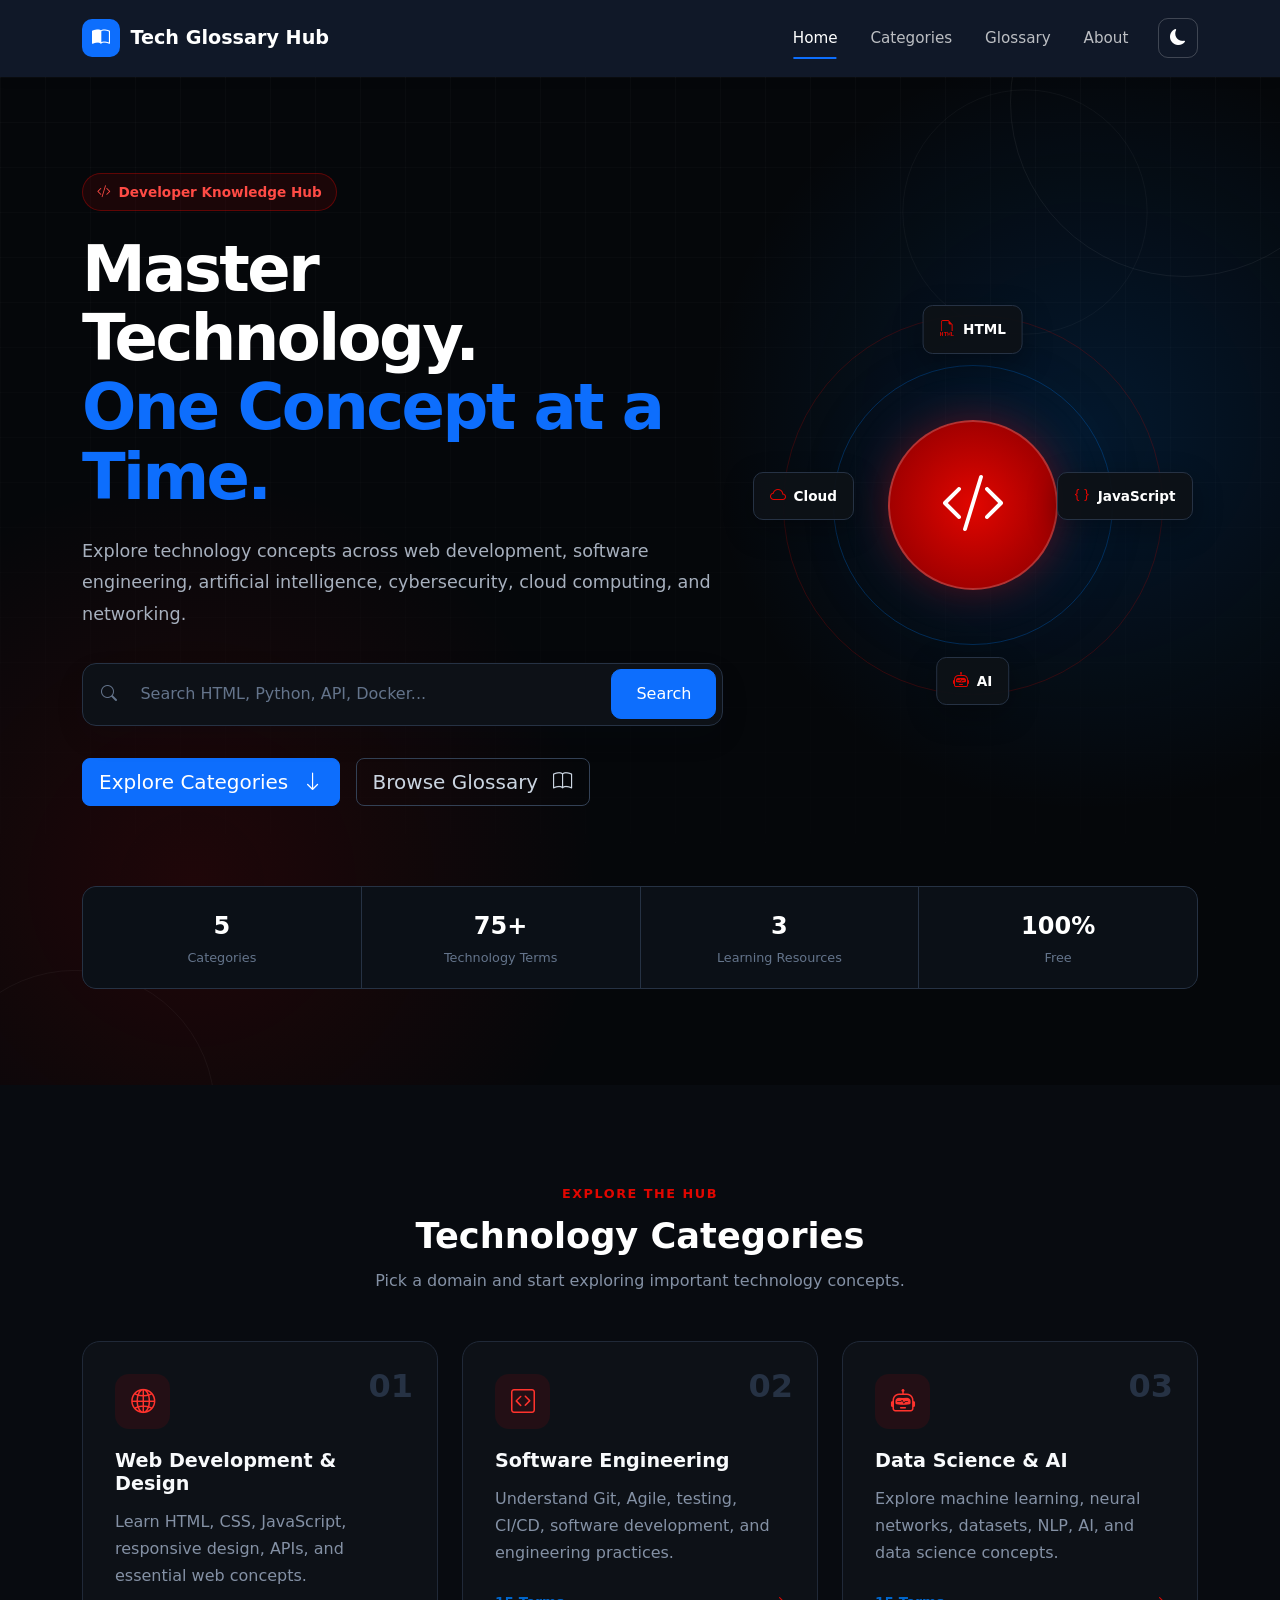
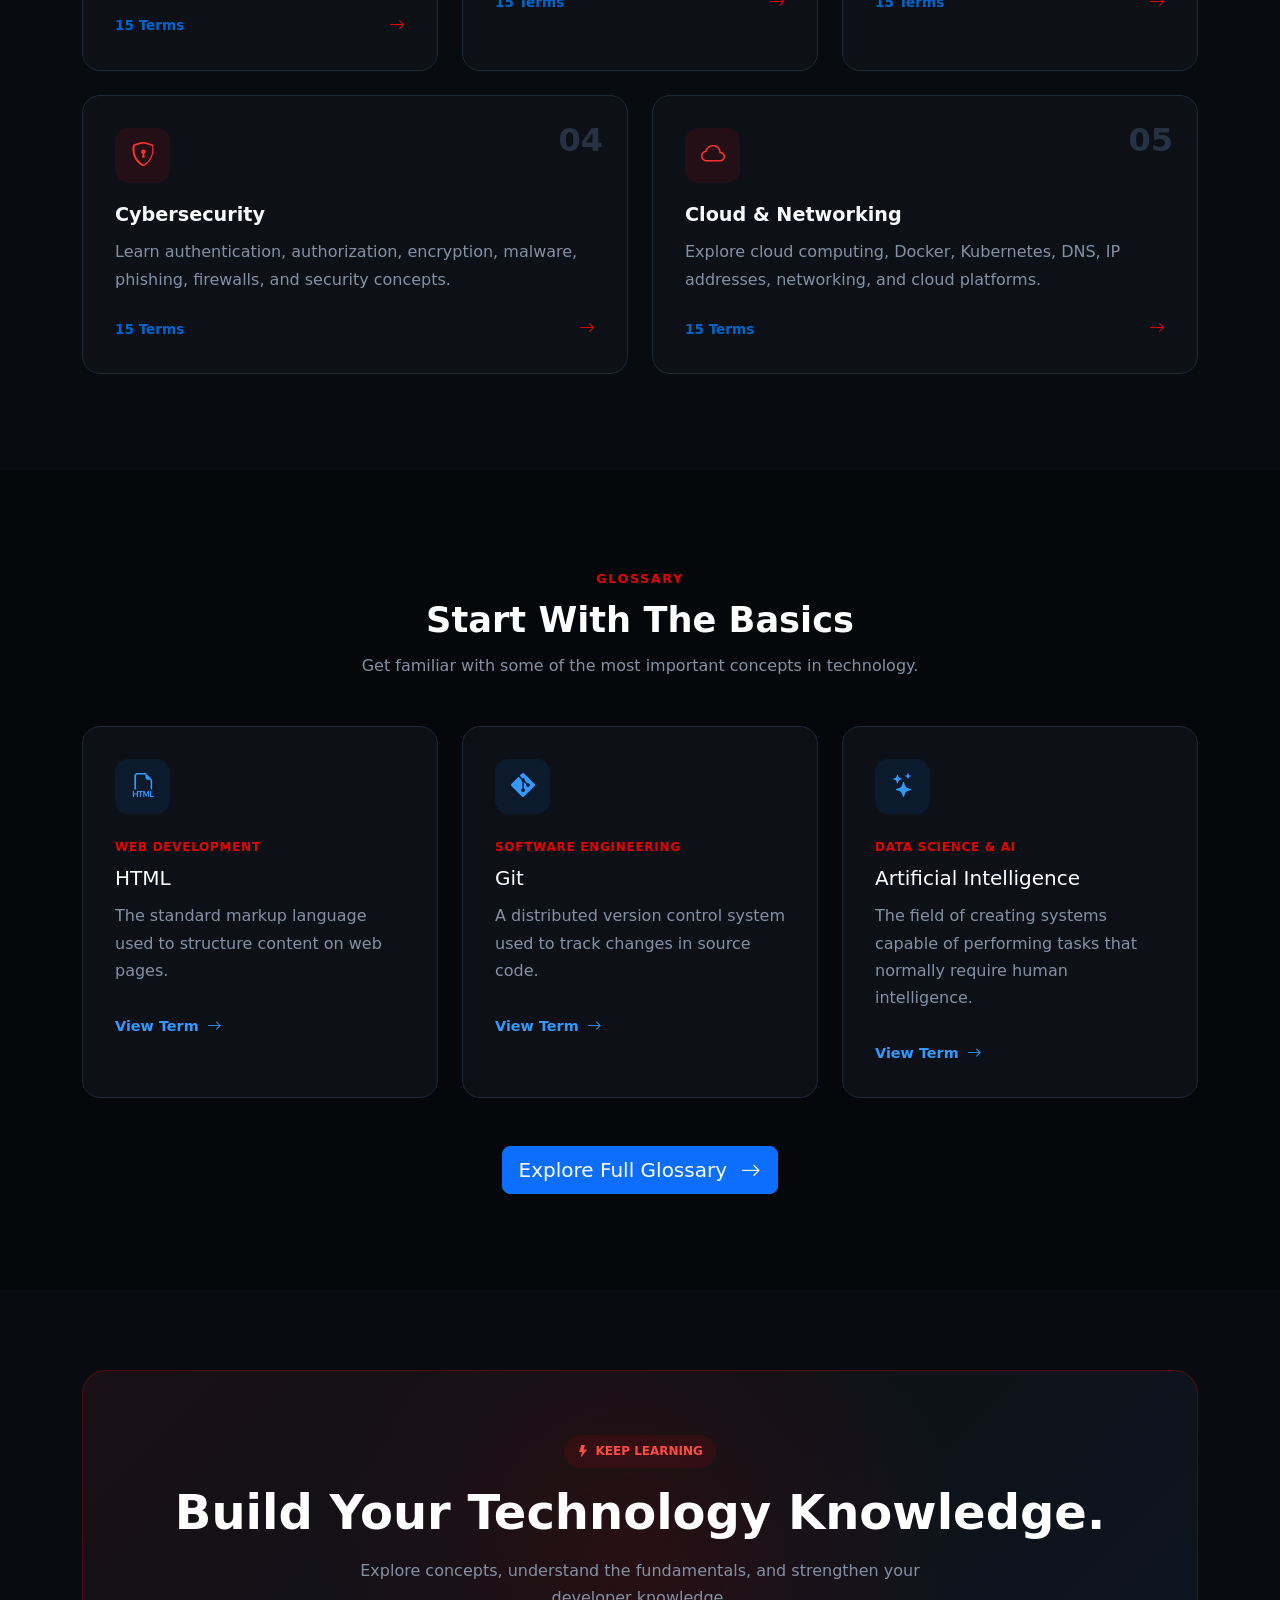
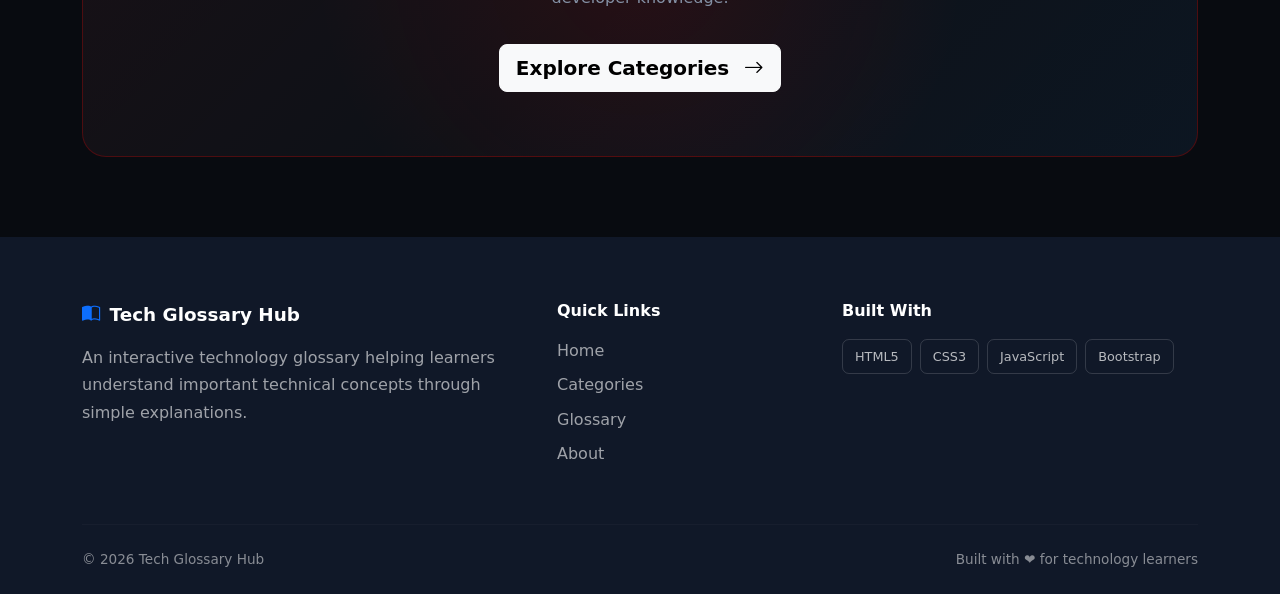
==== index.html @ 9f008b98 "feat: build Spider-Man inspired home page" ====
<!DOCTYPE html>
<html lang="en">

<head>

    <meta charset="UTF-8">

    <meta
        name="viewport"
        content="width=device-width, initial-scale=1.0"
    >

    <meta
        name="description"
        content="Tech Glossary Hub - Explore technology terms, definitions, syntax, and practical examples."
    >

    <meta
        name="author"
        content="Charan Teja Epuri"
    >

    <title>Tech Glossary Hub | Technology Knowledge Hub</title>

    <!-- Bootstrap CSS -->
    <link
        href="https://cdn.jsdelivr.net/npm/bootstrap@5.3.8/dist/css/bootstrap.min.css"
        rel="stylesheet"
    >

    <!-- Bootstrap Icons -->
    <link
        rel="stylesheet"
        href="https://cdn.jsdelivr.net/npm/bootstrap-icons@1.13.1/font/bootstrap-icons.min.css"
    >

    <!-- Custom CSS -->
    <link
        rel="stylesheet"
        href="css/style.css"
    >

</head>


<body>

    <!-- =====================================
         Navbar
    ====================================== -->

    <nav
        class="navbar navbar-expand-lg site-navbar sticky-top"
        id="mainNavbar"
    >

        <div class="container">

            <!-- Brand -->

            <a
                class="navbar-brand brand"
                href="index.html"
            >

                <span class="brand-icon">
                    <i class="bi bi-book-half"></i>
                </span>

                <span class="brand-text">
                    Tech Glossary Hub
                </span>

            </a>


            <!-- Mobile Toggle -->

            <button
                class="navbar-toggler"
                type="button"
                data-bs-toggle="collapse"
                data-bs-target="#mainNavigation"
                aria-controls="mainNavigation"
                aria-expanded="false"
                aria-label="Toggle navigation"
            >

                <span class="navbar-toggler-icon"></span>

            </button>


            <!-- Navigation -->

            <div
                class="collapse navbar-collapse"
                id="mainNavigation"
            >

                <ul class="navbar-nav ms-auto align-items-lg-center">

                    <li class="nav-item">

                        <a
                            class="nav-link active"
                            href="index.html"
                        >
                            Home
                        </a>

                    </li>


                    <li class="nav-item">

                        <a
                            class="nav-link"
                            href="#categories"
                        >
                            Categories
                        </a>

                    </li>


                    <li class="nav-item">

                        <a
                            class="nav-link"
                            href="#glossary"
                        >
                            Glossary
                        </a>

                    </li>


                    <li class="nav-item">

                        <a
                            class="nav-link"
                            href="#about"
                        >
                            About
                        </a>

                    </li>

                </ul>


                <!-- Theme Toggle -->

                <button
                    class="theme-toggle"
                    id="themeToggle"
                    type="button"
                    aria-label="Toggle theme"
                    title="Toggle theme"
                >

                    <i class="bi bi-moon-fill"></i>

                </button>

            </div>

        </div>

    </nav>


<!-- =====================================
     Main Content
====================================== -->

<main>

    <!-- =====================================
         Hero Section
    ====================================== -->

    <section class="hero-section">

        <div class="hero-web web-one"></div>
        <div class="hero-web web-two"></div>
        <div class="hero-web web-three"></div>

        <div class="container position-relative">

            <div class="row align-items-center">

                <!-- Hero Content -->

                <div class="col-lg-7">

                    <span class="hero-badge">

                        <i class="bi bi-code-slash"></i>

                        Developer Knowledge Hub

                    </span>


                    <h1 class="hero-title">

                        Master Technology.
                        <br>

                        <span>One Concept at a Time.</span>

                    </h1>


                    <p class="hero-description">

                        Explore technology concepts across web
                        development, software engineering, artificial
                        intelligence, cybersecurity, cloud computing,
                        and networking.

                    </p>


                    <!-- Search -->

                    <div class="hero-search">

                        <div class="input-group">

                            <span class="input-group-text">

                                <i class="bi bi-search"></i>

                            </span>


                            <input
                                type="search"
                                class="form-control"
                                id="searchInput"
                                placeholder="Search HTML, Python, API, Docker..."
                                aria-label="Search technology terms"
                            >


                            <button
                                class="btn btn-primary"
                                id="searchButton"
                                type="button"
                            >

                                Search

                            </button>

                        </div>

                    </div>


                    <!-- Hero Actions -->

                    <div class="hero-actions">

                        <a
                            href="#categories"
                            class="btn btn-primary btn-lg"
                        >

                            Explore Categories

                            <i class="bi bi-arrow-down ms-2"></i>

                        </a>


                        <a
                            href="#glossary"
                            class="btn btn-outline-secondary btn-lg"
                        >

                            Browse Glossary

                            <i class="bi bi-book ms-2"></i>

                        </a>

                    </div>

                </div>


                <!-- Hero Visual -->

                <div class="col-lg-5">

                    <div class="hero-visual">

                        <div class="spider-emblem">

                            <i class="bi bi-code-slash"></i>

                        </div>


                        <div class="orbit orbit-one"></div>

                        <div class="orbit orbit-two"></div>


                        <div class="floating-card card-top">

                            <i class="bi bi-filetype-html"></i>

                            <span>HTML</span>

                        </div>


                        <div class="floating-card card-right">

                            <i class="bi bi-braces"></i>

                            <span>JavaScript</span>

                        </div>


                        <div class="floating-card card-bottom">

                            <i class="bi bi-robot"></i>

                            <span>AI</span>

                        </div>


                        <div class="floating-card card-left">

                            <i class="bi bi-cloud"></i>

                            <span>Cloud</span>

                        </div>

                    </div>

                </div>

            </div>


            <!-- Statistics -->

            <div class="hero-stats-row">

                <div class="hero-stat">

                    <strong>5</strong>

                    <span>Categories</span>

                </div>


                <div class="hero-stat">

                    <strong>75+</strong>

                    <span>Technology Terms</span>

                </div>


                <div class="hero-stat">

                    <strong>3</strong>

                    <span>Learning Resources</span>

                </div>


                <div class="hero-stat">

                    <strong>100%</strong>

                    <span>Free</span>

                </div>

            </div>

        </div>

    </section>


    <!-- =====================================
         Categories Section
    ====================================== -->

    <section
        id="categories"
        class="section-padding categories-section"
    >

        <div class="container">

            <div class="section-heading text-center">

                <span>
                    EXPLORE THE HUB
                </span>

                <h2>
                    Technology Categories
                </h2>

                <p>
                    Pick a domain and start exploring important
                    technology concepts.
                </p>

            </div>


            <div class="row g-4">

                <!-- Web Development -->

                <div class="col-md-6 col-lg-4">

                    <div class="category-card">

                        <div class="category-number">
                            01
                        </div>

                        <div class="category-icon">
                            <i class="bi bi-globe2"></i>
                        </div>

                        <h3>
                            Web Development & Design
                        </h3>

                        <p>
                            Learn HTML, CSS, JavaScript, responsive
                            design, APIs, and essential web concepts.
                        </p>

                        <div class="category-footer">

                            <span>
                                15 Terms
                            </span>

                            <i class="bi bi-arrow-right"></i>

                        </div>

                    </div>

                </div>


                <!-- Software Engineering -->

                <div class="col-md-6 col-lg-4">

                    <div class="category-card">

                        <div class="category-number">
                            02
                        </div>

                        <div class="category-icon">
                            <i class="bi bi-code-square"></i>
                        </div>

                        <h3>
                            Software Engineering
                        </h3>

                        <p>
                            Understand Git, Agile, testing, CI/CD,
                            software development, and engineering
                            practices.
                        </p>

                        <div class="category-footer">

                            <span>
                                15 Terms
                            </span>

                            <i class="bi bi-arrow-right"></i>

                        </div>

                    </div>

                </div>


                <!-- Data Science -->

                <div class="col-md-6 col-lg-4">

                    <div class="category-card">

                        <div class="category-number">
                            03
                        </div>

                        <div class="category-icon">
                            <i class="bi bi-robot"></i>
                        </div>

                        <h3>
                            Data Science & AI
                        </h3>

                        <p>
                            Explore machine learning, neural networks,
                            datasets, NLP, AI, and data science concepts.
                        </p>

                        <div class="category-footer">

                            <span>
                                15 Terms
                            </span>

                            <i class="bi bi-arrow-right"></i>

                        </div>

                    </div>

                </div>


                <!-- Cybersecurity -->

                <div class="col-md-6 col-lg-6">

                    <div class="category-card">

                        <div class="category-number">
                            04
                        </div>

                        <div class="category-icon">
                            <i class="bi bi-shield-lock"></i>
                        </div>

                        <h3>
                            Cybersecurity
                        </h3>

                        <p>
                            Learn authentication, authorization,
                            encryption, malware, phishing, firewalls,
                            and security concepts.
                        </p>

                        <div class="category-footer">

                            <span>
                                15 Terms
                            </span>

                            <i class="bi bi-arrow-right"></i>

                        </div>

                    </div>

                </div>


                <!-- Cloud -->

                <div class="col-md-6 col-lg-6">

                    <div class="category-card">

                        <div class="category-number">
                            05
                        </div>

                        <div class="category-icon">
                            <i class="bi bi-cloud"></i>
                        </div>

                        <h3>
                            Cloud & Networking
                        </h3>

                        <p>
                            Explore cloud computing, Docker, Kubernetes,
                            DNS, IP addresses, networking, and cloud
                            platforms.
                        </p>

                        <div class="category-footer">

                            <span>
                                15 Terms
                            </span>

                            <i class="bi bi-arrow-right"></i>

                        </div>

                    </div>

                </div>

            </div>

        </div>

    </section>


    <!-- =====================================
         Featured Terms
    ====================================== -->

    <section
        id="glossary"
        class="section-padding featured-section"
    >

        <div class="container">

            <div class="section-heading text-center">

                <span>
                    GLOSSARY
                </span>

                <h2>
                    Start With The Basics
                </h2>

                <p>
                    Get familiar with some of the most important
                    concepts in technology.
                </p>

            </div>


            <div class="row g-4">

                <!-- HTML -->

                <div class="col-md-6 col-lg-4">

                    <div class="term-preview-card">

                        <div class="term-icon">
                            <i class="bi bi-filetype-html"></i>
                        </div>

                        <span class="term-category">
                            Web Development
                        </span>

                        <h3>
                            HTML
                        </h3>

                        <p>
                            The standard markup language used to
                            structure content on web pages.
                        </p>

                        <a href="#">
                            View Term
                            <i class="bi bi-arrow-right"></i>
                        </a>

                    </div>

                </div>


                <!-- Git -->

                <div class="col-md-6 col-lg-4">

                    <div class="term-preview-card">

                        <div class="term-icon">
                            <i class="bi bi-git"></i>
                        </div>

                        <span class="term-category">
                            Software Engineering
                        </span>

                        <h3>
                            Git
                        </h3>

                        <p>
                            A distributed version control system
                            used to track changes in source code.
                        </p>

                        <a href="#">
                            View Term
                            <i class="bi bi-arrow-right"></i>
                        </a>

                    </div>

                </div>


                <!-- AI -->

                <div class="col-md-6 col-lg-4">

                    <div class="term-preview-card">

                        <div class="term-icon">
                            <i class="bi bi-stars"></i>
                        </div>

                        <span class="term-category">
                            Data Science & AI
                        </span>

                        <h3>
                            Artificial Intelligence
                        </h3>

                        <p>
                            The field of creating systems capable of
                            performing tasks that normally require
                            human intelligence.
                        </p>

                        <a href="#">
                            View Term
                            <i class="bi bi-arrow-right"></i>
                        </a>

                    </div>

                </div>

            </div>


            <div class="text-center mt-5">

                <button
                    class="btn btn-primary btn-lg"
                    id="exploreGlossary"
                    type="button"
                >

                    Explore Full Glossary

                    <i class="bi bi-arrow-right ms-2"></i>

                </button>

            </div>

        </div>

    </section>


    <!-- =====================================
         CTA
    ====================================== -->

    <section class="cta-section">

        <div class="container">

            <div class="cta-card">

                <div class="cta-web">

                    <span></span>
                    <span></span>
                    <span></span>

                </div>


                <div class="position-relative">

                    <span class="cta-badge">
                        <i class="bi bi-lightning-fill"></i>
                        KEEP LEARNING
                    </span>


                    <h2>
                        Build Your Technology Knowledge.
                    </h2>


                    <p>
                        Explore concepts, understand the fundamentals,
                        and strengthen your developer knowledge.
                    </p>


                    <a
                        href="#categories"
                        class="btn btn-light btn-lg"
                    >

                        Explore Categories

                        <i class="bi bi-arrow-right ms-2"></i>

                    </a>

                </div>

            </div>

        </div>

    </section>

</main>


    <!-- =====================================
         Footer
    ====================================== -->

    <footer
        class="site-footer"
        id="about"
    >

        <div class="container">

            <div class="row g-4">

                <!-- About -->

                <div class="col-lg-5">

                    <a
                        href="index.html"
                        class="footer-brand"
                    >

                        <i class="bi bi-book-half"></i>

                        Tech Glossary Hub

                    </a>


                    <p class="footer-description">

                        An interactive technology glossary helping
                        learners understand important technical
                        concepts through simple explanations.

                    </p>

                </div>


                <!-- Quick Links -->

                <div class="col-sm-6 col-lg-3">

                    <h5>
                        Quick Links
                    </h5>

                    <ul class="footer-links">

                        <li>
                            <a href="index.html">
                                Home
                            </a>
                        </li>

                        <li>
                            <a href="#categories">
                                Categories
                            </a>
                        </li>

                        <li>
                            <a href="#glossary">
                                Glossary
                            </a>
                        </li>

                        <li>
                            <a href="#about">
                                About
                            </a>
                        </li>

                    </ul>

                </div>


                <!-- Technologies -->

                <div class="col-sm-6 col-lg-4">

                    <h5>
                        Built With
                    </h5>

                    <div class="tech-badges">

                        <span>
                            HTML5
                        </span>

                        <span>
                            CSS3
                        </span>

                        <span>
                            JavaScript
                        </span>

                        <span>
                            Bootstrap
                        </span>

                    </div>

                </div>

            </div>


            <hr class="footer-divider">


            <div class="footer-bottom">

                <p>
                    © 2026 Tech Glossary Hub
                </p>

                <p>
                    Built with ❤️ for technology learners
                </p>

            </div>

        </div>

    </footer>


    <!-- Bootstrap JS -->

    <script
        src="https://cdn.jsdelivr.net/npm/bootstrap@5.3.8/dist/js/bootstrap.bundle.min.js"
    ></script>


    <!-- Custom JavaScript -->

    <script src="js/app.js"></script>

</body>

</html>
---- css/style.css ----
/* =========================================
   Tech Glossary Hub
   Global Styles
========================================= */


/* =========================================
   CSS Variables
========================================= */

:root {

    --primary-color: #0d6efd;
    --primary-hover: #0b5ed7;

    --body-bg: #ffffff;
    --section-bg: #f8fafc;

    --card-bg: #ffffff;

    --text-color: #172033;
    --heading-color: #101828;
    --muted-color: #667085;

    --border-color: #e4e7ec;

    --navbar-bg: #101828;
    --footer-bg: #101828;

    --shadow-sm:
        0 4px 12px rgba(16, 24, 40, 0.05);

    --shadow-md:
        0 12px 30px rgba(16, 24, 40, 0.08);

    --transition:
        all 0.3s ease;

}


/* =========================================
   Global
========================================= */

html {
    scroll-behavior: smooth;
}

body {

    margin: 0;

    font-family:
        Inter,
        system-ui,
        -apple-system,
        BlinkMacSystemFont,
        "Segoe UI",
        sans-serif;

    color: var(--text-color);

    background: var(--body-bg);

    transition:
        background-color 0.3s ease,
        color 0.3s ease;

}

a {
    text-decoration: none;
}

button {
    font-family: inherit;
}


/* =========================================
   Navbar
========================================= */

.site-navbar {

    background: var(--navbar-bg);

    padding: 0.9rem 0;

    box-shadow:
        0 2px 12px rgba(0, 0, 0, 0.08);

}


/* Brand */

.brand {

    display: flex;

    align-items: center;

    gap: 0.65rem;

    color: #ffffff !important;

    font-size: 1.2rem;

    font-weight: 700;

}

.brand-icon {

    width: 38px;
    height: 38px;

    display: flex;

    align-items: center;
    justify-content: center;

    border-radius: 10px;

    background: var(--primary-color);

    font-size: 1.1rem;

}


/* Navigation */

.navbar-nav {
    gap: 0.35rem;
}

.nav-link {

    position: relative;

    padding: 0.55rem 0.85rem !important;

    color: rgba(255, 255, 255, 0.72) !important;

    font-size: 0.95rem;

    font-weight: 500;

    transition: var(--transition);

}

.nav-link:hover,
.nav-link.active {

    color: #ffffff !important;

}

.nav-link::after {

    content: "";

    position: absolute;

    left: 50%;

    bottom: 0;

    width: 0;

    height: 2px;

    background: var(--primary-color);

    transform: translateX(-50%);

    transition: var(--transition);

}

.nav-link:hover::after,
.nav-link.active::after {

    width: 60%;

}


/* Theme Toggle */

.theme-toggle {

    width: 40px;
    height: 40px;

    display: flex;

    align-items: center;
    justify-content: center;

    margin-left: 1rem;

    border: 1px solid rgba(255, 255, 255, 0.2);

    border-radius: 10px;

    background: transparent;

    color: #ffffff;

    cursor: pointer;

    transition: var(--transition);

}

.theme-toggle:hover {

    background: rgba(255, 255, 255, 0.1);

    border-color: rgba(255, 255, 255, 0.4);

}


/* =========================================
   Hero
========================================= */

.hero-section {

    padding: 6rem 0;

    background:
        linear-gradient(
            135deg,
            #f8fafc 0%,
            #ffffff 55%,
            #eef5ff 100%
        );

}


.hero-badge {

    display: inline-flex;

    align-items: center;

    gap: 0.45rem;

    padding: 0.5rem 0.9rem;

    border-radius: 50px;

    background: rgba(13, 110, 253, 0.1);

    color: var(--primary-color);

    font-size: 0.85rem;

    font-weight: 600;

}


.hero-title {

    margin-top: 1.5rem;

    color: var(--heading-color);

    font-size: clamp(2.5rem, 5vw, 4.2rem);

    line-height: 1.08;

    font-weight: 800;

    letter-spacing: -0.04em;

}

.hero-title span {
    color: var(--primary-color);
}


.hero-description {

    max-width: 650px;

    margin-top: 1.5rem;

    color: var(--muted-color);

    font-size: 1.1rem;

    line-height: 1.8;

}


.hero-search {

    max-width: 700px;

    margin-top: 2rem;

}


.hero-search .input-group {

    padding: 0.35rem;

    border-radius: 14px;

    background: #ffffff;

    box-shadow: var(--shadow-md);

}


.hero-search .input-group-text {

    border: none;

    background: transparent;

    color: var(--muted-color);

}


.hero-search .form-control {

    border: none;

    box-shadow: none;

    padding: 0.8rem;

}


.hero-search .btn {

    border-radius: 10px !important;

    padding: 0.75rem 1.5rem;

}


/* =========================================
   Hero Card
========================================= */

.hero-card {

    margin-top: 2rem;

    padding: 2.5rem;

    border: 1px solid var(--border-color);

    border-radius: 24px;

    background: rgba(255, 255, 255, 0.85);

    box-shadow: var(--shadow-md);

}


.hero-card-icon {

    width: 70px;
    height: 70px;

    display: flex;

    align-items: center;
    justify-content: center;

    margin-bottom: 1.5rem;

    border-radius: 18px;

    background: rgba(13, 110, 253, 0.1);

    color: var(--primary-color);

    font-size: 2rem;

}


.hero-card h3 {

    color: var(--heading-color);

    font-size: 1.5rem;

    font-weight: 700;

}


.hero-card p {

    margin-top: 1rem;

    color: var(--muted-color);

    line-height: 1.7;

}


/* =========================================
   Hero Statistics
========================================= */

.hero-stats {

    display: flex;

    gap: 1rem;

    margin-top: 2rem;

    padding-top: 1.5rem;

    border-top: 1px solid var(--border-color);

}


.hero-stats div {

    flex: 1;

    text-align: center;

}


.hero-stats strong {

    display: block;

    color: var(--heading-color);

    font-size: 1.35rem;

}


.hero-stats span {

    display: block;

    margin-top: 0.25rem;

    color: var(--muted-color);

    font-size: 0.8rem;

}


/* =========================================
   Sections
========================================= */

.section-padding {
    padding: 6rem 0;
}

.section-heading {
    margin-bottom: 3rem;
}

.section-heading > span {

    color: var(--primary-color);

    font-size: 0.8rem;

    font-weight: 700;

    letter-spacing: 0.12em;

}


.section-heading h2 {

    margin-top: 0.6rem;

    color: var(--heading-color);

    font-size: 2.2rem;

    font-weight: 750;

}


.section-heading p {

    max-width: 600px;

    margin: 0.75rem auto 0;

    color: var(--muted-color);

}


/* =========================================
   Category Cards
========================================= */

.category-card {

    height: 100%;

    padding: 2rem;

    border: 1px solid var(--border-color);

    border-radius: 18px;

    background: var(--card-bg);

    transition: var(--transition);

}


.category-card:hover {

    transform: translateY(-6px);

    border-color: rgba(13, 110, 253, 0.3);

    box-shadow: var(--shadow-md);

}


.category-icon {

    width: 55px;
    height: 55px;

    display: flex;

    align-items: center;
    justify-content: center;

    margin-bottom: 1.25rem;

    border-radius: 14px;

    background: rgba(13, 110, 253, 0.1);

    color: var(--primary-color);

    font-size: 1.5rem;

}


.category-card h3 {

    color: var(--heading-color);

    font-size: 1.2rem;

    font-weight: 700;

}


.category-card p {

    margin-top: 0.8rem;

    color: var(--muted-color);

    line-height: 1.7;

}


.category-card > span {

    display: inline-block;

    margin-top: 0.5rem;

    color: var(--primary-color);

    font-size: 0.85rem;

    font-weight: 700;

}


/* =========================================
   Glossary Preview
========================================= */

.glossary-preview {

    background: var(--section-bg);

}


/* =========================================
   Footer
========================================= */

.site-footer {

    padding: 4rem 0 1.5rem;

    background: var(--footer-bg);

    color: #ffffff;

}


.footer-brand {

    display: inline-flex;

    align-items: center;

    gap: 0.6rem;

    color: #ffffff;

    font-size: 1.15rem;

    font-weight: 700;

}


.footer-brand i {
    color: var(--primary-color);
}


.footer-description {

    max-width: 450px;

    margin-top: 1rem;

    color: rgba(255, 255, 255, 0.6);

    line-height: 1.7;

}


.site-footer h5 {

    margin-bottom: 1.2rem;

    font-size: 1rem;

    font-weight: 700;

}


.footer-links {

    margin: 0;

    padding: 0;

    list-style: none;

}


.footer-links li {
    margin-bottom: 0.65rem;
}


.footer-links a {

    color: rgba(255, 255, 255, 0.6);

    transition: var(--transition);

}


.footer-links a:hover {

    color: #ffffff;

}


.tech-badges {

    display: flex;

    flex-wrap: wrap;

    gap: 0.5rem;

}


.tech-badges span {

    padding: 0.45rem 0.75rem;

    border: 1px solid rgba(255, 255, 255, 0.15);

    border-radius: 7px;

    color: rgba(255, 255, 255, 0.7);

    font-size: 0.8rem;

}


.footer-divider {

    margin: 3rem 0 1.5rem;

    border-color: rgba(255, 255, 255, 0.1);

}


.footer-bottom {

    display: flex;

    justify-content: space-between;

    gap: 1rem;

}


.footer-bottom p {

    margin: 0;

    color: rgba(255, 255, 255, 0.5);

    font-size: 0.85rem;

}


/* =========================================
   Dark Mode Foundation
========================================= */

body.dark-mode {

    --body-bg: #0b1120;

    --section-bg: #111827;

    --card-bg: #111827;

    --text-color: #e5e7eb;

    --heading-color: #f8fafc;

    --muted-color: #94a3b8;

    --border-color: #1f2937;

}


body.dark-mode .hero-section {

    background:
        linear-gradient(
            135deg,
            #0b1120 0%,
            #111827 55%,
            #0f1d35 100%
        );

}


body.dark-mode .hero-card {

    background: rgba(17, 24, 39, 0.9);

}


body.dark-mode .hero-search .input-group {

    background: #111827;

}


body.dark-mode .hero-search .form-control {

    background: #111827;

    color: #e5e7eb;

}


body.dark-mode .hero-search .form-control::placeholder {

    color: #64748b;

}


/* =========================================
   Responsive
========================================= */

@media (max-width: 991px) {

    .navbar-nav {

        margin-top: 1rem;

    }

    .theme-toggle {

        margin-top: 0.75rem;

        margin-left: 0;

    }

    .hero-section {

        padding: 4.5rem 0;

    }

    .hero-card {

        margin-top: 3rem;

    }

}


@media (max-width: 767px) {

    .section-padding {

        padding: 4.5rem 0;

    }

    .hero-title {

        font-size: 2.7rem;

    }

    .footer-bottom {

        flex-direction: column;

        text-align: center;

    }

}


@media (max-width: 576px) {

    .hero-section {

        padding: 3.5rem 0;

    }

    .hero-title {

        font-size: 2.3rem;

    }

    .hero-description {

        font-size: 1rem;

    }

    .hero-search .input-group {

        flex-direction: column;

        padding: 0.5rem;

    }

    .hero-search .input-group-text {

        display: none;

    }

    .hero-search .form-control {

        min-height: 48px;

    }

    .hero-search .btn {

        width: 100%;

    }

    .hero-stats {

        gap: 0.5rem;

    }

    .hero-stats strong {

        font-size: 1.1rem;

    }

    .hero-stats span {

        font-size: 0.7rem;

    }

}


/* =========================================
   Phase 3
   Spider-Man Inspired Home Page
========================================= */


/* =========================================
   Hero Enhancement
========================================= */

.hero-section {

    position: relative;

    min-height: 720px;

    display: flex;

    align-items: center;

    overflow: hidden;

    background:
        radial-gradient(
            circle at 85% 35%,
            rgba(0, 102, 204, 0.18),
            transparent 30%
        ),
        radial-gradient(
            circle at 15% 80%,
            rgba(225, 6, 0, 0.12),
            transparent 30%
        ),
        #05070a;

}


.hero-section::before {

    content: "";

    position: absolute;

    inset: 0;

    background-image:
        linear-gradient(
            rgba(255, 255, 255, 0.025) 1px,
            transparent 1px
        ),
        linear-gradient(
            90deg,
            rgba(255, 255, 255, 0.025) 1px,
            transparent 1px
        );

    background-size: 45px 45px;

    mask-image:
        linear-gradient(
            to bottom,
            black,
            transparent
        );

}


/* Web Decorative Lines */

.hero-web {

    position: absolute;

    width: 350px;

    height: 350px;

    border: 1px solid rgba(255, 255, 255, 0.06);

    border-radius: 50%;

}


.web-one {

    top: -150px;

    right: -80px;

}


.web-two {

    top: -40px;

    right: 80px;

    transform: scale(0.7);

}


.web-three {

    bottom: -200px;

    left: -100px;

    transform: scale(0.8);

}


/* Hero Content */

.hero-section .hero-title {

    color: #ffffff;

}


.hero-section .hero-description {

    color: #a7b0be;

}


/* Hero Badge */

.hero-badge {

    border: 1px solid rgba(225, 6, 0, 0.35);

    background: rgba(225, 6, 0, 0.1);

    color: #ff4b45;

}


/* Hero Buttons */

.hero-actions {

    display: flex;

    flex-wrap: wrap;

    gap: 1rem;

    margin-top: 2rem;

}


.hero-actions .btn-outline-secondary {

    border-color: #334155;

    color: #cbd5e1;

}


.hero-actions .btn-outline-secondary:hover {

    background: #ffffff;

    color: #05070a;

}


/* =========================================
   Hero Search
========================================= */

.hero-search .input-group {

    border: 1px solid #263244;

    background: #0d1117;

}


.hero-search .input-group-text {

    color: #64748b;

}


.hero-search .form-control {

    color: #ffffff;

    background: transparent;

}


.hero-search .form-control::placeholder {

    color: #64748b;

}


/* =========================================
   Hero Visual
========================================= */

.hero-visual {

    position: relative;

    width: 420px;

    height: 420px;

    max-width: 100%;

    margin: 2rem auto 0;

    display: flex;

    align-items: center;

    justify-content: center;

}


.spider-emblem {

    width: 170px;

    height: 170px;

    display: flex;

    align-items: center;

    justify-content: center;

    border-radius: 50%;

    background:
        radial-gradient(
            circle,
            #e10600 0%,
            #a30000 70%,
            #680000 100%
        );

    border: 2px solid rgba(255, 255, 255, 0.2);

    box-shadow:
        0 0 40px rgba(225, 6, 0, 0.35),
        0 0 100px rgba(0, 102, 204, 0.15);

    color: #ffffff;

    font-size: 4rem;

    z-index: 3;

}


/* Orbit */

.orbit {

    position: absolute;

    border: 1px solid rgba(0, 102, 204, 0.35);

    border-radius: 50%;

}


.orbit-one {

    width: 280px;
    height: 280px;

}


.orbit-two {

    width: 380px;
    height: 380px;

    border-color: rgba(225, 6, 0, 0.2);

}


/* Floating Cards */

.floating-card {

    position: absolute;

    display: flex;

    align-items: center;

    gap: 0.5rem;

    padding: 0.7rem 1rem;

    border: 1px solid #263244;

    border-radius: 10px;

    background: rgba(13, 17, 23, 0.95);

    color: #ffffff;

    box-shadow:
        0 10px 30px rgba(0, 0, 0, 0.3);

    font-size: 0.85rem;

    font-weight: 600;

    z-index: 4;

}


.floating-card i {

    color: #e10600;

    font-size: 1rem;

}


.card-top {

    top: 10px;

    left: 50%;

    transform: translateX(-50%);

}


.card-right {

    top: 42%;

    right: -10px;

}


.card-bottom {

    bottom: 10px;

    left: 50%;

    transform: translateX(-50%);

}


.card-left {

    top: 42%;

    left: -10px;

}


/* =========================================
   Hero Statistics
========================================= */

.hero-stats-row {

    position: relative;

    display: grid;

    grid-template-columns:
        repeat(4, 1fr);

    gap: 1px;

    margin-top: 5rem;

    border: 1px solid #263244;

    border-radius: 14px;

    overflow: hidden;

    background: #263244;

}


.hero-stat {

    padding: 1.3rem;

    text-align: center;

    background: #0b1017;

}


.hero-stat strong {

    display: block;

    color: #ffffff;

    font-size: 1.5rem;

}


.hero-stat span {

    display: block;

    margin-top: 0.3rem;

    color: #64748b;

    font-size: 0.8rem;

}


/* =========================================
   Categories
========================================= */

.categories-section {

    background: #080b10;

}


.categories-section .section-heading span,
.featured-section .section-heading span {

    color: #e10600;

}


.categories-section .section-heading h2,
.featured-section .section-heading h2 {

    color: #ffffff;

}


.categories-section .section-heading p,
.featured-section .section-heading p {

    color: #8491a5;

}


/* Category Card */

.category-card {

    position: relative;

    overflow: hidden;

    border: 1px solid #202938;

    background: #0d1117;

}


.category-card::before {

    content: "";

    position: absolute;

    top: 0;

    left: 0;

    width: 100%;

    height: 3px;

    background:
        linear-gradient(
            90deg,
            #e10600,
            #0066cc
        );

    transform: scaleX(0);

    transform-origin: left;

    transition: transform 0.3s ease;

}


.category-card:hover::before {

    transform: scaleX(1);

}


.category-card:hover {

    border-color: #334155;

    background: #101722;

}


.category-number {

    position: absolute;

    top: 1.25rem;

    right: 1.5rem;

    color: #263244;

    font-size: 2rem;

    font-weight: 800;

}


.category-icon {

    background:
        rgba(225, 6, 0, 0.1);

    color: #ff332d;

}


.category-card h3 {

    color: #f8fafc;

}


.category-card p {

    color: #8491a5;

}


.category-footer {

    display: flex;

    align-items: center;

    justify-content: space-between;

    margin-top: 1.5rem;

}


.category-footer span {

    color: #0066cc;

    font-size: 0.85rem;

    font-weight: 700;

}


.category-footer i {

    color: #e10600;

    transition: transform 0.3s ease;

}


.category-card:hover .category-footer i {

    transform: translateX(5px);

}


/* =========================================
   Featured Terms
========================================= */

.featured-section {

    background: #05070a;

}


.term-preview-card {

    height: 100%;

    padding: 2rem;

    border: 1px solid #202938;

    border-radius: 18px;

    background: #0d1117;

    transition: all 0.3s ease;

}


.term-preview-card:hover {

    transform: translateY(-5px);

    border-color: rgba(225, 6, 0, 0.45);

    box-shadow:
        0 15px 35px rgba(0, 0, 0, 0.3);

}


.term-icon {

    width: 55px;
    height: 55px;

    display: flex;

    align-items: center;
    justify-content: center;

    margin-bottom: 1.25rem;

    border-radius: 14px;

    background: rgba(0, 102, 204, 0.12);

    color: #3399ff;

    font-size: 1.5rem;

}


.term-category {

    color: #e10600;

    font-size: 0.75rem;

    font-weight: 700;

    text-transform: uppercase;

    letter-spacing: 0.06em;

}


.term-preview-card h3 {

    margin-top: 0.5rem;

    color: #ffffff;

    font-size: 1.25rem;

}


.term-preview-card p {

    margin-top: 0.8rem;

    color: #8491a5;

    line-height: 1.7;

}


.term-preview-card a {

    display: inline-flex;

    align-items: center;

    gap: 0.5rem;

    margin-top: 1rem;

    color: #3399ff;

    font-size: 0.9rem;

    font-weight: 600;

}


.term-preview-card a:hover {

    color: #ffffff;

}


/* =========================================
   CTA
========================================= */

.cta-section {

    padding: 5rem 0;

    background: #080b10;

}


.cta-card {

    position: relative;

    overflow: hidden;

    padding: 4rem 2rem;

    text-align: center;

    border: 1px solid rgba(225, 6, 0, 0.3);

    border-radius: 24px;

    background:
        radial-gradient(
            circle at center,
            rgba(225, 6, 0, 0.12),
            transparent 55%
        ),
        #0d1117;

}


.cta-card::before {

    content: "";

    position: absolute;

    inset: 0;

    background:
        linear-gradient(
            135deg,
            rgba(225, 6, 0, 0.06),
            transparent 50%,
            rgba(0, 102, 204, 0.06)
        );

}


.cta-badge {

    display: inline-flex;

    align-items: center;

    gap: 0.4rem;

    padding: 0.45rem 0.8rem;

    border-radius: 50px;

    background: rgba(225, 6, 0, 0.1);

    color: #ff4b45;

    font-size: 0.75rem;

    font-weight: 700;

}


.cta-card h2 {

    margin-top: 1rem;

    color: #ffffff;

    font-size: clamp(2rem, 4vw, 3rem);

    font-weight: 800;

}


.cta-card p {

    max-width: 600px;

    margin: 1rem auto 2rem;

    color: #8491a5;

    line-height: 1.7;

}


.cta-card .btn-light {

    font-weight: 600;

}


/* =========================================
   Responsive Hero
========================================= */

@media (max-width: 991px) {

    .hero-section {

        min-height: auto;

        padding: 5rem 0;

    }

    .hero-visual {

        margin-top: 4rem;

    }

}


@media (max-width: 767px) {

    .hero-actions {

        flex-direction: column;

    }

    .hero-actions .btn {

        width: 100%;

    }

    .hero-stats-row {

        grid-template-columns:
            repeat(2, 1fr);

        margin-top: 3rem;

    }

}


@media (max-width: 500px) {

    .hero-visual {

        width: 300px;

        height: 300px;

    }

    .spider-emblem {

        width: 120px;
        height: 120px;

        font-size: 3rem;

    }

    .orbit-one {

        width: 200px;
        height: 200px;

    }

    .orbit-two {

        width: 280px;
        height: 280px;

    }

    .floating-card {

        padding: 0.55rem 0.7rem;

        font-size: 0.7rem;

    }

    .card-right {

        right: -20px;

    }

    .card-left {

        left: -20px;

    }

}
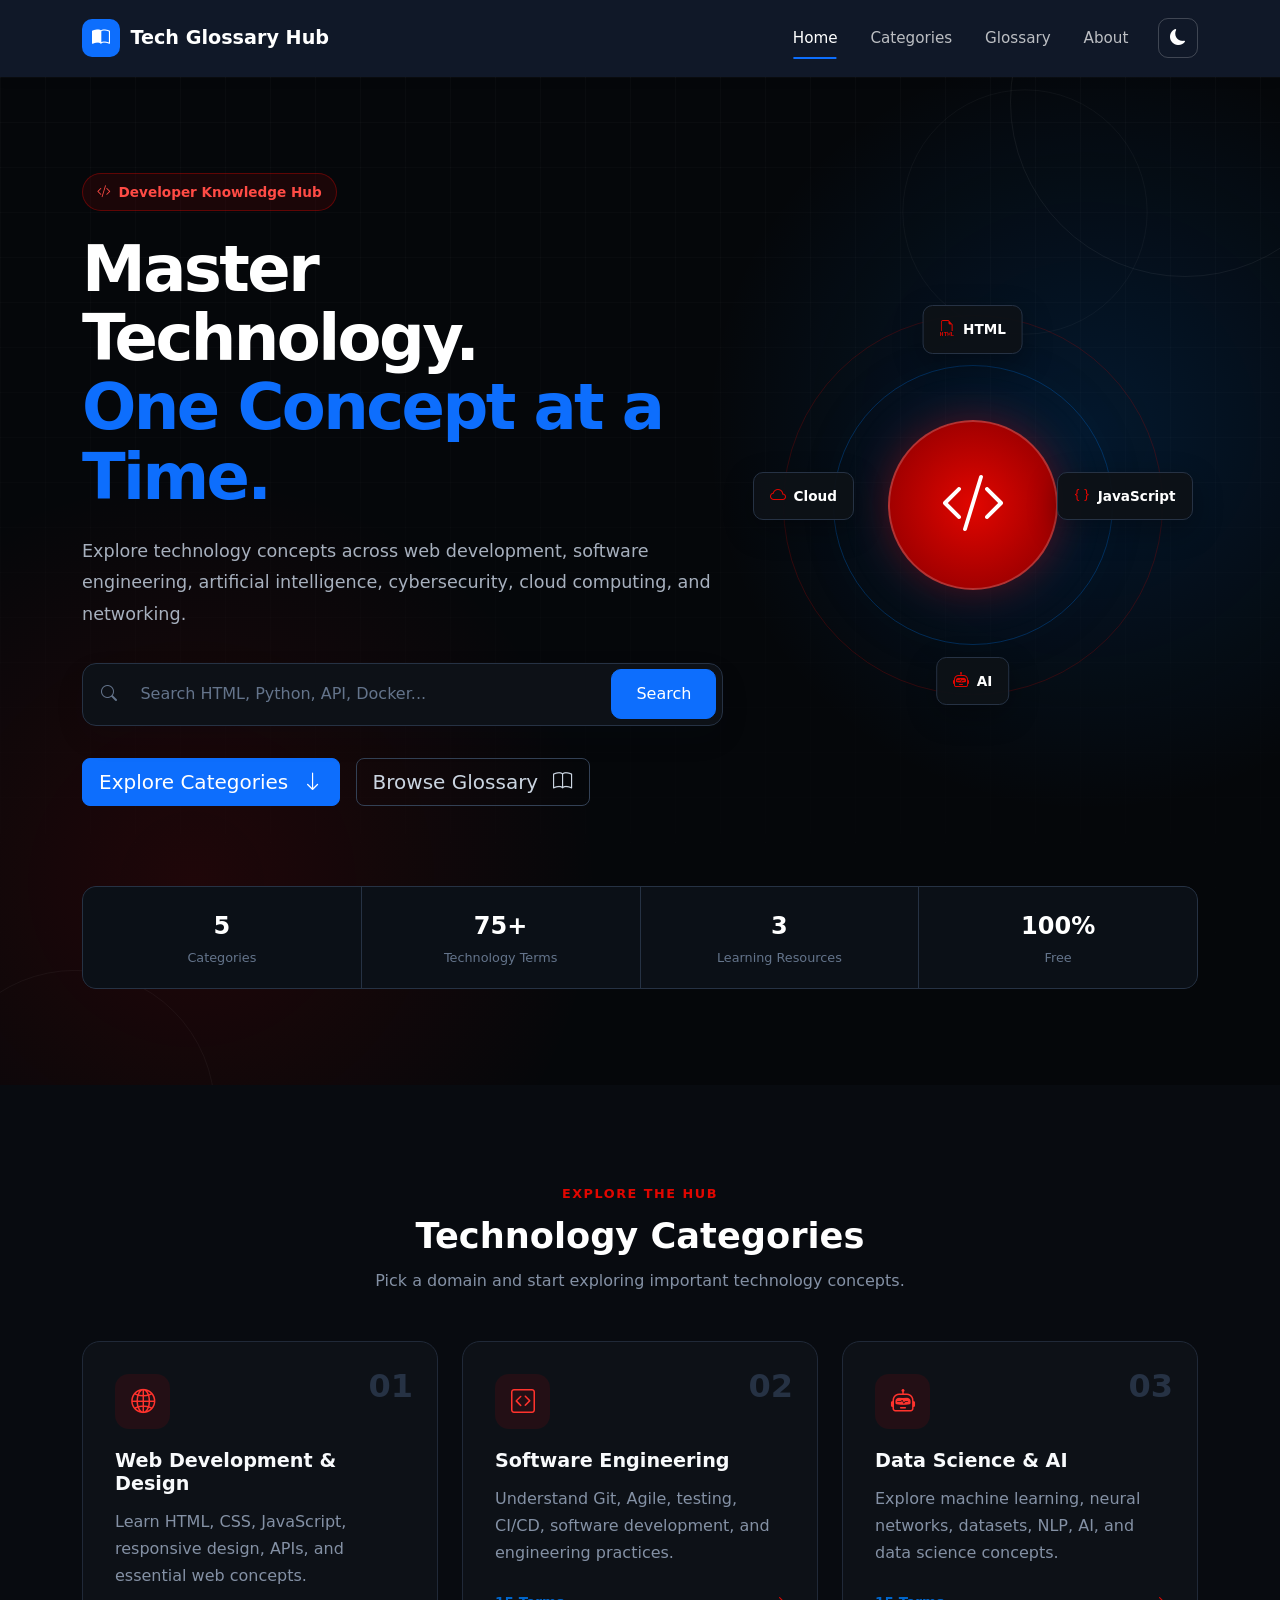
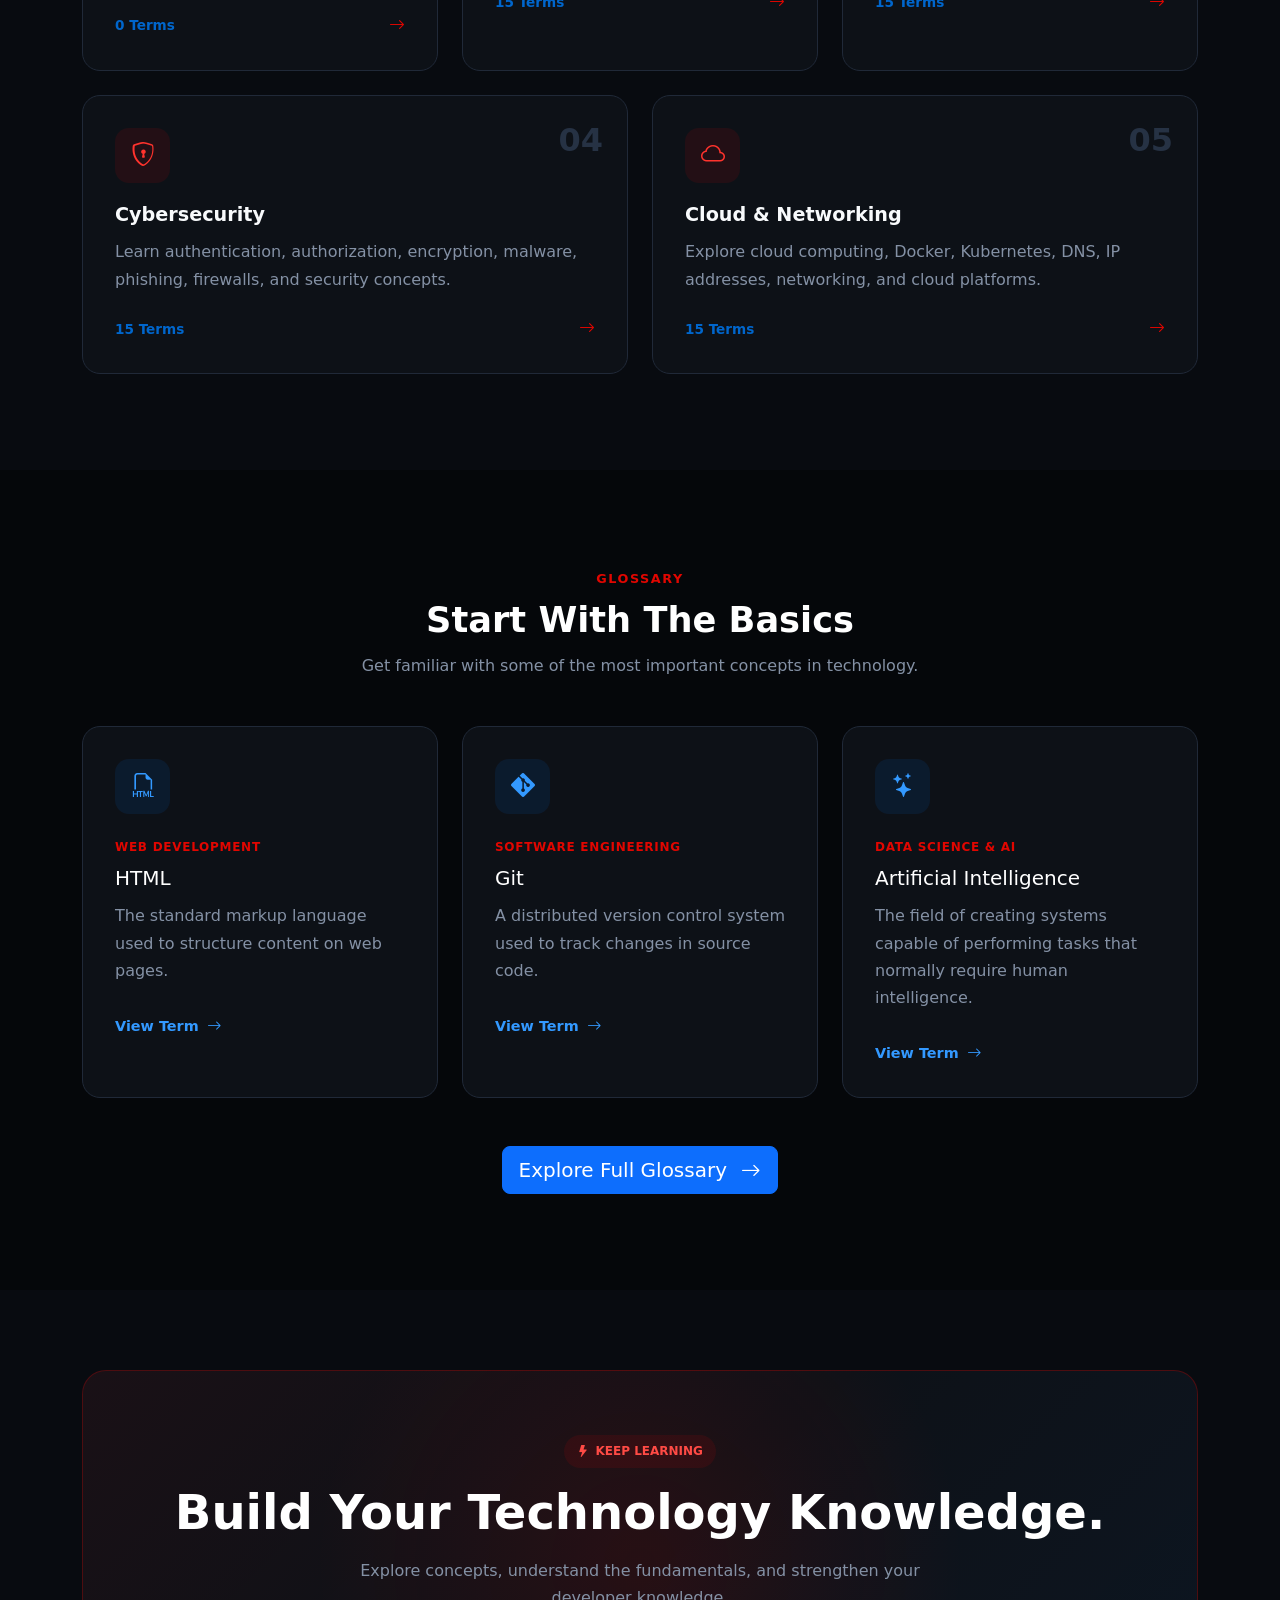
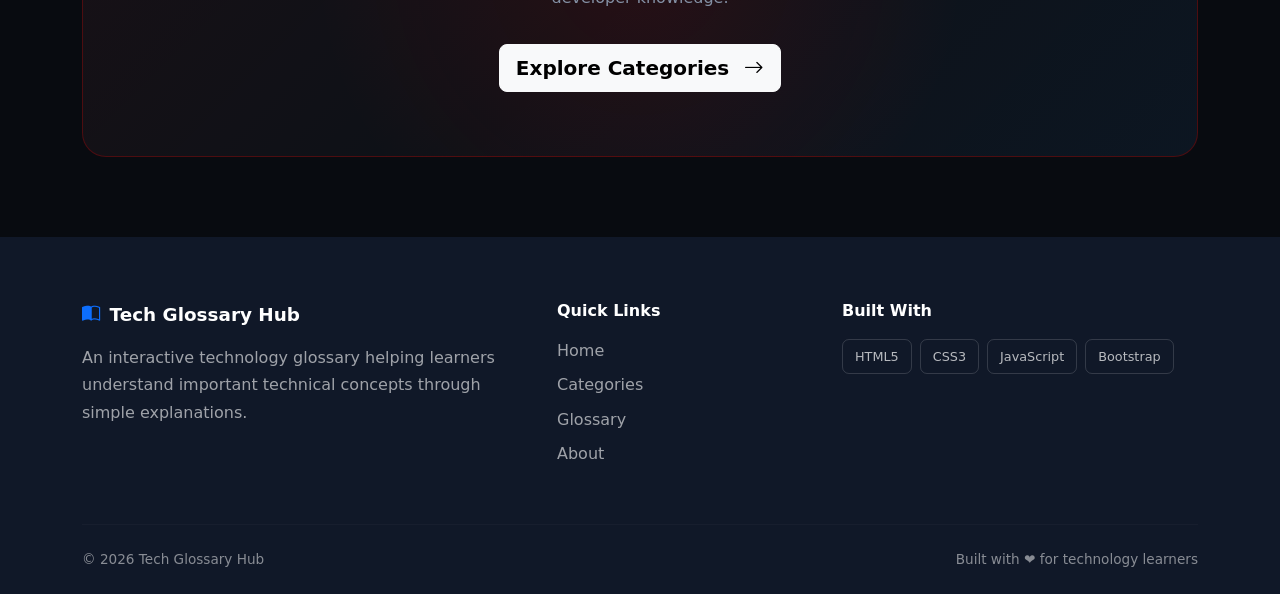
==== commit cbb51c42: "feat: add dynamic glossary dataset" ====
--- a/index.html
+++ b/index.html
@@ -368,9 +368,13 @@
 
                 <div class="hero-stat">
 
-                    <strong>75+</strong>
-
-                    <span>Technology Terms</span>
+                    <strong id="totalTerms">
+                        0
+                    </strong>
+
+                    <span>
+                        Technology Terms
+                    </span>
 
                 </div>
 
@@ -455,9 +459,7 @@
 
                         <div class="category-footer">
 
-                            <span>
-                                15 Terms
-                            </span>
+                            <span class="category-count">0 Terms</span>
 
                             <i class="bi bi-arrow-right"></i>
 
@@ -494,7 +496,7 @@
 
                         <div class="category-footer">
 
-                            <span>
+                            <span class="category-count">
                                 15 Terms
                             </span>
 
@@ -984,8 +986,8 @@
 
     <!-- Custom JavaScript -->
 
+    <script src="data/glossary-data.js"></script>
     <script src="js/app.js"></script>
 
 </body>
-
 </html>
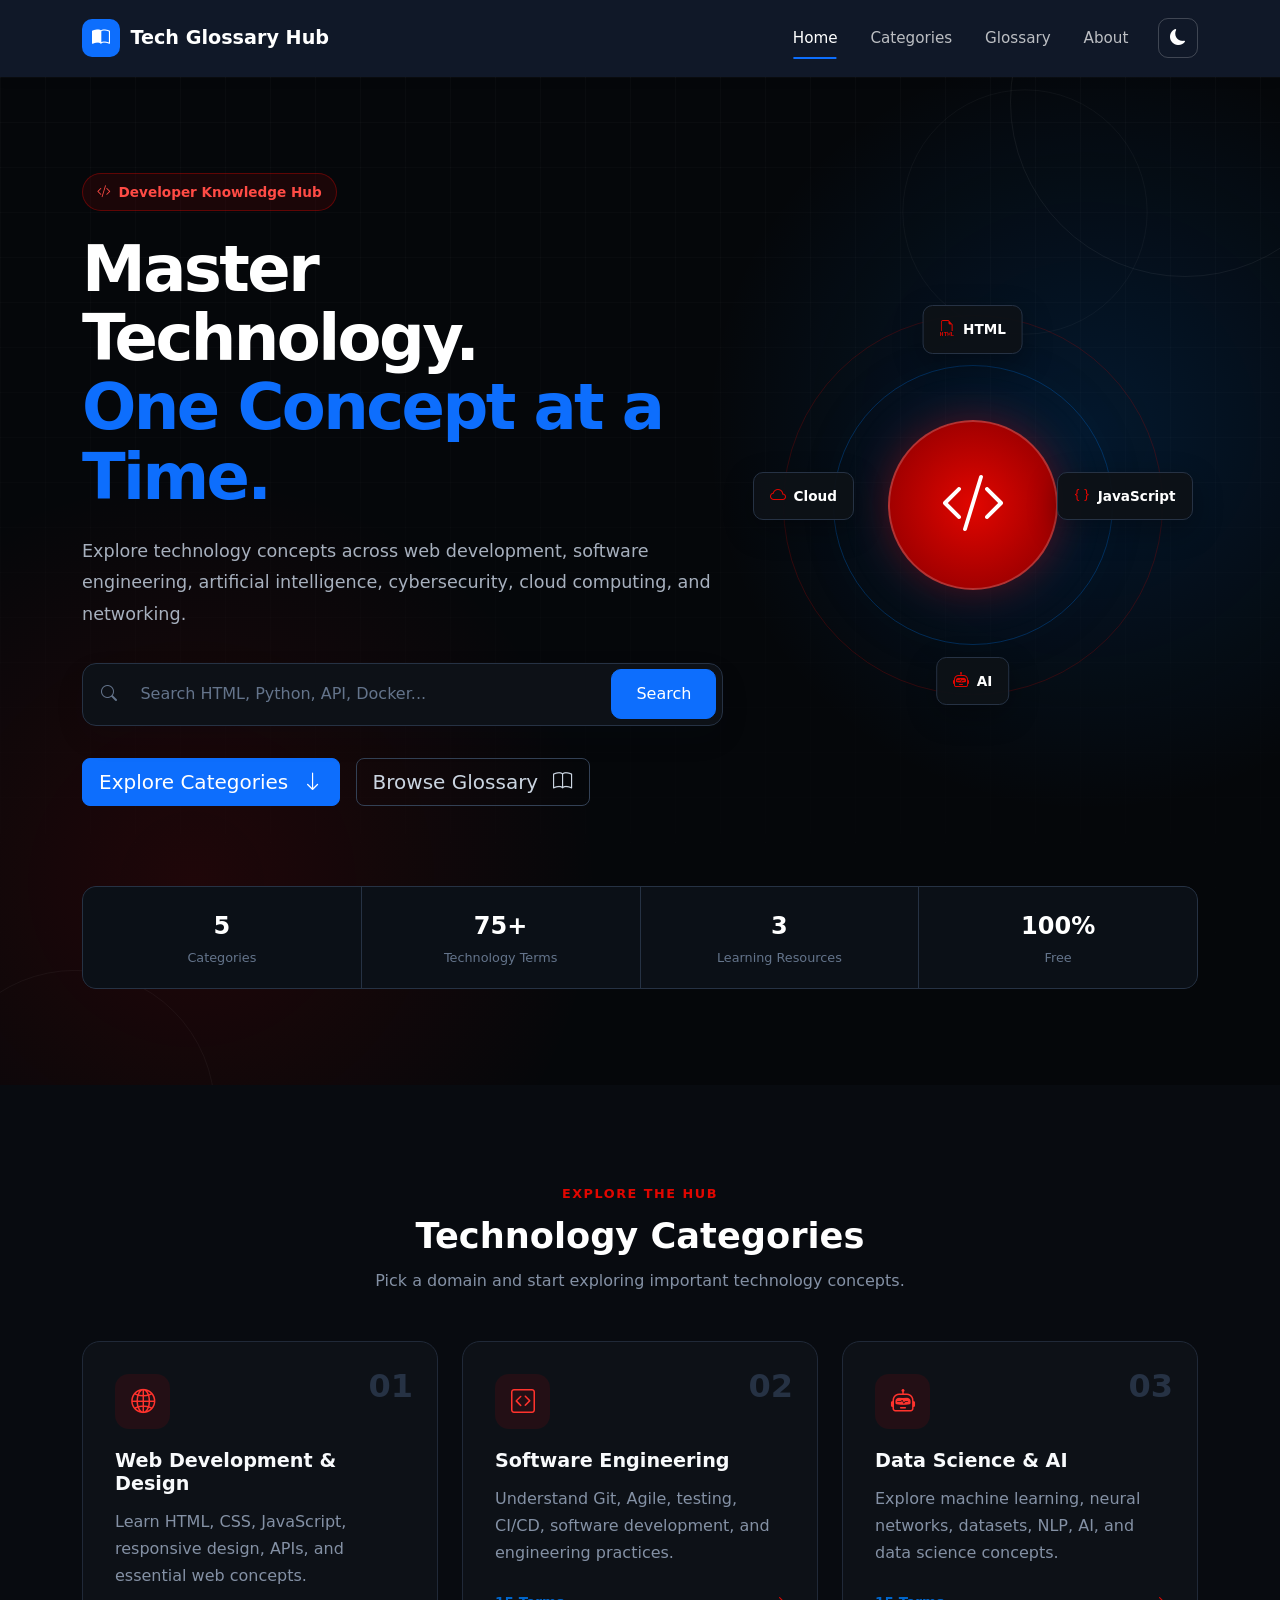
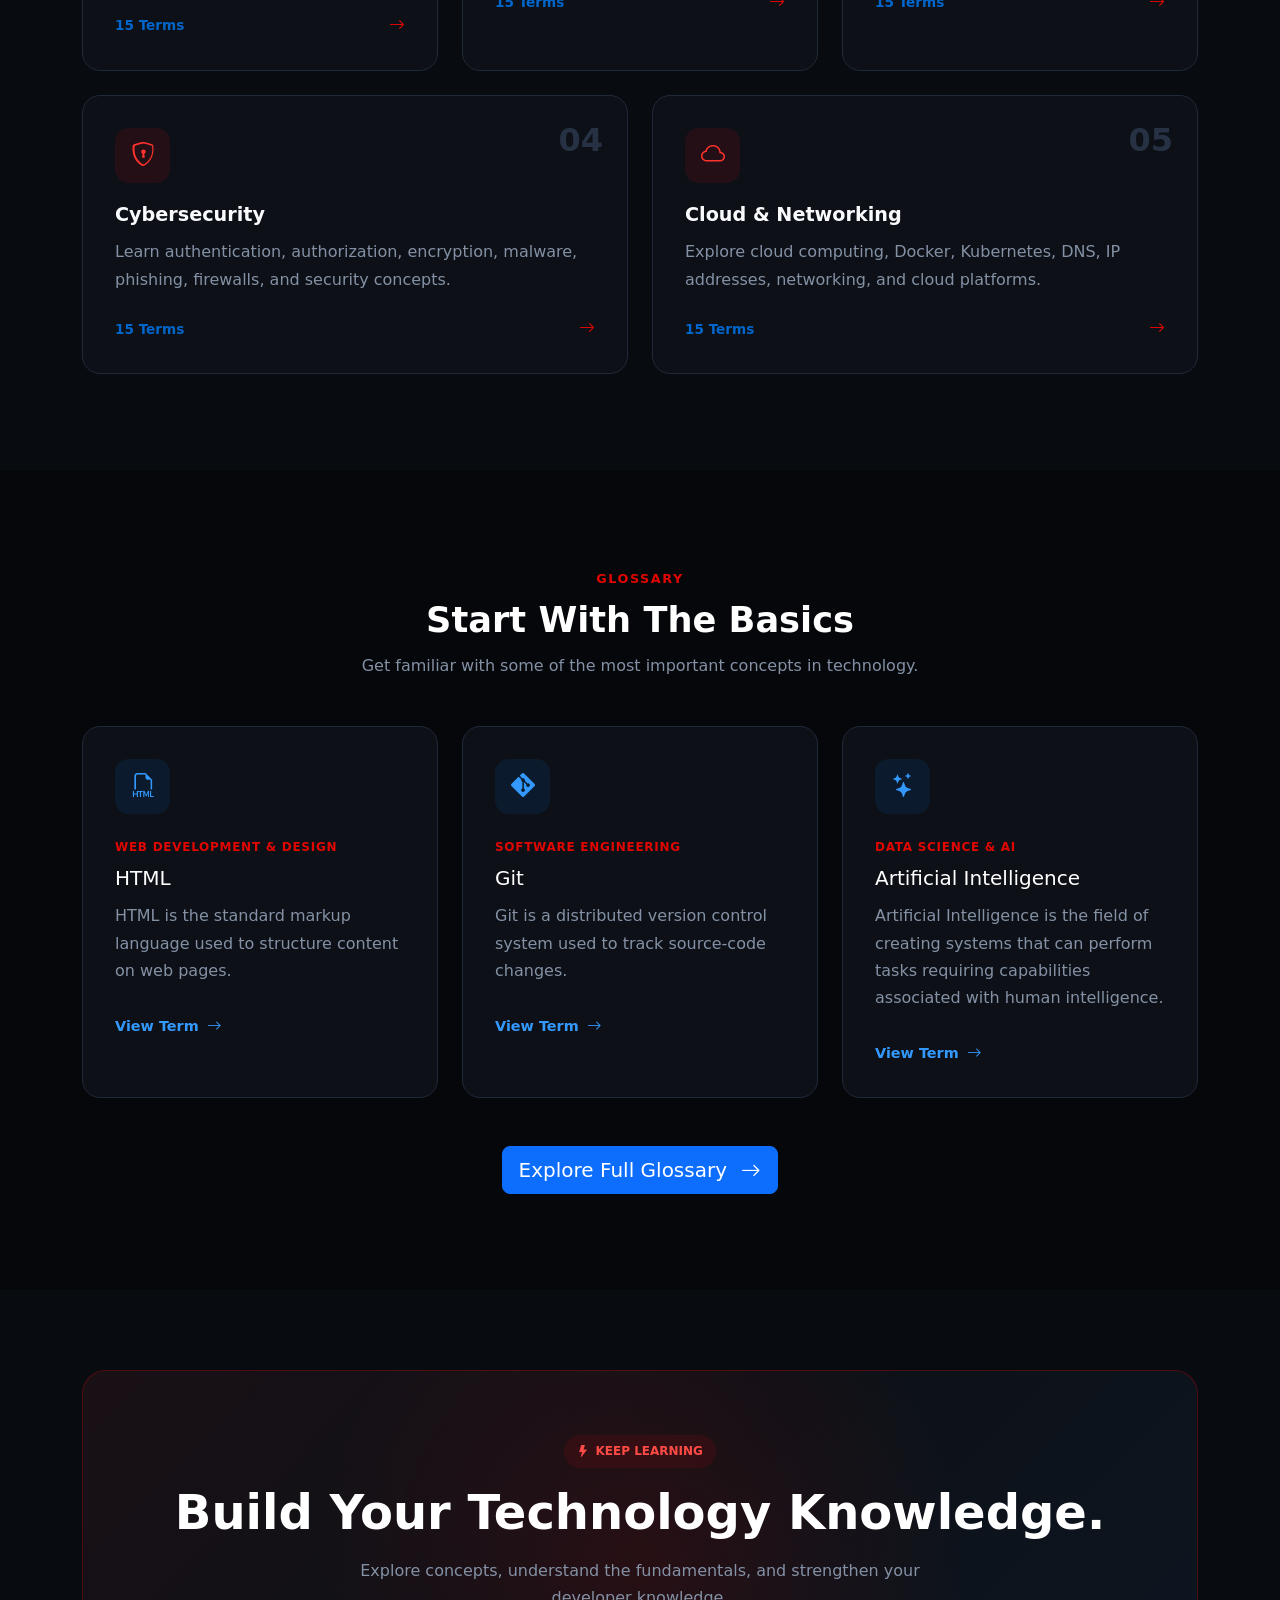
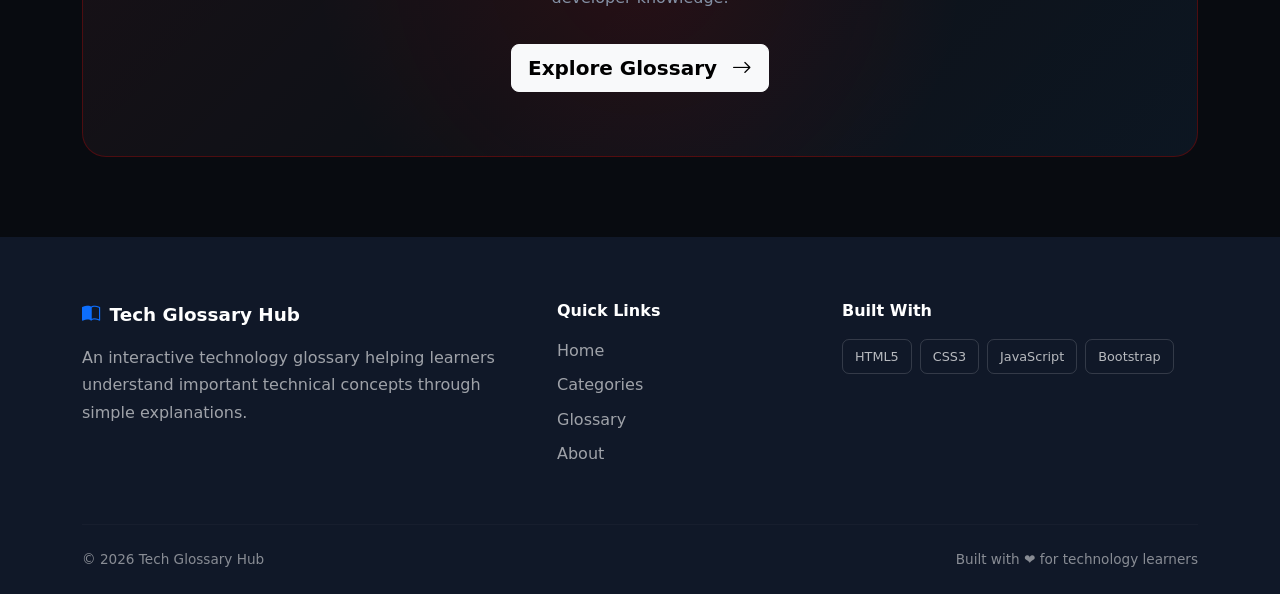
==== commit 8644d0a1: "feat: build dynamic glossary page" ====
--- a/index.html
+++ b/index.html
@@ -22,19 +22,25 @@
 
     <title>Tech Glossary Hub | Technology Knowledge Hub</title>
 
+
     <!-- Bootstrap CSS -->
+
     <link
         href="https://cdn.jsdelivr.net/npm/bootstrap@5.3.8/dist/css/bootstrap.min.css"
         rel="stylesheet"
     >
 
+
     <!-- Bootstrap Icons -->
+
     <link
         rel="stylesheet"
         href="https://cdn.jsdelivr.net/npm/bootstrap-icons@1.13.1/font/bootstrap-icons.min.css"
     >
 
+
     <!-- Custom CSS -->
+
     <link
         rel="stylesheet"
         href="css/style.css"
@@ -45,6 +51,7 @@
 
 <body>
 
+
     <!-- =====================================
          Navbar
     ====================================== -->
@@ -56,6 +63,7 @@
 
         <div class="container">
 
+
             <!-- Brand -->
 
             <a
@@ -64,11 +72,16 @@
             >
 
                 <span class="brand-icon">
+
                     <i class="bi bi-book-half"></i>
+
                 </span>
 
+
                 <span class="brand-text">
+
                     Tech Glossary Hub
+
                 </span>
 
             </a>
@@ -100,6 +113,7 @@
 
                 <ul class="navbar-nav ms-auto align-items-lg-center">
 
+
                     <li class="nav-item">
 
                         <a
@@ -128,7 +142,7 @@
 
                         <a
                             class="nav-link"
-                            href="#glossary"
+                            href="pages/glossary.html"
                         >
                             Glossary
                         </a>
@@ -171,678 +185,474 @@
     </nav>
 
 
-<!-- =====================================
-     Main Content
-====================================== -->
-
-<main>
-
     <!-- =====================================
-         Hero Section
+         Main Content
     ====================================== -->
 
-    <section class="hero-section">
-
-        <div class="hero-web web-one"></div>
-        <div class="hero-web web-two"></div>
-        <div class="hero-web web-three"></div>
-
-        <div class="container position-relative">
-
-            <div class="row align-items-center">
-
-                <!-- Hero Content -->
-
-                <div class="col-lg-7">
-
-                    <span class="hero-badge">
-
-                        <i class="bi bi-code-slash"></i>
-
-                        Developer Knowledge Hub
-
+    <main>
+
+
+        <!-- =====================================
+             Hero Section
+        ====================================== -->
+
+        <section class="hero-section">
+
+
+            <div class="hero-web web-one"></div>
+
+            <div class="hero-web web-two"></div>
+
+            <div class="hero-web web-three"></div>
+
+
+            <div class="container position-relative">
+
+
+                <div class="row align-items-center">
+
+
+                    <!-- Hero Content -->
+
+                    <div class="col-lg-7">
+
+
+                        <span class="hero-badge">
+
+                            <i class="bi bi-code-slash"></i>
+
+                            Developer Knowledge Hub
+
+                        </span>
+
+
+                        <h1 class="hero-title">
+
+                            Master Technology.
+
+                            <br>
+
+                            <span>
+                                One Concept at a Time.
+                            </span>
+
+                        </h1>
+
+
+                        <p class="hero-description">
+
+                            Explore technology concepts across web
+                            development, software engineering, artificial
+                            intelligence, cybersecurity, cloud computing,
+                            and networking.
+
+                        </p>
+
+
+                        <!-- Search -->
+
+                        <div class="hero-search">
+
+                            <div class="input-group">
+
+
+                                <span class="input-group-text">
+
+                                    <i class="bi bi-search"></i>
+
+                                </span>
+
+
+                                <input
+                                    type="search"
+                                    class="form-control"
+                                    id="searchInput"
+                                    placeholder="Search HTML, Python, API, Docker..."
+                                    aria-label="Search technology terms"
+                                >
+
+
+                                <button
+                                    class="btn btn-primary"
+                                    id="searchButton"
+                                    type="button"
+                                >
+
+                                    Search
+
+                                </button>
+
+
+                            </div>
+
+                        </div>
+
+
+                        <!-- Hero Actions -->
+
+                        <div class="hero-actions">
+
+
+                            <a
+                                href="#categories"
+                                class="btn btn-primary btn-lg"
+                            >
+
+                                Explore Categories
+
+                                <i class="bi bi-arrow-down ms-2"></i>
+
+                            </a>
+
+
+                            <a
+                                href="pages/glossary.html"
+                                class="btn btn-outline-secondary btn-lg"
+                            >
+
+                                Browse Glossary
+
+                                <i class="bi bi-book ms-2"></i>
+
+                            </a>
+
+
+                        </div>
+
+                    </div>
+
+
+                    <!-- Hero Visual -->
+
+                    <div class="col-lg-5">
+
+
+                        <div class="hero-visual">
+
+
+                            <div class="spider-emblem">
+
+                                <i class="bi bi-code-slash"></i>
+
+                            </div>
+
+
+                            <div class="orbit orbit-one"></div>
+
+                            <div class="orbit orbit-two"></div>
+
+
+                            <div class="floating-card card-top">
+
+                                <i class="bi bi-filetype-html"></i>
+
+                                <span>
+                                    HTML
+                                </span>
+
+                            </div>
+
+
+                            <div class="floating-card card-right">
+
+                                <i class="bi bi-braces"></i>
+
+                                <span>
+                                    JavaScript
+                                </span>
+
+                            </div>
+
+
+                            <div class="floating-card card-bottom">
+
+                                <i class="bi bi-robot"></i>
+
+                                <span>
+                                    AI
+                                </span>
+
+                            </div>
+
+
+                            <div class="floating-card card-left">
+
+                                <i class="bi bi-cloud"></i>
+
+                                <span>
+                                    Cloud
+                                </span>
+
+                            </div>
+
+
+                        </div>
+
+                    </div>
+
+
+                </div>
+
+
+                <!-- Statistics -->
+
+                <div class="hero-stats-row">
+
+
+                    <div class="hero-stat">
+
+                        <strong id="totalCategories">
+                            0
+                        </strong>
+
+                        <span>
+                            Categories
+                        </span>
+
+                    </div>
+
+
+                    <div class="hero-stat">
+
+                        <strong id="totalTerms">
+                            0
+                        </strong>
+
+                        <span>
+                            Technology Terms
+                        </span>
+
+                    </div>
+
+
+                    <div class="hero-stat">
+
+                        <strong>
+                            3
+                        </strong>
+
+                        <span>
+                            Learning Resources
+                        </span>
+
+                    </div>
+
+
+                    <div class="hero-stat">
+
+                        <strong>
+                            100%
+                        </strong>
+
+                        <span>
+                            Free
+                        </span>
+
+                    </div>
+
+
+                </div>
+
+            </div>
+
+        </section>
+
+
+        <!-- =====================================
+             Categories Section
+        ====================================== -->
+
+        <section
+            id="categories"
+            class="section-padding categories-section"
+        >
+
+            <div class="container">
+
+
+                <div class="section-heading text-center">
+
+
+                    <span>
+                        EXPLORE THE HUB
                     </span>
 
 
-                    <h1 class="hero-title">
-
-                        Master Technology.
-                        <br>
-
-                        <span>One Concept at a Time.</span>
-
-                    </h1>
-
-
-                    <p class="hero-description">
-
-                        Explore technology concepts across web
-                        development, software engineering, artificial
-                        intelligence, cybersecurity, cloud computing,
-                        and networking.
-
+                    <h2>
+                        Technology Categories
+                    </h2>
+
+
+                    <p>
+                        Pick a domain and start exploring important
+                        technology concepts.
                     </p>
 
 
-                    <!-- Search -->
-
-                    <div class="hero-search">
-
-                        <div class="input-group">
-
-                            <span class="input-group-text">
-
-                                <i class="bi bi-search"></i>
-
-                            </span>
-
-
-                            <input
-                                type="search"
-                                class="form-control"
-                                id="searchInput"
-                                placeholder="Search HTML, Python, API, Docker..."
-                                aria-label="Search technology terms"
-                            >
-
-
-                            <button
-                                class="btn btn-primary"
-                                id="searchButton"
-                                type="button"
-                            >
-
-                                Search
-
-                            </button>
-
-                        </div>
+                </div>
+
+
+                <div
+                    class="row g-4"
+                    id="categoryContainer"
+                >
+
+
+                    <!--
+                        Categories are generated
+                        dynamically using JavaScript.
+                    -->
+
+
+                </div>
+
+            </div>
+
+        </section>
+
+
+        <!-- =====================================
+             Featured Terms
+        ====================================== -->
+
+        <section
+            id="glossary"
+            class="section-padding featured-section"
+        >
+
+            <div class="container">
+
+
+                <div class="section-heading text-center">
+
+
+                    <span>
+                        GLOSSARY
+                    </span>
+
+
+                    <h2>
+                        Start With The Basics
+                    </h2>
+
+
+                    <p>
+                        Get familiar with some of the most important
+                        concepts in technology.
+                    </p>
+
+
+                </div>
+
+
+                <div
+                    class="row g-4"
+                    id="featuredTerms"
+                >
+
+                    <!--
+                        Featured terms are generated
+                        dynamically using JavaScript.
+                    -->
+
+                </div>
+
+
+                <div class="text-center mt-5">
+
+
+                    <a
+                        href="pages/glossary.html"
+                        class="btn btn-primary btn-lg"
+                    >
+
+                        Explore Full Glossary
+
+                        <i class="bi bi-arrow-right ms-2"></i>
+
+                    </a>
+
+
+                </div>
+
+            </div>
+
+        </section>
+
+
+        <!-- =====================================
+             CTA
+        ====================================== -->
+
+        <section class="cta-section">
+
+
+            <div class="container">
+
+
+                <div class="cta-card">
+
+
+                    <div class="cta-web">
+
+                        <span></span>
+
+                        <span></span>
+
+                        <span></span>
 
                     </div>
 
 
-                    <!-- Hero Actions -->
-
-                    <div class="hero-actions">
+                    <div class="position-relative">
+
+
+                        <span class="cta-badge">
+
+                            <i class="bi bi-lightning-fill"></i>
+
+                            KEEP LEARNING
+
+                        </span>
+
+
+                        <h2>
+
+                            Build Your Technology Knowledge.
+
+                        </h2>
+
+
+                        <p>
+
+                            Explore concepts, understand the fundamentals,
+                            and strengthen your developer knowledge.
+
+                        </p>
+
 
                         <a
-                            href="#categories"
-                            class="btn btn-primary btn-lg"
+                            href="pages/glossary.html"
+                            class="btn btn-light btn-lg"
                         >
 
-                            Explore Categories
-
-                            <i class="bi bi-arrow-down ms-2"></i>
+                            Explore Glossary
+
+                            <i class="bi bi-arrow-right ms-2"></i>
 
                         </a>
 
 
-                        <a
-                            href="#glossary"
-                            class="btn btn-outline-secondary btn-lg"
-                        >
-
-                            Browse Glossary
-
-                            <i class="bi bi-book ms-2"></i>
-
-                        </a>
-
                     </div>
 
                 </div>
 
-
-                <!-- Hero Visual -->
-
-                <div class="col-lg-5">
-
-                    <div class="hero-visual">
-
-                        <div class="spider-emblem">
-
-                            <i class="bi bi-code-slash"></i>
-
-                        </div>
-
-
-                        <div class="orbit orbit-one"></div>
-
-                        <div class="orbit orbit-two"></div>
-
-
-                        <div class="floating-card card-top">
-
-                            <i class="bi bi-filetype-html"></i>
-
-                            <span>HTML</span>
-
-                        </div>
-
-
-                        <div class="floating-card card-right">
-
-                            <i class="bi bi-braces"></i>
-
-                            <span>JavaScript</span>
-
-                        </div>
-
-
-                        <div class="floating-card card-bottom">
-
-                            <i class="bi bi-robot"></i>
-
-                            <span>AI</span>
-
-                        </div>
-
-
-                        <div class="floating-card card-left">
-
-                            <i class="bi bi-cloud"></i>
-
-                            <span>Cloud</span>
-
-                        </div>
-
-                    </div>
-
-                </div>
-
             </div>
 
-
-            <!-- Statistics -->
-
-            <div class="hero-stats-row">
-
-                <div class="hero-stat">
-
-                    <strong>5</strong>
-
-                    <span>Categories</span>
-
-                </div>
-
-
-                <div class="hero-stat">
-
-                    <strong id="totalTerms">
-                        0
-                    </strong>
-
-                    <span>
-                        Technology Terms
-                    </span>
-
-                </div>
-
-
-                <div class="hero-stat">
-
-                    <strong>3</strong>
-
-                    <span>Learning Resources</span>
-
-                </div>
-
-
-                <div class="hero-stat">
-
-                    <strong>100%</strong>
-
-                    <span>Free</span>
-
-                </div>
-
-            </div>
-
-        </div>
-
-    </section>
-
-
-    <!-- =====================================
-         Categories Section
-    ====================================== -->
-
-    <section
-        id="categories"
-        class="section-padding categories-section"
-    >
-
-        <div class="container">
-
-            <div class="section-heading text-center">
-
-                <span>
-                    EXPLORE THE HUB
-                </span>
-
-                <h2>
-                    Technology Categories
-                </h2>
-
-                <p>
-                    Pick a domain and start exploring important
-                    technology concepts.
-                </p>
-
-            </div>
-
-
-            <div class="row g-4">
-
-                <!-- Web Development -->
-
-                <div class="col-md-6 col-lg-4">
-
-                    <div class="category-card">
-
-                        <div class="category-number">
-                            01
-                        </div>
-
-                        <div class="category-icon">
-                            <i class="bi bi-globe2"></i>
-                        </div>
-
-                        <h3>
-                            Web Development & Design
-                        </h3>
-
-                        <p>
-                            Learn HTML, CSS, JavaScript, responsive
-                            design, APIs, and essential web concepts.
-                        </p>
-
-                        <div class="category-footer">
-
-                            <span class="category-count">0 Terms</span>
-
-                            <i class="bi bi-arrow-right"></i>
-
-                        </div>
-
-                    </div>
-
-                </div>
-
-
-                <!-- Software Engineering -->
-
-                <div class="col-md-6 col-lg-4">
-
-                    <div class="category-card">
-
-                        <div class="category-number">
-                            02
-                        </div>
-
-                        <div class="category-icon">
-                            <i class="bi bi-code-square"></i>
-                        </div>
-
-                        <h3>
-                            Software Engineering
-                        </h3>
-
-                        <p>
-                            Understand Git, Agile, testing, CI/CD,
-                            software development, and engineering
-                            practices.
-                        </p>
-
-                        <div class="category-footer">
-
-                            <span class="category-count">
-                                15 Terms
-                            </span>
-
-                            <i class="bi bi-arrow-right"></i>
-
-                        </div>
-
-                    </div>
-
-                </div>
-
-
-                <!-- Data Science -->
-
-                <div class="col-md-6 col-lg-4">
-
-                    <div class="category-card">
-
-                        <div class="category-number">
-                            03
-                        </div>
-
-                        <div class="category-icon">
-                            <i class="bi bi-robot"></i>
-                        </div>
-
-                        <h3>
-                            Data Science & AI
-                        </h3>
-
-                        <p>
-                            Explore machine learning, neural networks,
-                            datasets, NLP, AI, and data science concepts.
-                        </p>
-
-                        <div class="category-footer">
-
-                            <span>
-                                15 Terms
-                            </span>
-
-                            <i class="bi bi-arrow-right"></i>
-
-                        </div>
-
-                    </div>
-
-                </div>
-
-
-                <!-- Cybersecurity -->
-
-                <div class="col-md-6 col-lg-6">
-
-                    <div class="category-card">
-
-                        <div class="category-number">
-                            04
-                        </div>
-
-                        <div class="category-icon">
-                            <i class="bi bi-shield-lock"></i>
-                        </div>
-
-                        <h3>
-                            Cybersecurity
-                        </h3>
-
-                        <p>
-                            Learn authentication, authorization,
-                            encryption, malware, phishing, firewalls,
-                            and security concepts.
-                        </p>
-
-                        <div class="category-footer">
-
-                            <span>
-                                15 Terms
-                            </span>
-
-                            <i class="bi bi-arrow-right"></i>
-
-                        </div>
-
-                    </div>
-
-                </div>
-
-
-                <!-- Cloud -->
-
-                <div class="col-md-6 col-lg-6">
-
-                    <div class="category-card">
-
-                        <div class="category-number">
-                            05
-                        </div>
-
-                        <div class="category-icon">
-                            <i class="bi bi-cloud"></i>
-                        </div>
-
-                        <h3>
-                            Cloud & Networking
-                        </h3>
-
-                        <p>
-                            Explore cloud computing, Docker, Kubernetes,
-                            DNS, IP addresses, networking, and cloud
-                            platforms.
-                        </p>
-
-                        <div class="category-footer">
-
-                            <span>
-                                15 Terms
-                            </span>
-
-                            <i class="bi bi-arrow-right"></i>
-
-                        </div>
-
-                    </div>
-
-                </div>
-
-            </div>
-
-        </div>
-
-    </section>
-
-
-    <!-- =====================================
-         Featured Terms
-    ====================================== -->
-
-    <section
-        id="glossary"
-        class="section-padding featured-section"
-    >
-
-        <div class="container">
-
-            <div class="section-heading text-center">
-
-                <span>
-                    GLOSSARY
-                </span>
-
-                <h2>
-                    Start With The Basics
-                </h2>
-
-                <p>
-                    Get familiar with some of the most important
-                    concepts in technology.
-                </p>
-
-            </div>
-
-
-            <div class="row g-4">
-
-                <!-- HTML -->
-
-                <div class="col-md-6 col-lg-4">
-
-                    <div class="term-preview-card">
-
-                        <div class="term-icon">
-                            <i class="bi bi-filetype-html"></i>
-                        </div>
-
-                        <span class="term-category">
-                            Web Development
-                        </span>
-
-                        <h3>
-                            HTML
-                        </h3>
-
-                        <p>
-                            The standard markup language used to
-                            structure content on web pages.
-                        </p>
-
-                        <a href="#">
-                            View Term
-                            <i class="bi bi-arrow-right"></i>
-                        </a>
-
-                    </div>
-
-                </div>
-
-
-                <!-- Git -->
-
-                <div class="col-md-6 col-lg-4">
-
-                    <div class="term-preview-card">
-
-                        <div class="term-icon">
-                            <i class="bi bi-git"></i>
-                        </div>
-
-                        <span class="term-category">
-                            Software Engineering
-                        </span>
-
-                        <h3>
-                            Git
-                        </h3>
-
-                        <p>
-                            A distributed version control system
-                            used to track changes in source code.
-                        </p>
-
-                        <a href="#">
-                            View Term
-                            <i class="bi bi-arrow-right"></i>
-                        </a>
-
-                    </div>
-
-                </div>
-
-
-                <!-- AI -->
-
-                <div class="col-md-6 col-lg-4">
-
-                    <div class="term-preview-card">
-
-                        <div class="term-icon">
-                            <i class="bi bi-stars"></i>
-                        </div>
-
-                        <span class="term-category">
-                            Data Science & AI
-                        </span>
-
-                        <h3>
-                            Artificial Intelligence
-                        </h3>
-
-                        <p>
-                            The field of creating systems capable of
-                            performing tasks that normally require
-                            human intelligence.
-                        </p>
-
-                        <a href="#">
-                            View Term
-                            <i class="bi bi-arrow-right"></i>
-                        </a>
-
-                    </div>
-
-                </div>
-
-            </div>
-
-
-            <div class="text-center mt-5">
-
-                <button
-                    class="btn btn-primary btn-lg"
-                    id="exploreGlossary"
-                    type="button"
-                >
-
-                    Explore Full Glossary
-
-                    <i class="bi bi-arrow-right ms-2"></i>
-
-                </button>
-
-            </div>
-
-        </div>
-
-    </section>
-
-
-    <!-- =====================================
-         CTA
-    ====================================== -->
-
-    <section class="cta-section">
-
-        <div class="container">
-
-            <div class="cta-card">
-
-                <div class="cta-web">
-
-                    <span></span>
-                    <span></span>
-                    <span></span>
-
-                </div>
-
-
-                <div class="position-relative">
-
-                    <span class="cta-badge">
-                        <i class="bi bi-lightning-fill"></i>
-                        KEEP LEARNING
-                    </span>
-
-
-                    <h2>
-                        Build Your Technology Knowledge.
-                    </h2>
-
-
-                    <p>
-                        Explore concepts, understand the fundamentals,
-                        and strengthen your developer knowledge.
-                    </p>
-
-
-                    <a
-                        href="#categories"
-                        class="btn btn-light btn-lg"
-                    >
-
-                        Explore Categories
-
-                        <i class="bi bi-arrow-right ms-2"></i>
-
-                    </a>
-
-                </div>
-
-            </div>
-
-        </div>
-
-    </section>
-
-</main>
+        </section>
+
+
+    </main>
 
 
     <!-- =====================================
@@ -856,11 +666,14 @@
 
         <div class="container">
 
+
             <div class="row g-4">
 
+
                 <!-- About -->
 
                 <div class="col-lg-5">
+
 
                     <a
                         href="index.html"
@@ -882,43 +695,59 @@
 
                     </p>
 
+
                 </div>
 
 
                 <!-- Quick Links -->
 
                 <div class="col-sm-6 col-lg-3">
+
 
                     <h5>
                         Quick Links
                     </h5>
 
+
                     <ul class="footer-links">
 
+
                         <li>
+
                             <a href="index.html">
                                 Home
                             </a>
+
                         </li>
 
+
                         <li>
+
                             <a href="#categories">
                                 Categories
                             </a>
+
                         </li>
 
+
                         <li>
-                            <a href="#glossary">
+
+                            <a href="pages/glossary.html">
                                 Glossary
                             </a>
+
                         </li>
 
+
                         <li>
+
                             <a href="#about">
                                 About
                             </a>
+
                         </li>
 
+
                     </ul>
 
                 </div>
@@ -927,33 +756,41 @@
                 <!-- Technologies -->
 
                 <div class="col-sm-6 col-lg-4">
+
 
                     <h5>
                         Built With
                     </h5>
 
+
                     <div class="tech-badges">
+
 
                         <span>
                             HTML5
                         </span>
 
+
                         <span>
                             CSS3
                         </span>
 
+
                         <span>
                             JavaScript
                         </span>
 
+
                         <span>
                             Bootstrap
                         </span>
 
+
                     </div>
 
                 </div>
 
+
             </div>
 
 
@@ -961,33 +798,49 @@
 
 
             <div class="footer-bottom">
+
 
                 <p>
                     © 2026 Tech Glossary Hub
                 </p>
 
+
                 <p>
                     Built with ❤️ for technology learners
                 </p>
 
+
             </div>
 
+
         </div>
 
     </footer>
 
 
-    <!-- Bootstrap JS -->
+    <!-- =====================================
+         Bootstrap JavaScript
+    ====================================== -->
 
     <script
         src="https://cdn.jsdelivr.net/npm/bootstrap@5.3.8/dist/js/bootstrap.bundle.min.js"
     ></script>
 
 
-    <!-- Custom JavaScript -->
+    <!-- =====================================
+         Project Data
+    ====================================== -->
 
     <script src="data/glossary-data.js"></script>
+
+
+    <!-- =====================================
+         Application JavaScript
+    ====================================== -->
+
     <script src="js/app.js"></script>
 
+
 </body>
+
 </html>
--- a/css/style.css
+++ b/css/style.css
@@ -1943,4 +1943,629 @@
 
     }
 
+}
+
+/* =========================================
+   Glossary Page
+========================================= */
+
+.glossary-header {
+
+    position: relative;
+
+    padding: 5rem 0;
+
+    overflow: hidden;
+
+    background:
+        radial-gradient(
+            circle at 50% 0%,
+            rgba(225, 6, 0, 0.15),
+            transparent 45%
+        ),
+        #05070a;
+
+    border-bottom: 1px solid #202938;
+
+}
+
+
+.glossary-header::before {
+
+    content: "";
+
+    position: absolute;
+
+    inset: 0;
+
+    background-image:
+        linear-gradient(
+            rgba(255,255,255,0.02) 1px,
+            transparent 1px
+        ),
+        linear-gradient(
+            90deg,
+            rgba(255,255,255,0.02) 1px,
+            transparent 1px
+        );
+
+    background-size: 40px 40px;
+
+}
+
+
+.glossary-badge {
+
+    display: inline-flex;
+
+    align-items: center;
+
+    gap: 0.5rem;
+
+    padding: 0.45rem 0.9rem;
+
+    border-radius: 50px;
+
+    background: rgba(225, 6, 0, 0.1);
+
+    border: 1px solid rgba(225, 6, 0, 0.25);
+
+    color: #ff4b45;
+
+    font-size: 0.8rem;
+
+    font-weight: 700;
+
+    letter-spacing: 0.08em;
+
+}
+
+
+.glossary-header h1 {
+
+    position: relative;
+
+    margin-top: 1.25rem;
+
+    color: #ffffff;
+
+    font-size: clamp(2.4rem, 5vw, 3.8rem);
+
+    font-weight: 800;
+
+}
+
+
+.glossary-header p {
+
+    position: relative;
+
+    max-width: 650px;
+
+    margin: 1rem auto 0;
+
+    color: #8491a5;
+
+    line-height: 1.7;
+
+}
+
+
+.glossary-page {
+
+    min-height: 70vh;
+
+    padding: 4rem 0;
+
+    background: #080b10;
+
+}
+
+
+/* =========================================
+   Toolbar
+========================================= */
+
+.glossary-toolbar {
+
+    display: flex;
+
+    align-items: center;
+
+    justify-content: space-between;
+
+    gap: 2rem;
+
+    margin-bottom: 1.5rem;
+
+}
+
+
+.glossary-search {
+
+    flex: 1;
+
+    max-width: 650px;
+
+}
+
+
+.glossary-search .input-group {
+
+    padding: 0.3rem;
+
+    border: 1px solid #263244;
+
+    border-radius: 12px;
+
+    background: #0d1117;
+
+}
+
+
+.glossary-search .input-group-text {
+
+    border: none;
+
+    background: transparent;
+
+    color: #64748b;
+
+}
+
+
+.glossary-search .form-control {
+
+    border: none;
+
+    box-shadow: none;
+
+    background: transparent;
+
+    color: #ffffff;
+
+}
+
+
+.glossary-search .form-control::placeholder {
+
+    color: #64748b;
+
+}
+
+
+.glossary-count {
+
+    min-width: 100px;
+
+    text-align: right;
+
+}
+
+
+.glossary-count strong {
+
+    color: #ffffff;
+
+    font-size: 1.5rem;
+
+}
+
+
+.glossary-count span {
+
+    display: block;
+
+    color: #64748b;
+
+    font-size: 0.8rem;
+
+}
+
+
+/* =========================================
+   Filter Buttons
+========================================= */
+
+.glossary-filter {
+
+    display: flex;
+
+    flex-wrap: wrap;
+
+    gap: 0.6rem;
+
+    margin-bottom: 2.5rem;
+
+}
+
+
+.filter-btn {
+
+    padding: 0.55rem 1rem;
+
+    border: 1px solid #263244;
+
+    border-radius: 50px;
+
+    background: #0d1117;
+
+    color: #8491a5;
+
+    font-size: 0.82rem;
+
+    font-weight: 600;
+
+    cursor: pointer;
+
+    transition: all 0.3s ease;
+
+}
+
+
+.filter-btn:hover {
+
+    border-color: #e10600;
+
+    color: #ffffff;
+
+}
+
+
+.filter-btn.active {
+
+    border-color: #e10600;
+
+    background: #e10600;
+
+    color: #ffffff;
+
+}
+
+
+/* =========================================
+   Glossary Cards
+========================================= */
+
+.glossary-card {
+
+    position: relative;
+
+    height: 100%;
+
+    padding: 1.75rem;
+
+    border: 1px solid #202938;
+
+    border-radius: 18px;
+
+    background: #0d1117;
+
+    overflow: hidden;
+
+    transition:
+        transform 0.3s ease,
+        border-color 0.3s ease,
+        box-shadow 0.3s ease;
+
+}
+
+
+.glossary-card::before {
+
+    content: "";
+
+    position: absolute;
+
+    top: 0;
+
+    left: 0;
+
+    width: 100%;
+
+    height: 3px;
+
+    background:
+        linear-gradient(
+            90deg,
+            #e10600,
+            #0066cc
+        );
+
+}
+
+
+.glossary-card:hover {
+
+    transform: translateY(-5px);
+
+    border-color: #344154;
+
+    box-shadow:
+        0 15px 35px rgba(0, 0, 0, 0.3);
+
+}
+
+
+.glossary-card-top {
+
+    display: flex;
+
+    align-items: center;
+
+    justify-content: space-between;
+
+    gap: 1rem;
+
+}
+
+
+.glossary-card .term-category {
+
+    color: #3399ff;
+
+    font-size: 0.7rem;
+
+    font-weight: 700;
+
+    text-transform: uppercase;
+
+    letter-spacing: 0.05em;
+
+}
+
+
+.term-number {
+
+    color: #334155;
+
+    font-size: 0.75rem;
+
+    font-weight: 700;
+
+}
+
+
+.glossary-card h2 {
+
+    margin-top: 1rem;
+
+    color: #ffffff;
+
+    font-size: 1.4rem;
+
+    font-weight: 750;
+
+}
+
+
+.glossary-card > p {
+
+    margin-top: 0.75rem;
+
+    color: #8491a5;
+
+    line-height: 1.7;
+
+}
+
+
+/* =========================================
+   Syntax
+========================================= */
+
+.term-syntax {
+
+    margin-top: 1.25rem;
+
+    padding: 0.9rem;
+
+    border: 1px solid #202938;
+
+    border-radius: 10px;
+
+    background: #080b10;
+
+}
+
+
+.term-syntax span {
+
+    display: block;
+
+    margin-bottom: 0.4rem;
+
+    color: #e10600;
+
+    font-size: 0.7rem;
+
+    font-weight: 700;
+
+    text-transform: uppercase;
+
+}
+
+
+.term-syntax code {
+
+    display: block;
+
+    overflow-x: auto;
+
+    color: #cbd5e1;
+
+    font-size: 0.78rem;
+
+    white-space: nowrap;
+
+}
+
+
+/* =========================================
+   Card Footer
+========================================= */
+
+.glossary-card-footer {
+
+    margin-top: 1.5rem;
+
+    padding-top: 1rem;
+
+    border-top: 1px solid #202938;
+
+}
+
+
+.view-term {
+
+    display: inline-flex;
+
+    align-items: center;
+
+    gap: 0.5rem;
+
+    color: #3399ff;
+
+    font-size: 0.85rem;
+
+    font-weight: 700;
+
+}
+
+
+.view-term i {
+
+    transition: transform 0.3s ease;
+
+}
+
+
+.view-term:hover {
+
+    color: #ffffff;
+
+}
+
+
+.view-term:hover i {
+
+    transform: translateX(5px);
+
+}
+
+
+/* =========================================
+   Empty State
+========================================= */
+
+.glossary-empty {
+
+    padding: 6rem 1rem;
+
+    text-align: center;
+
+}
+
+
+.empty-icon {
+
+    width: 70px;
+    height: 70px;
+
+    display: flex;
+
+    align-items: center;
+    justify-content: center;
+
+    margin: 0 auto 1.25rem;
+
+    border-radius: 50%;
+
+    background: rgba(225, 6, 0, 0.1);
+
+    color: #e10600;
+
+    font-size: 1.7rem;
+
+}
+
+
+.glossary-empty h3 {
+
+    color: #ffffff;
+
+}
+
+
+.glossary-empty p {
+
+    color: #64748b;
+
+}
+
+
+/* =========================================
+   Responsive
+========================================= */
+
+@media (max-width: 767px) {
+
+    .glossary-header {
+
+        padding: 4rem 0;
+
+    }
+
+
+    .glossary-toolbar {
+
+        align-items: stretch;
+
+        flex-direction: column;
+
+        gap: 1rem;
+
+    }
+
+
+    .glossary-search {
+
+        max-width: none;
+
+    }
+
+
+    .glossary-count {
+
+        text-align: left;
+
+    }
+
+}
+
+
+@media (max-width: 576px) {
+
+    .glossary-filter {
+
+        gap: 0.45rem;
+
+    }
+
+
+    .filter-btn {
+
+        font-size: 0.75rem;
+
+        padding: 0.45rem 0.75rem;
+
+    }
+
+
+    .glossary-card {
+
+        padding: 1.5rem;
+
+    }
+
 }
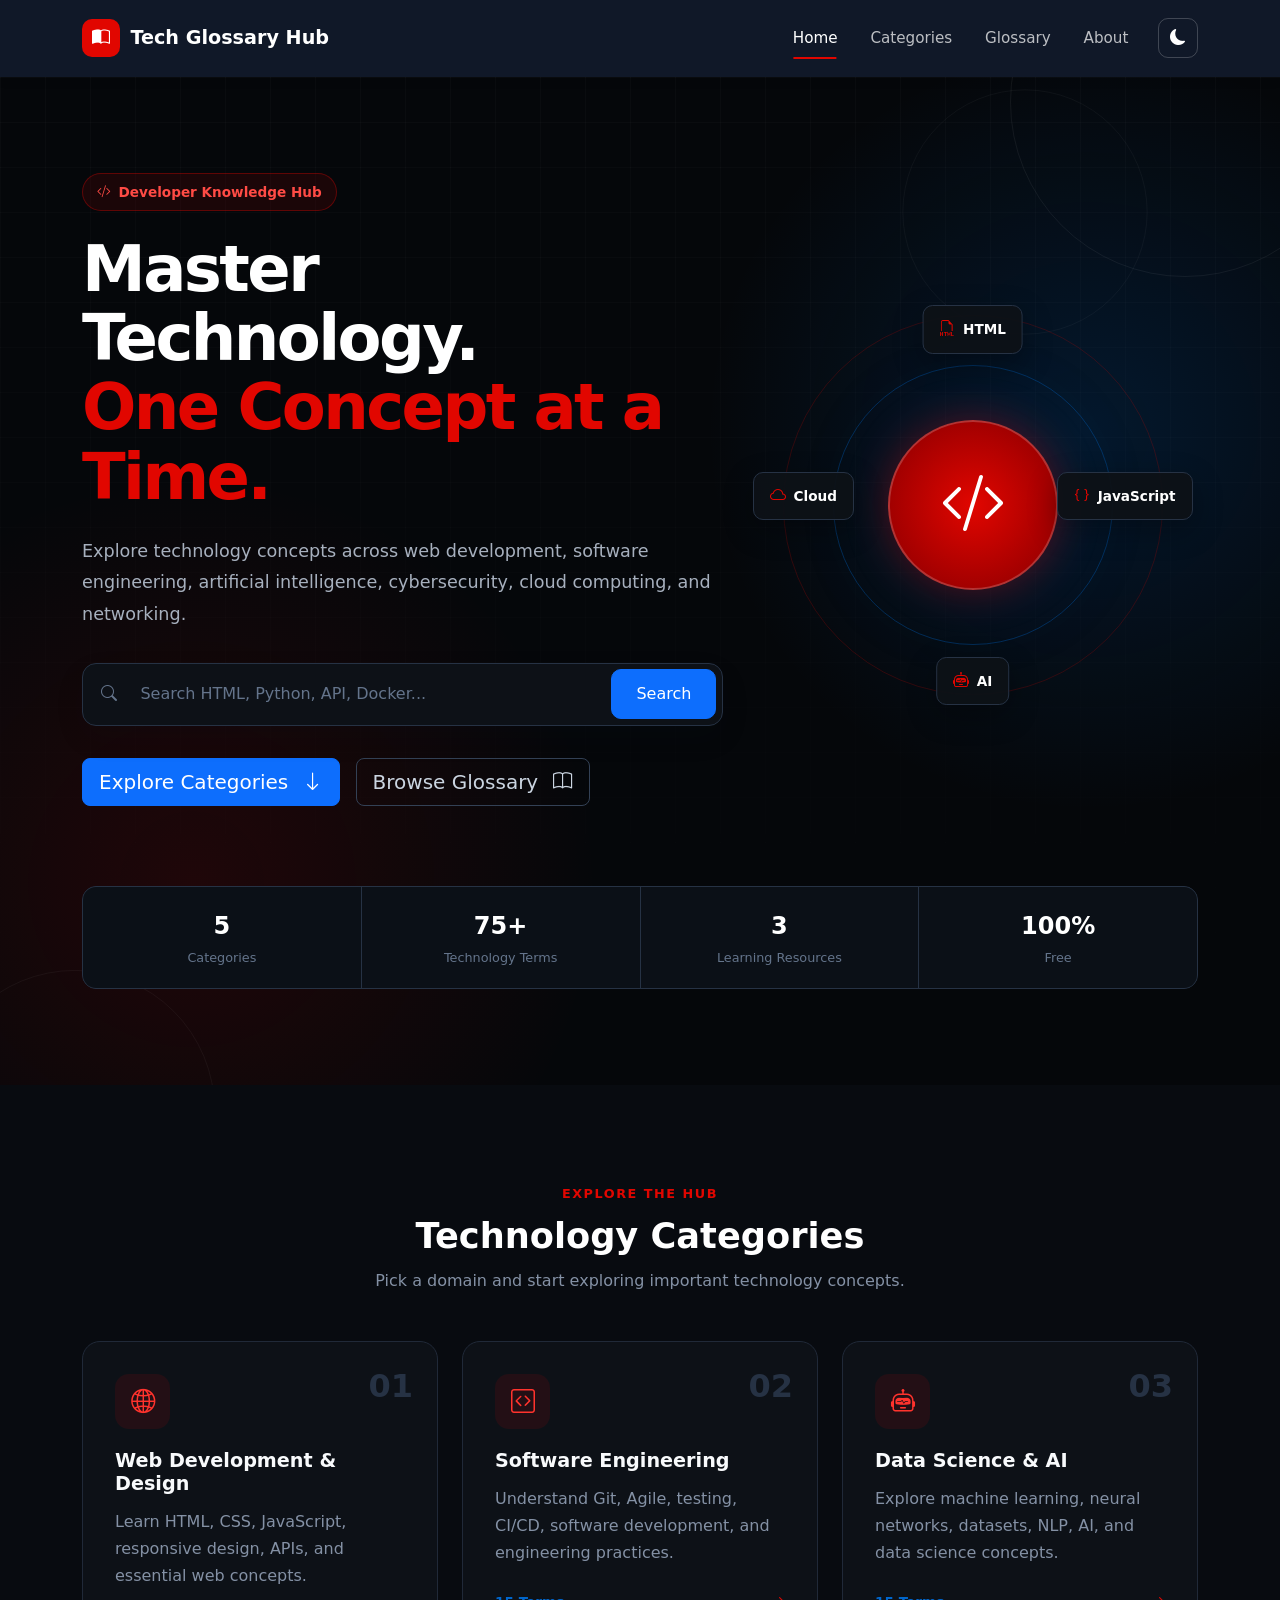
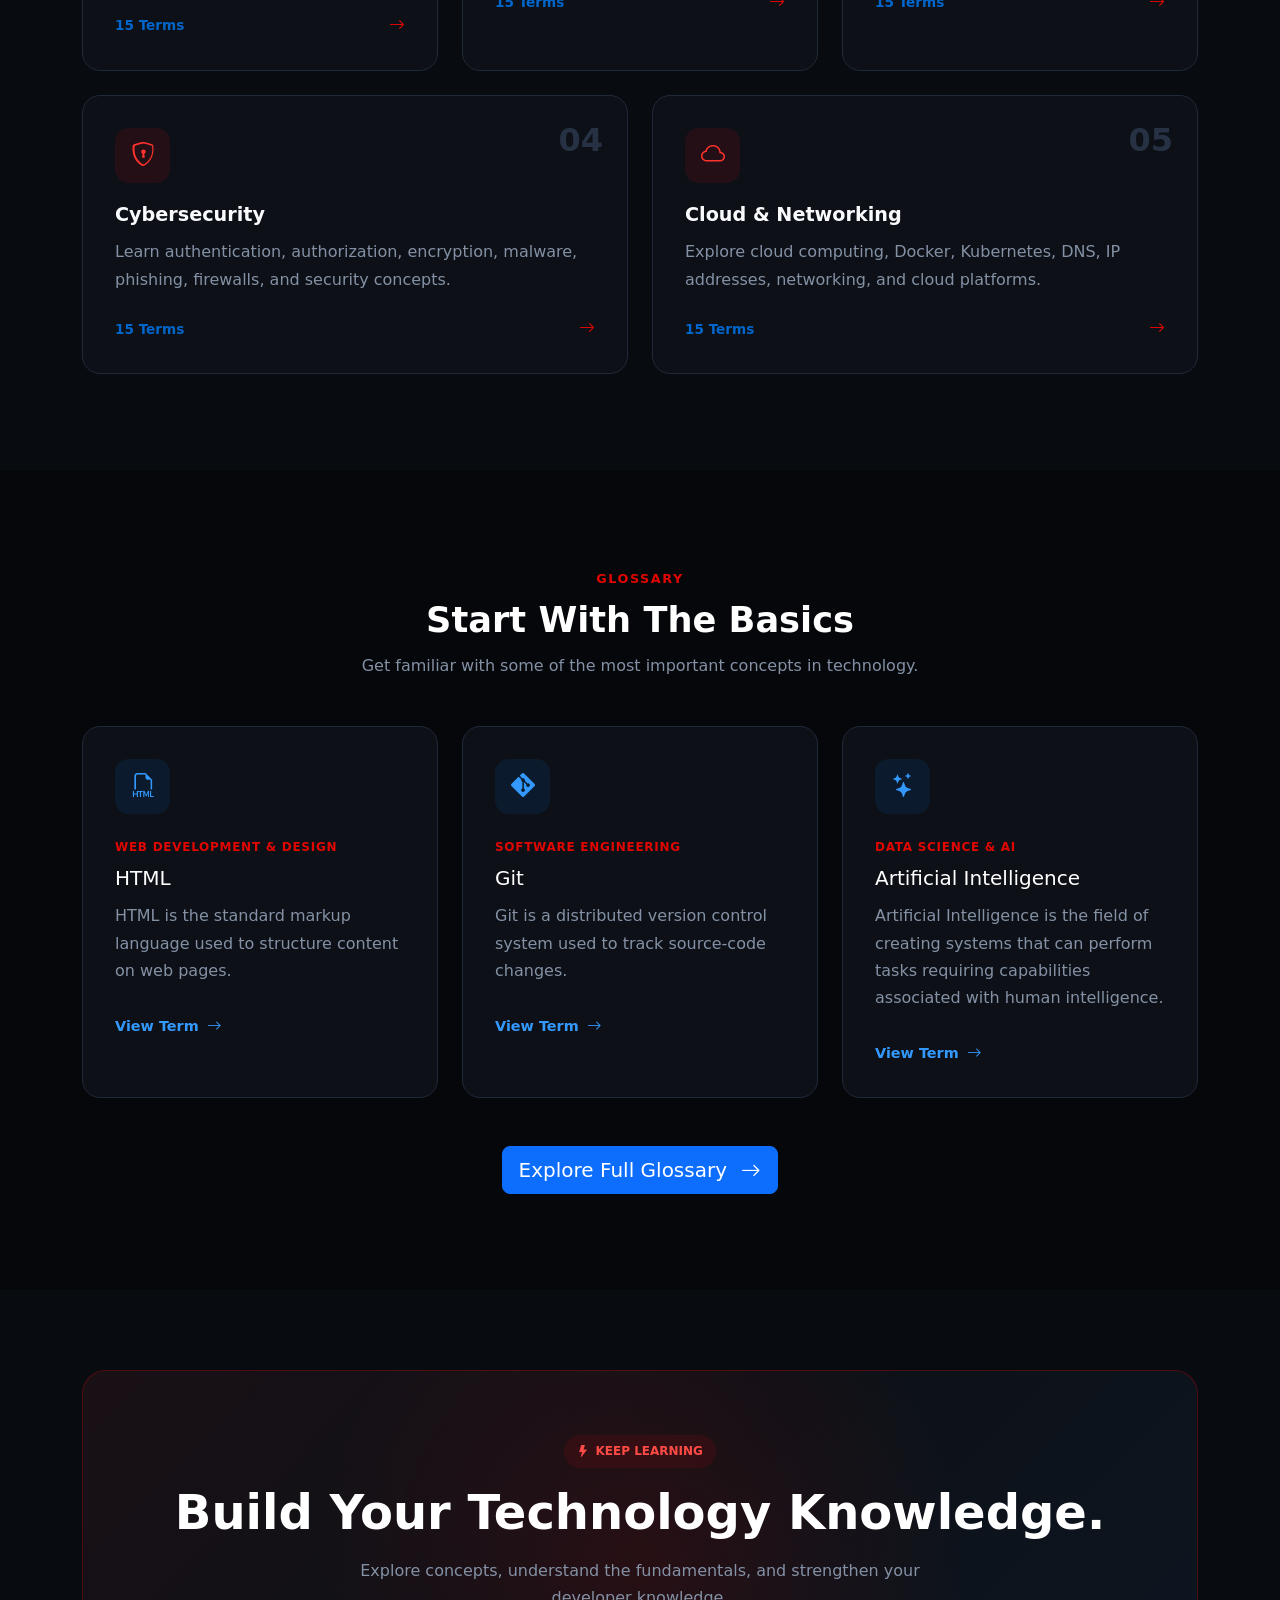
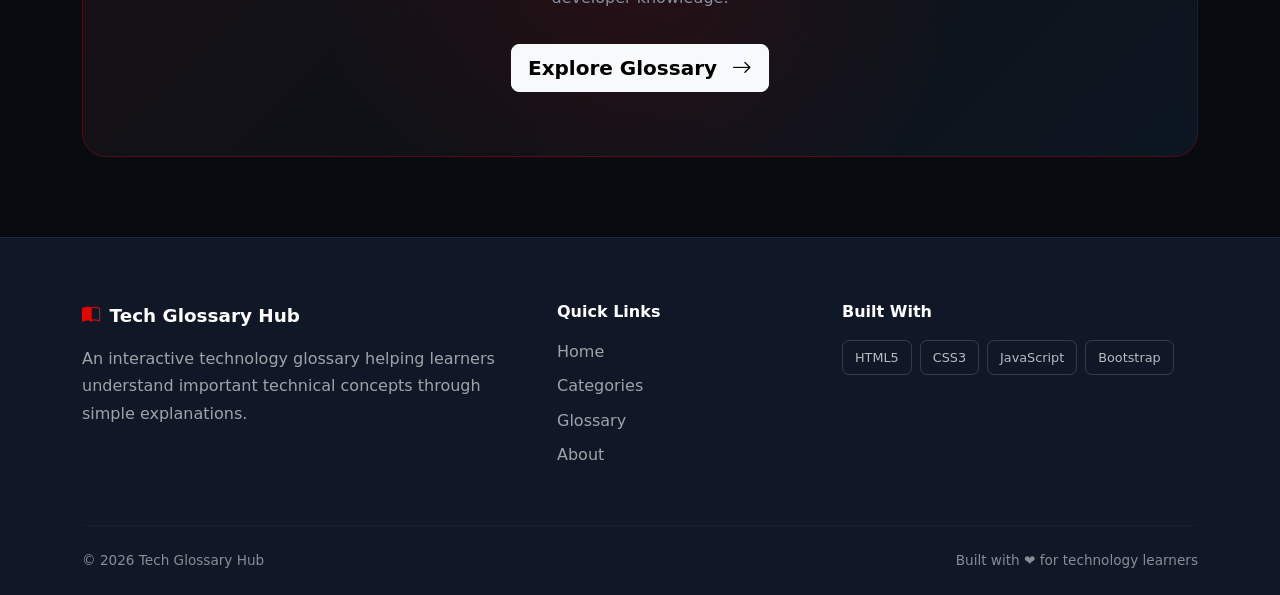
==== commit 9fc0f1e6: "feat: add dynamic categories page" ====
--- a/index.html
+++ b/index.html
@@ -130,7 +130,7 @@
 
                         <a
                             class="nav-link"
-                            href="#categories"
+                            href="pages/categories.html"
                         >
                             Categories
                         </a>
--- a/css/style.css
+++ b/css/style.css
@@ -38,6 +38,89 @@
 
 }
 
+/* =========================================
+   Theme Variables
+========================================= */
+
+:root {
+
+    /* Spider-Man Dark Theme */
+
+    --bg-primary: #080b10;
+
+    --bg-secondary: #0d1117;
+
+    --bg-tertiary: #111722;
+
+    --bg-code: #05070a;
+
+    --border-color: #202938;
+
+    --border-hover: #334155;
+
+    --text-primary: #ffffff;
+
+    --text-secondary: #a4afbf;
+
+    --text-muted: #8491a5;
+
+    --primary-color: #e10600;
+
+    --primary-hover: #ff1711;
+
+    --accent-color: #3399ff;
+
+    --accent-dark: #0066cc;
+
+    --shadow-color:
+        rgba(0, 0, 0, 0.25);
+
+    --primary-shadow:
+        rgba(225, 6, 0, 0.2);
+
+    --transition-speed: 0.3s;
+
+}
+
+/* =========================================
+   Light Theme
+========================================= */
+
+body[data-theme="light"] {
+
+    --bg-primary: #f4f7fb;
+
+    --bg-secondary: #ffffff;
+
+    --bg-tertiary: #eef2f7;
+
+    --bg-code: #f1f5f9;
+
+    --border-color: #dbe2ea;
+
+    --border-hover: #b8c4d1;
+
+    --text-primary: #111827;
+
+    --text-secondary: #475569;
+
+    --text-muted: #64748b;
+
+    --primary-color: #d90400;
+
+    --primary-hover: #b80300;
+
+    --accent-color: #0066cc;
+
+    --accent-dark: #0052a3;
+
+    --shadow-color:
+        rgba(15, 23, 42, 0.1);
+
+    --primary-shadow:
+        rgba(217, 4, 0, 0.15);
+
+}
 
 /* =========================================
    Global
@@ -51,85 +134,649 @@
 
     margin: 0;
 
+    background:
+        var(--bg-primary);
+
+    color:
+        var(--text-primary);
+
     font-family:
-        Inter,
+        "Inter",
         system-ui,
         -apple-system,
         BlinkMacSystemFont,
         "Segoe UI",
         sans-serif;
 
-    color: var(--text-color);
-
-    background: var(--body-bg);
+    transition:
+        background-color
+            var(--transition-speed)
+            ease,
+
+        color
+            var(--transition-speed)
+            ease;
+
+}
+
+a {
+    text-decoration: none;
+}
+
+button {
+    font-family: inherit;
+}
+
+
+/* =========================================
+   Navbar
+========================================= */
+
+.site-navbar {
+
+    background: var(--navbar-bg);
+
+    padding: 0.9rem 0;
+
+    box-shadow:
+        0 2px 12px rgba(0, 0, 0, 0.08);
+
+}
+
+
+/* Brand */
+
+.brand {
+
+    display: flex;
+
+    align-items: center;
+
+    gap: 0.65rem;
+
+    /* color: #ffffff !important; */
+
+    color: var(--text-primary) !important;
+
+    font-size: 1.2rem;
+
+    font-weight: 800;
+
+}
+
+.brand-icon {
+
+    width: 38px;
+    height: 38px;
+
+    display: flex;
+
+    align-items: center;
+    justify-content: center;
+
+    border-radius: 10px;
+
+    background: var(--primary-color);
+
+    font-size: 1.1rem;
+
+}
+
+.brand:hover {
+
+    color:
+        var(--text-primary) !important;
+
+}
+
+
+.brand-text {
+
+    color:
+        var(--text-primary);
+
+}
+
+
+.nav-link {
+
+    color:
+        var(--text-muted) !important;
+
+    transition:
+        color
+        var(--transition-speed)
+        ease;
+
+}
+
+
+.nav-link:hover {
+
+    color:
+        var(--text-primary) !important;
+
+}
+
+
+.nav-link.active {
+
+    color:
+        var(--primary-color) !important;
+
+}
+
+/* =========================================
+   Theme Toggle
+========================================= */
+
+.theme-toggle {
+
+    width: 40px;
+
+    height: 40px;
+
+    display: flex;
+
+    align-items: center;
+
+    justify-content: center;
+
+    margin-left: 1rem;
+
+    border:
+        1px solid
+        var(--border-color);
+
+    border-radius: 50%;
+
+    background:
+        var(--bg-tertiary);
+
+    color:
+        var(--text-primary);
+
+    cursor: pointer;
+
+    transition:
+        background-color
+            var(--transition-speed)
+            ease,
+
+        border-color
+            var(--transition-speed)
+            ease,
+
+        color
+            var(--transition-speed)
+            ease,
+
+        transform
+            var(--transition-speed)
+            ease;
+
+}
+
+
+.theme-toggle:hover {
+
+    border-color:
+        var(--primary-color);
+
+    color:
+        var(--primary-color);
+
+    transform:
+        rotate(15deg);
+
+}
+
+.category-card {
+
+    background:
+        var(--bg-secondary);
+
+    border:
+        1px solid
+        var(--border-color);
+
+    color:
+        var(--text-primary);
+
+    transition:
+        background-color
+            var(--transition-speed)
+            ease,
+
+        border-color
+            var(--transition-speed)
+            ease,
+
+        transform
+            var(--transition-speed)
+            ease,
+
+        box-shadow
+            var(--transition-speed)
+            ease;
+
+}
+
+.category-card h3 {
+
+    color:
+        var(--text-primary);
+
+}
+
+
+.category-card p {
+
+    color:
+        var(--text-secondary);
+
+}
+
+
+.category-footer {
+
+    color:
+        var(--text-muted);
+
+}
+
+.term-preview-card {
+
+    background:
+        var(--bg-secondary);
+
+    border:
+        1px solid
+        var(--border-color);
+
+    transition:
+        background-color
+            var(--transition-speed)
+            ease,
+
+        border-color
+            var(--transition-speed)
+            ease,
+
+        transform
+            var(--transition-speed)
+            ease;
+
+}
+
+
+.term-preview-card h3 {
+
+    color:
+        var(--text-primary);
+
+}
+
+
+.term-preview-card p {
+
+    color:
+        var(--text-secondary);
+
+}
+
+.glossary-page {
+
+    background:
+        var(--bg-primary);
+
+    transition:
+        background-color
+            var(--transition-speed)
+            ease;
+
+}
+
+.glossary-card {
+
+    background:
+        var(--bg-secondary);
+
+    border:
+        1px solid
+        var(--border-color);
+
+    color:
+        var(--text-primary);
+
+    transition:
+        background-color
+            var(--transition-speed)
+            ease,
+
+        border-color
+            var(--transition-speed)
+            ease,
+
+        transform
+            var(--transition-speed)
+            ease;
+
+}
+
+
+.glossary-card h2 {
+
+    color:
+        var(--text-primary);
+
+}
+
+
+.glossary-card p {
+
+    color:
+        var(--text-secondary);
+
+}
+
+.term-syntax {
+
+    background:
+        var(--bg-code);
+
+    border:
+        1px solid
+        var(--border-color);
+
+}
+
+
+.term-syntax code {
+
+    color:
+        var(--text-secondary);
+
+}
+
+.glossary-search .input-group {
+
+    background:
+        var(--bg-secondary);
+
+    border:
+        1px solid
+        var(--border-color);
+
+}
+
+
+.glossary-search .input-group-text {
+
+    background:
+        var(--bg-secondary);
+
+    border: 0;
+
+    color:
+        var(--text-muted);
+
+}
+
+
+.glossary-search .form-control {
+
+    background:
+        var(--bg-secondary);
+
+    border: 0;
+
+    color:
+        var(--text-primary);
+
+}
+
+
+.glossary-search .form-control::placeholder {
+
+    color:
+        var(--text-muted);
+
+}
+
+
+.glossary-search .form-control:focus {
+
+    background:
+        var(--bg-secondary);
+
+    color:
+        var(--text-primary);
+
+}
+
+.filter-btn {
+
+    border:
+        1px solid
+        var(--border-color);
+
+    background:
+        var(--bg-secondary);
+
+    color:
+        var(--text-muted);
+
+}
+
+
+.filter-btn:hover {
+
+    border-color:
+        var(--primary-color);
+
+    color:
+        var(--text-primary);
+
+}
+
+
+.filter-btn.active {
+
+    border-color:
+        var(--primary-color);
+
+    background:
+        var(--primary-color);
+
+    color:
+        #ffffff;
+
+}
+
+.term-details-card {
+
+    background:
+        var(--bg-secondary);
+
+    border:
+        1px solid
+        var(--border-color);
+
+}
+
+
+.term-details-heading h1 {
+
+    color:
+        var(--text-primary);
+
+}
+
+
+.term-details-category {
+
+    color:
+        var(--accent-color);
+
+}
+
+
+.term-definition {
+
+    color:
+        var(--text-secondary);
+
+}
+
+.term-code-block {
+
+    background:
+        var(--bg-code);
+
+    border:
+        1px solid
+        var(--border-color);
+
+}
+
+
+.code-header {
+
+    background:
+        var(--bg-tertiary);
+
+    border-bottom:
+        1px solid
+        var(--border-color);
+
+}
+
+
+.code-header span {
+
+    color:
+        var(--text-muted);
+
+}
+
+
+.term-code-block code {
+
+    color:
+        var(--text-secondary);
+
+}
+
+.term-nav-button {
+
+    background:
+        var(--bg-tertiary);
+
+    border:
+        1px solid
+        var(--border-color);
+
+    color:
+        var(--text-secondary);
+
+}
+
+
+.term-nav-button:hover {
+
+    border-color:
+        var(--primary-color);
+
+    background:
+        var(--bg-secondary);
+
+    color:
+        var(--text-primary);
+
+}
+
+.site-footer {
+
+    background:
+        var(--bg-secondary);
+
+    border-top:
+        1px solid
+        var(--border-color);
+
+    transition:
+        background-color
+            var(--transition-speed)
+            ease;
+
+}
+
+
+.footer-description {
+
+    color:
+        var(--text-muted);
+
+}
+
+
+.site-footer h5 {
+
+    color:
+        var(--text-primary);
+
+}
+
+
+.footer-links a {
+
+    color:
+        var(--text-muted);
+
+}
+
+
+.footer-links a:hover {
+
+    color:
+        var(--primary-color);
+
+}
+
+
+.footer-bottom {
+
+    color:
+        var(--text-muted);
+
+}
+
+/* =========================================
+   Theme Transition
+========================================= */
+
+body,
+.site-navbar,
+.category-card,
+.term-preview-card,
+.glossary-card,
+.term-details-card,
+.term-code-block,
+.term-not-found,
+.term-nav-button,
+.glossary-search .input-group,
+.glossary-search .form-control,
+.filter-btn,
+.site-footer {
 
     transition:
         background-color 0.3s ease,
-        color 0.3s ease;
-
-}
-
-a {
-    text-decoration: none;
-}
-
-button {
-    font-family: inherit;
-}
-
-
-/* =========================================
-   Navbar
-========================================= */
-
-.site-navbar {
-
-    background: var(--navbar-bg);
-
-    padding: 0.9rem 0;
-
-    box-shadow:
-        0 2px 12px rgba(0, 0, 0, 0.08);
-
-}
-
-
-/* Brand */
-
-.brand {
-
-    display: flex;
-
-    align-items: center;
-
-    gap: 0.65rem;
-
-    color: #ffffff !important;
-
-    font-size: 1.2rem;
-
-    font-weight: 700;
-
-}
-
-.brand-icon {
-
-    width: 38px;
-    height: 38px;
-
-    display: flex;
-
-    align-items: center;
-    justify-content: center;
-
-    border-radius: 10px;
-
-    background: var(--primary-color);
-
-    font-size: 1.1rem;
-
-}
-
+        border-color 0.3s ease,
+        color 0.3s ease,
+        box-shadow 0.3s ease;
+
+}
 
 /* Navigation */
 
@@ -2568,4 +3215,1547 @@
 
     }
 
+}
+
+/* =========================================
+   Search Focus
+========================================= */
+
+.glossary-search .input-group {
+
+    transition:
+        border-color 0.3s ease,
+        box-shadow 0.3s ease;
+
+}
+
+
+.glossary-search .input-group:focus-within {
+
+    border-color: #e10600;
+
+    box-shadow:
+        0 0 0 3px rgba(
+            225,
+            6,
+            0,
+            0.1
+        );
+
+}
+
+
+.glossary-search .form-control:focus {
+
+    outline: none;
+
+    box-shadow: none;
+
+}
+
+/* =========================================
+   Category Filter Buttons
+========================================= */
+
+.glossary-filter {
+
+    display: flex;
+
+    flex-wrap: wrap;
+
+    justify-content: center;
+
+    gap: 0.65rem;
+
+    margin-bottom: 2.5rem;
+
+}
+
+
+.filter-btn {
+
+    position: relative;
+
+    padding: 0.6rem 1rem;
+
+    border: 1px solid #263244;
+
+    border-radius: 50px;
+
+    background: #0d1117;
+
+    color: #8491a5;
+
+    font-size: 0.8rem;
+
+    font-weight: 650;
+
+    cursor: pointer;
+
+    transition:
+        color 0.3s ease,
+        background 0.3s ease,
+        border-color 0.3s ease,
+        transform 0.3s ease;
+
+}
+
+
+.filter-btn:hover {
+
+    border-color: #e10600;
+
+    color: #ffffff;
+
+    transform: translateY(-2px);
+
+}
+
+
+.filter-btn.active {
+
+    border-color: #e10600;
+
+    background: #e10600;
+
+    color: #ffffff;
+
+    box-shadow:
+        0 5px 20px rgba(
+            225,
+            6,
+            0,
+            0.2
+        );
+
+}
+
+
+.filter-btn.active::after {
+
+    content: "";
+
+    position: absolute;
+
+    left: 50%;
+
+    bottom: -5px;
+
+    width: 5px;
+
+    height: 5px;
+
+    border-radius: 50%;
+
+    background: #3399ff;
+
+    transform: translateX(-50%);
+
+}
+
+
+/* =========================================
+   Glossary Card Animation
+========================================= */
+
+.glossary-card {
+
+    animation:
+        glossaryCardEnter 0.35s ease both;
+
+}
+
+
+@keyframes glossaryCardEnter {
+
+    from {
+
+        opacity: 0;
+
+        transform:
+            translateY(12px);
+
+    }
+
+    to {
+
+        opacity: 1;
+
+        transform:
+            translateY(0);
+
+    }
+
+}
+
+/* =========================================
+   Term Details Page
+========================================= */
+
+.term-details-page {
+
+    min-height: 75vh;
+
+    padding: 3rem 0 5rem;
+
+    background: #080b10;
+
+}
+
+
+/* =========================================
+   Breadcrumb
+========================================= */
+
+.term-breadcrumb {
+
+    display: flex;
+
+    align-items: center;
+
+    flex-wrap: wrap;
+
+    gap: 0.6rem;
+
+    margin-bottom: 2rem;
+
+    color: #64748b;
+
+    font-size: 0.8rem;
+
+}
+
+
+.term-breadcrumb a {
+
+    color: #8491a5;
+
+    text-decoration: none;
+
+    transition: color 0.3s ease;
+
+}
+
+
+.term-breadcrumb a:hover {
+
+    color: #3399ff;
+
+}
+
+
+.term-breadcrumb i {
+
+    color: #334155;
+
+    font-size: 0.65rem;
+
+}
+
+
+.term-breadcrumb span {
+
+    color: #ffffff;
+
+}
+
+
+/* =========================================
+   Main Card
+========================================= */
+
+.term-details-card {
+
+    position: relative;
+
+    max-width: 950px;
+
+    margin: 0 auto;
+
+    padding: 2.5rem;
+
+    border: 1px solid #202938;
+
+    border-radius: 22px;
+
+    background: #0d1117;
+
+    overflow: hidden;
+
+}
+
+
+.term-details-card::before {
+
+    content: "";
+
+    position: absolute;
+
+    top: 0;
+
+    left: 0;
+
+    right: 0;
+
+    height: 4px;
+
+    background:
+        linear-gradient(
+            90deg,
+            #e10600,
+            #0066cc,
+            #e10600
+        );
+
+}
+
+
+/* =========================================
+   Header
+========================================= */
+
+.term-details-header {
+
+    display: flex;
+
+    align-items: center;
+
+    gap: 1.5rem;
+
+    padding-bottom: 2rem;
+
+    border-bottom: 1px solid #202938;
+
+}
+
+
+.term-details-icon {
+
+    width: 80px;
+
+    height: 80px;
+
+    flex-shrink: 0;
+
+    display: flex;
+
+    align-items: center;
+
+    justify-content: center;
+
+    border: 1px solid rgba(
+        225,
+        6,
+        0,
+        0.3
+    );
+
+    border-radius: 18px;
+
+    background:
+        rgba(
+            225,
+            6,
+            0,
+            0.1
+        );
+
+    color: #e10600;
+
+    font-size: 2rem;
+
+}
+
+
+.term-details-category {
+
+    display: inline-block;
+
+    margin-bottom: 0.5rem;
+
+    color: #3399ff;
+
+    font-size: 0.75rem;
+
+    font-weight: 700;
+
+    text-transform: uppercase;
+
+    letter-spacing: 0.06em;
+
+}
+
+
+.term-details-heading h1 {
+
+    margin: 0;
+
+    color: #ffffff;
+
+    font-size: clamp(
+        2rem,
+        5vw,
+        3.2rem
+    );
+
+    font-weight: 800;
+
+}
+
+
+/* =========================================
+   Content Sections
+========================================= */
+
+.term-content-section {
+
+    padding: 2rem 0;
+
+    border-bottom: 1px solid #202938;
+
+}
+
+
+.content-section-title {
+
+    display: flex;
+
+    align-items: center;
+
+    gap: 0.8rem;
+
+    margin-bottom: 1rem;
+
+}
+
+
+.content-icon {
+
+    width: 38px;
+
+    height: 38px;
+
+    display: flex;
+
+    align-items: center;
+
+    justify-content: center;
+
+    border-radius: 10px;
+
+    background:
+        rgba(
+            225,
+            6,
+            0,
+            0.1
+        );
+
+    color: #e10600;
+
+}
+
+
+.content-section-title h2 {
+
+    margin: 0;
+
+    color: #ffffff;
+
+    font-size: 1.15rem;
+
+    font-weight: 700;
+
+}
+
+
+.term-definition {
+
+    margin: 0;
+
+    color: #a4afbf;
+
+    font-size: 1rem;
+
+    line-height: 1.9;
+
+}
+
+
+/* =========================================
+   Code Blocks
+========================================= */
+
+.term-code-block {
+
+    border: 1px solid #202938;
+
+    border-radius: 12px;
+
+    background: #05070a;
+
+    overflow: hidden;
+
+}
+
+
+.code-header {
+
+    display: flex;
+
+    align-items: center;
+
+    justify-content: space-between;
+
+    padding: 0.7rem 1rem;
+
+    border-bottom: 1px solid #202938;
+
+    background: #0a0e14;
+
+}
+
+
+.code-header span {
+
+    color: #64748b;
+
+    font-size: 0.7rem;
+
+    font-weight: 700;
+
+    text-transform: uppercase;
+
+    letter-spacing: 0.06em;
+
+}
+
+
+.copy-button {
+
+    display: inline-flex;
+
+    align-items: center;
+
+    gap: 0.4rem;
+
+    border: 0;
+
+    background: transparent;
+
+    color: #8491a5;
+
+    font-size: 0.75rem;
+
+    font-weight: 600;
+
+    cursor: pointer;
+
+    transition: color 0.3s ease;
+
+}
+
+
+.copy-button:hover {
+
+    color: #ffffff;
+
+}
+
+
+.term-code-block pre {
+
+    margin: 0;
+
+    padding: 1.25rem;
+
+    overflow-x: auto;
+
+}
+
+
+.term-code-block code {
+
+    color: #cbd5e1;
+
+    font-family:
+        "Courier New",
+        monospace;
+
+    font-size: 0.9rem;
+
+    line-height: 1.7;
+
+    white-space: pre-wrap;
+
+    word-break: break-word;
+
+}
+
+
+/* =========================================
+   Example
+========================================= */
+
+.example-block {
+
+    border-color:
+        rgba(
+            0,
+            102,
+            204,
+            0.25
+        );
+
+}
+
+
+.example-block .code-header {
+
+    background:
+        rgba(
+            0,
+            102,
+            204,
+            0.06
+        );
+
+}
+
+
+/* =========================================
+   Navigation
+========================================= */
+
+.term-navigation {
+
+    display: flex;
+
+    align-items: center;
+
+    justify-content: space-between;
+
+    gap: 1rem;
+
+    padding-top: 2rem;
+
+}
+
+
+.term-prev-next {
+
+    display: flex;
+
+    gap: 0.7rem;
+
+}
+
+
+.term-nav-button {
+
+    display: inline-flex;
+
+    align-items: center;
+
+    justify-content: center;
+
+    gap: 0.5rem;
+
+    padding: 0.65rem 1rem;
+
+    border: 1px solid #263244;
+
+    border-radius: 10px;
+
+    background: #111722;
+
+    color: #cbd5e1;
+
+    font-size: 0.8rem;
+
+    font-weight: 650;
+
+    text-decoration: none;
+
+    cursor: pointer;
+
+    transition:
+        color 0.3s ease,
+        border-color 0.3s ease,
+        background 0.3s ease;
+
+}
+
+
+.term-nav-button:hover {
+
+    border-color: #e10600;
+
+    background: #161d28;
+
+    color: #ffffff;
+
+}
+
+
+.term-nav-button:disabled {
+
+    opacity: 0.35;
+
+    cursor: not-allowed;
+
+}
+
+
+.term-nav-button:disabled:hover {
+
+    border-color: #263244;
+
+    background: #111722;
+
+    color: #cbd5e1;
+
+}
+
+
+/* =========================================
+   Not Found
+========================================= */
+
+.term-not-found {
+
+    max-width: 650px;
+
+    margin: 4rem auto;
+
+    padding: 4rem 2rem;
+
+    border: 1px solid #202938;
+
+    border-radius: 20px;
+
+    background: #0d1117;
+
+    text-align: center;
+
+}
+
+
+.not-found-icon {
+
+    width: 75px;
+
+    height: 75px;
+
+    display: flex;
+
+    align-items: center;
+
+    justify-content: center;
+
+    margin: 0 auto 1.5rem;
+
+    border-radius: 50%;
+
+    background:
+        rgba(
+            225,
+            6,
+            0,
+            0.1
+        );
+
+    color: #e10600;
+
+    font-size: 2rem;
+
+}
+
+
+.term-not-found h1 {
+
+    color: #ffffff;
+
+    font-size: 1.8rem;
+
+}
+
+
+.term-not-found p {
+
+    margin: 0.8rem 0 1.5rem;
+
+    color: #8491a5;
+
+    line-height: 1.7;
+
+}
+
+
+/* =========================================
+   Responsive
+========================================= */
+
+@media (max-width: 767px) {
+
+    .term-details-page {
+
+        padding-top: 2rem;
+
+    }
+
+
+    .term-details-card {
+
+        padding: 1.5rem;
+
+        border-radius: 16px;
+
+    }
+
+
+    .term-details-header {
+
+        align-items: flex-start;
+
+        flex-direction: column;
+
+    }
+
+
+    .term-details-icon {
+
+        width: 65px;
+
+        height: 65px;
+
+        font-size: 1.6rem;
+
+    }
+
+
+    .term-navigation {
+
+        align-items: stretch;
+
+        flex-direction: column;
+
+    }
+
+
+    .term-prev-next {
+
+        width: 100%;
+
+    }
+
+
+    .term-prev-next
+    .term-nav-button {
+
+        flex: 1;
+
+    }
+
+}
+
+
+@media (max-width: 480px) {
+
+    .term-code-block code {
+
+        font-size: 0.78rem;
+
+    }
+
+
+    .term-breadcrumb {
+
+        font-size: 0.72rem;
+
+    }
+
+}
+
+/* =========================================
+   Categories Page
+========================================= */
+
+.categories-page-header {
+
+    padding: 5rem 0 4rem;
+
+    background:
+        var(--bg-primary);
+
+    border-bottom:
+        1px solid
+        var(--border-color);
+
+}
+
+
+.categories-badge {
+
+    display: inline-flex;
+
+    align-items: center;
+
+    gap: 0.5rem;
+
+    margin-bottom: 1rem;
+
+    padding: 0.45rem 0.9rem;
+
+    border:
+        1px solid
+        var(--primary-color);
+
+    border-radius: 50px;
+
+    background:
+        rgba(
+            225,
+            6,
+            0,
+            0.08
+        );
+
+    color:
+        var(--primary-color);
+
+    font-size: 0.7rem;
+
+    font-weight: 750;
+
+    letter-spacing: 0.08em;
+
+}
+
+
+.categories-page-header h1 {
+
+    margin: 0 0 1rem;
+
+    color:
+        var(--text-primary);
+
+    font-size:
+        clamp(
+            2rem,
+            5vw,
+            3.5rem
+        );
+
+    font-weight: 850;
+
+}
+
+
+.categories-page-header p {
+
+    max-width: 650px;
+
+    margin: 0 auto;
+
+    color:
+        var(--text-secondary);
+
+    line-height: 1.8;
+
+}
+
+
+/* =========================================
+   Categories Main
+========================================= */
+
+.categories-page {
+
+    min-height: 70vh;
+
+    padding: 4rem 0 6rem;
+
+    background:
+        var(--bg-primary);
+
+}
+
+
+/* =========================================
+   Category Statistics
+========================================= */
+
+.category-page-stats {
+
+    display: grid;
+
+    grid-template-columns:
+        repeat(3, 1fr);
+
+    gap: 1rem;
+
+    max-width: 850px;
+
+    margin:
+        0 auto 3rem;
+
+}
+
+
+.category-stat {
+
+    display: flex;
+
+    align-items: center;
+
+    justify-content: center;
+
+    gap: 0.8rem;
+
+    padding: 1.2rem;
+
+    border:
+        1px solid
+        var(--border-color);
+
+    border-radius: 14px;
+
+    background:
+        var(--bg-secondary);
+
+}
+
+
+.category-stat-icon {
+
+    width: 42px;
+
+    height: 42px;
+
+    display: flex;
+
+    align-items: center;
+
+    justify-content: center;
+
+    border-radius: 10px;
+
+    background:
+        rgba(
+            225,
+            6,
+            0,
+            0.08
+        );
+
+    color:
+        var(--primary-color);
+
+}
+
+
+.category-stat div {
+
+    display: flex;
+
+    flex-direction: column;
+
+}
+
+
+.category-stat strong {
+
+    color:
+        var(--text-primary);
+
+    font-size: 1.2rem;
+
+    line-height: 1.2;
+
+}
+
+
+.category-stat span {
+
+    color:
+        var(--text-muted);
+
+    font-size: 0.7rem;
+
+}
+
+
+/* =========================================
+   Category Page Card
+========================================= */
+
+.category-page-card {
+
+    position: relative;
+
+    display: flex;
+
+    gap: 1.5rem;
+
+    min-height: 390px;
+
+    padding: 2rem;
+
+    border:
+        1px solid
+        var(--border-color);
+
+    border-radius: 20px;
+
+    background:
+        var(--bg-secondary);
+
+    overflow: hidden;
+
+    transition:
+        transform 0.3s ease,
+        border-color 0.3s ease,
+        box-shadow 0.3s ease;
+
+}
+
+
+.category-page-card:hover {
+
+    transform:
+        translateY(-6px);
+
+    border-color:
+        var(--primary-color);
+
+    box-shadow:
+        0 18px 45px
+        var(--shadow-color);
+
+}
+
+
+/* Spider-Man Web Accent */
+
+.category-page-card::before {
+
+    content: "";
+
+    position: absolute;
+
+    width: 180px;
+
+    height: 180px;
+
+    top: -90px;
+
+    right: -90px;
+
+    border:
+        1px solid
+        rgba(
+            225,
+            6,
+            0,
+            0.15
+        );
+
+    border-radius: 50%;
+
+}
+
+
+.category-page-card::after {
+
+    content: "";
+
+    position: absolute;
+
+    width: 120px;
+
+    height: 120px;
+
+    bottom: -60px;
+
+    left: -60px;
+
+    border:
+        1px solid
+        rgba(
+            51,
+            153,
+            255,
+            0.12
+        );
+
+    border-radius: 50%;
+
+}
+
+
+/* =========================================
+   Category Number
+========================================= */
+
+.category-page-number {
+
+    position: absolute;
+
+    top: 1rem;
+
+    right: 1.5rem;
+
+    color:
+        var(--border-hover);
+
+    font-size: 3.5rem;
+
+    font-weight: 900;
+
+    line-height: 1;
+
+}
+
+
+/* =========================================
+   Category Icon
+========================================= */
+
+.category-page-icon {
+
+    position: relative;
+
+    z-index: 1;
+
+    width: 64px;
+
+    height: 64px;
+
+    flex-shrink: 0;
+
+    display: flex;
+
+    align-items: center;
+
+    justify-content: center;
+
+    margin-top: 0.2rem;
+
+    border:
+        1px solid
+        rgba(
+            225,
+            6,
+            0,
+            0.25
+        );
+
+    border-radius: 16px;
+
+    background:
+        rgba(
+            225,
+            6,
+            0,
+            0.08
+        );
+
+    color:
+        var(--primary-color);
+
+    font-size: 1.7rem;
+
+}
+
+
+/* =========================================
+   Category Content
+========================================= */
+
+.category-page-content {
+
+    position: relative;
+
+    z-index: 2;
+
+    flex: 1;
+
+    padding-top: 0.2rem;
+
+}
+
+
+.category-page-label {
+
+    color:
+        var(--accent-color);
+
+    font-size: 0.65rem;
+
+    font-weight: 750;
+
+    letter-spacing: 0.1em;
+
+}
+
+
+.category-page-content h2 {
+
+    margin:
+        0.4rem 0 0.8rem;
+
+    padding-right: 4rem;
+
+    color:
+        var(--text-primary);
+
+    font-size: 1.5rem;
+
+    font-weight: 800;
+
+}
+
+
+.category-page-content > p {
+
+    margin-bottom: 1.5rem;
+
+    color:
+        var(--text-secondary);
+
+    font-size: 0.88rem;
+
+    line-height: 1.7;
+
+}
+
+
+/* =========================================
+   Term Preview
+========================================= */
+
+.category-term-preview {
+
+    margin-bottom: 1.5rem;
+
+}
+
+
+.category-term-preview > span {
+
+    display: block;
+
+    margin-bottom: 0.6rem;
+
+    color:
+        var(--text-muted);
+
+    font-size: 0.65rem;
+
+    font-weight: 700;
+
+    text-transform: uppercase;
+
+    letter-spacing: 0.06em;
+
+}
+
+
+.category-term-list {
+
+    display: flex;
+
+    flex-wrap: wrap;
+
+    gap: 0.45rem;
+
+}
+
+
+.category-term-list span {
+
+    padding: 0.35rem 0.6rem;
+
+    border:
+        1px solid
+        var(--border-color);
+
+    border-radius: 6px;
+
+    background:
+        var(--bg-tertiary);
+
+    color:
+        var(--text-secondary);
+
+    font-size: 0.68rem;
+
+}
+
+
+/* =========================================
+   Category Footer
+========================================= */
+
+.category-page-footer {
+
+    display: flex;
+
+    align-items: center;
+
+    justify-content: space-between;
+
+    gap: 1rem;
+
+    margin-top: auto;
+
+    padding-top: 1rem;
+
+    border-top:
+        1px solid
+        var(--border-color);
+
+}
+
+
+.category-term-count {
+
+    display: inline-flex;
+
+    align-items: center;
+
+    gap: 0.4rem;
+
+    color:
+        var(--text-muted);
+
+    font-size: 0.75rem;
+
+    font-weight: 650;
+
+}
+
+
+.category-term-count i {
+
+    color:
+        var(--primary-color);
+
+}
+
+
+.category-explore-btn {
+
+    display: inline-flex;
+
+    align-items: center;
+
+    gap: 0.45rem;
+
+    color:
+        var(--primary-color);
+
+    font-size: 0.75rem;
+
+    font-weight: 750;
+
+    text-decoration: none;
+
+    transition:
+        gap 0.3s ease,
+        color 0.3s ease;
+
+}
+
+
+.category-explore-btn:hover {
+
+    gap: 0.7rem;
+
+    color:
+        var(--primary-hover);
+
+}
+
+
+/* =========================================
+   Responsive
+========================================= */
+
+@media (max-width: 991px) {
+
+    .category-page-stats {
+
+        grid-template-columns:
+            repeat(3, 1fr);
+
+    }
+
+}
+
+
+@media (max-width: 767px) {
+
+    .categories-page-header {
+
+        padding:
+            3.5rem 0 3rem;
+
+    }
+
+
+    .categories-page {
+
+        padding:
+            3rem 0 4rem;
+
+    }
+
+
+    .category-page-stats {
+
+        grid-template-columns:
+            1fr;
+
+    }
+
+
+    .category-page-card {
+
+        min-height: auto;
+
+        flex-direction: column;
+
+        padding: 1.5rem;
+
+    }
+
+
+    .category-page-icon {
+
+        width: 58px;
+
+        height: 58px;
+
+    }
+
+
+    .category-page-content h2 {
+
+        padding-right: 3rem;
+
+        font-size: 1.3rem;
+
+    }
+
+
+    .category-page-footer {
+
+        align-items: flex-start;
+
+        flex-direction: column;
+
+    }
+
 }
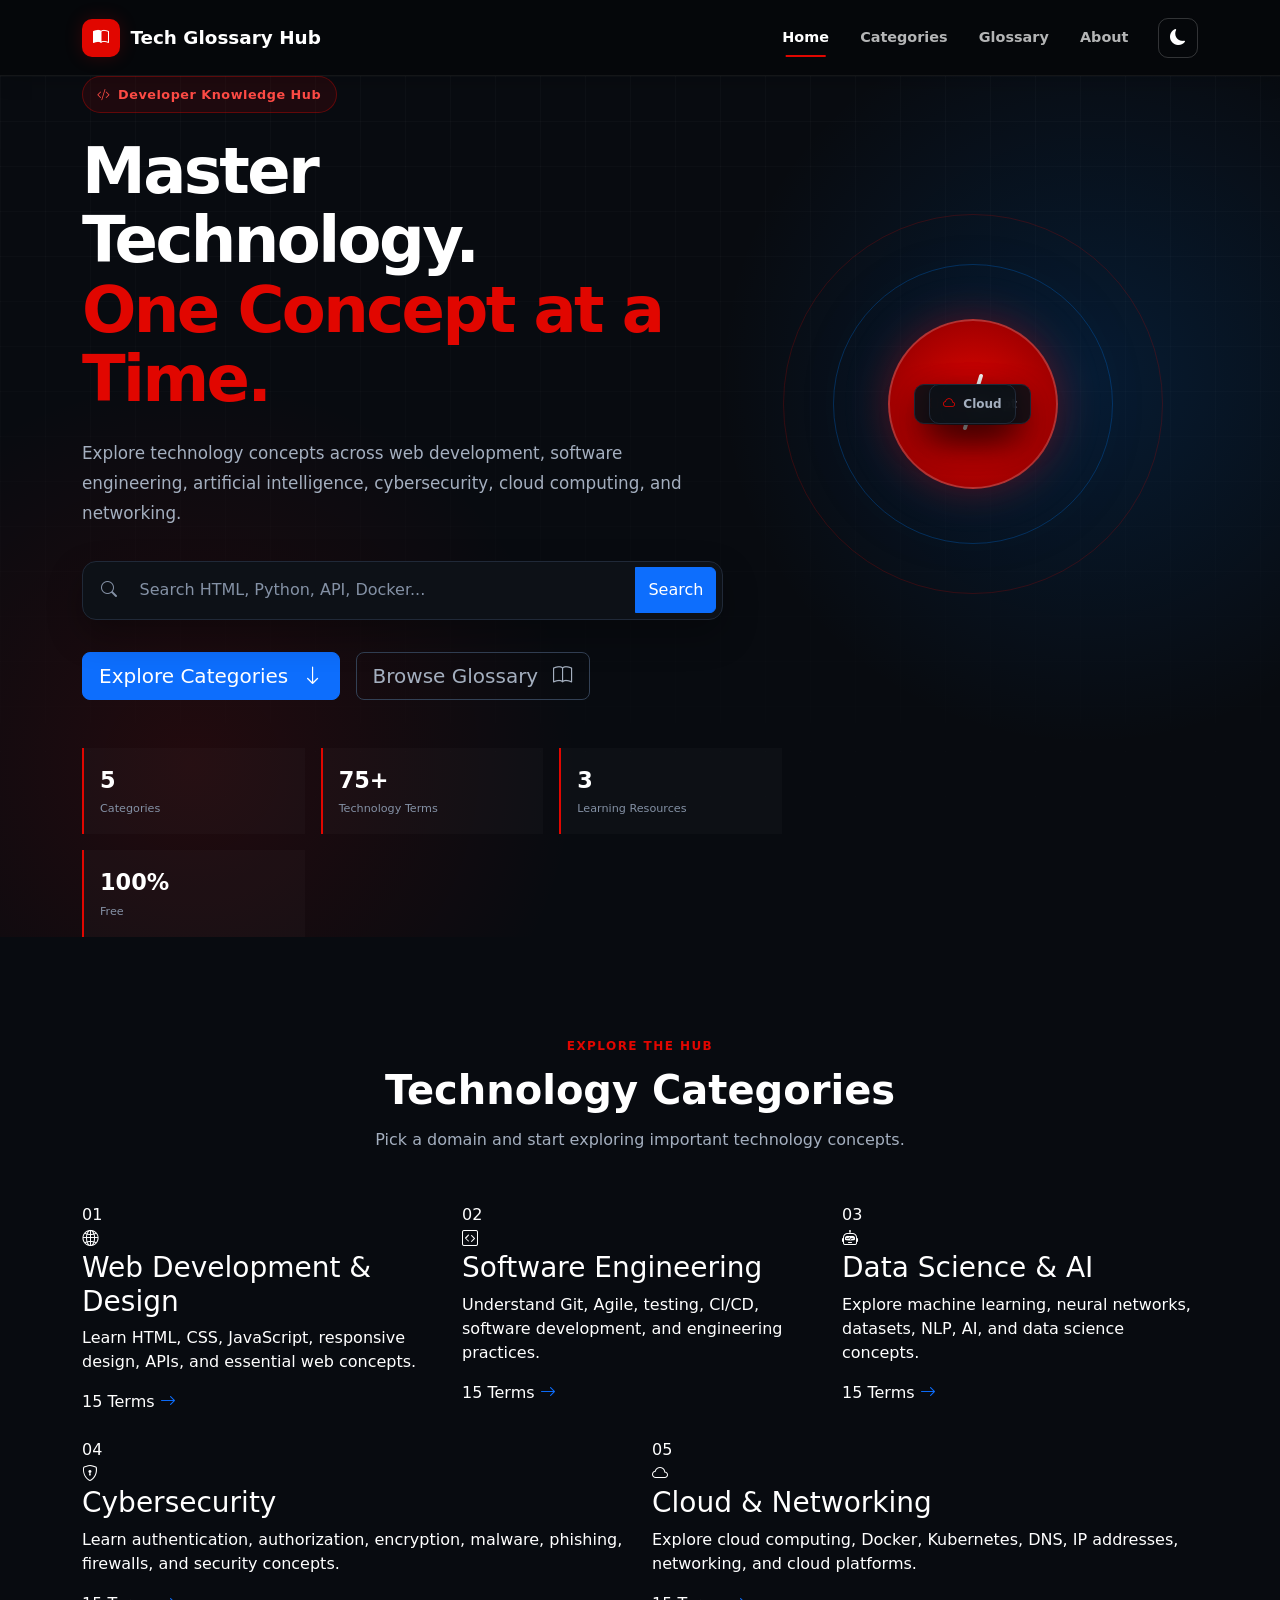
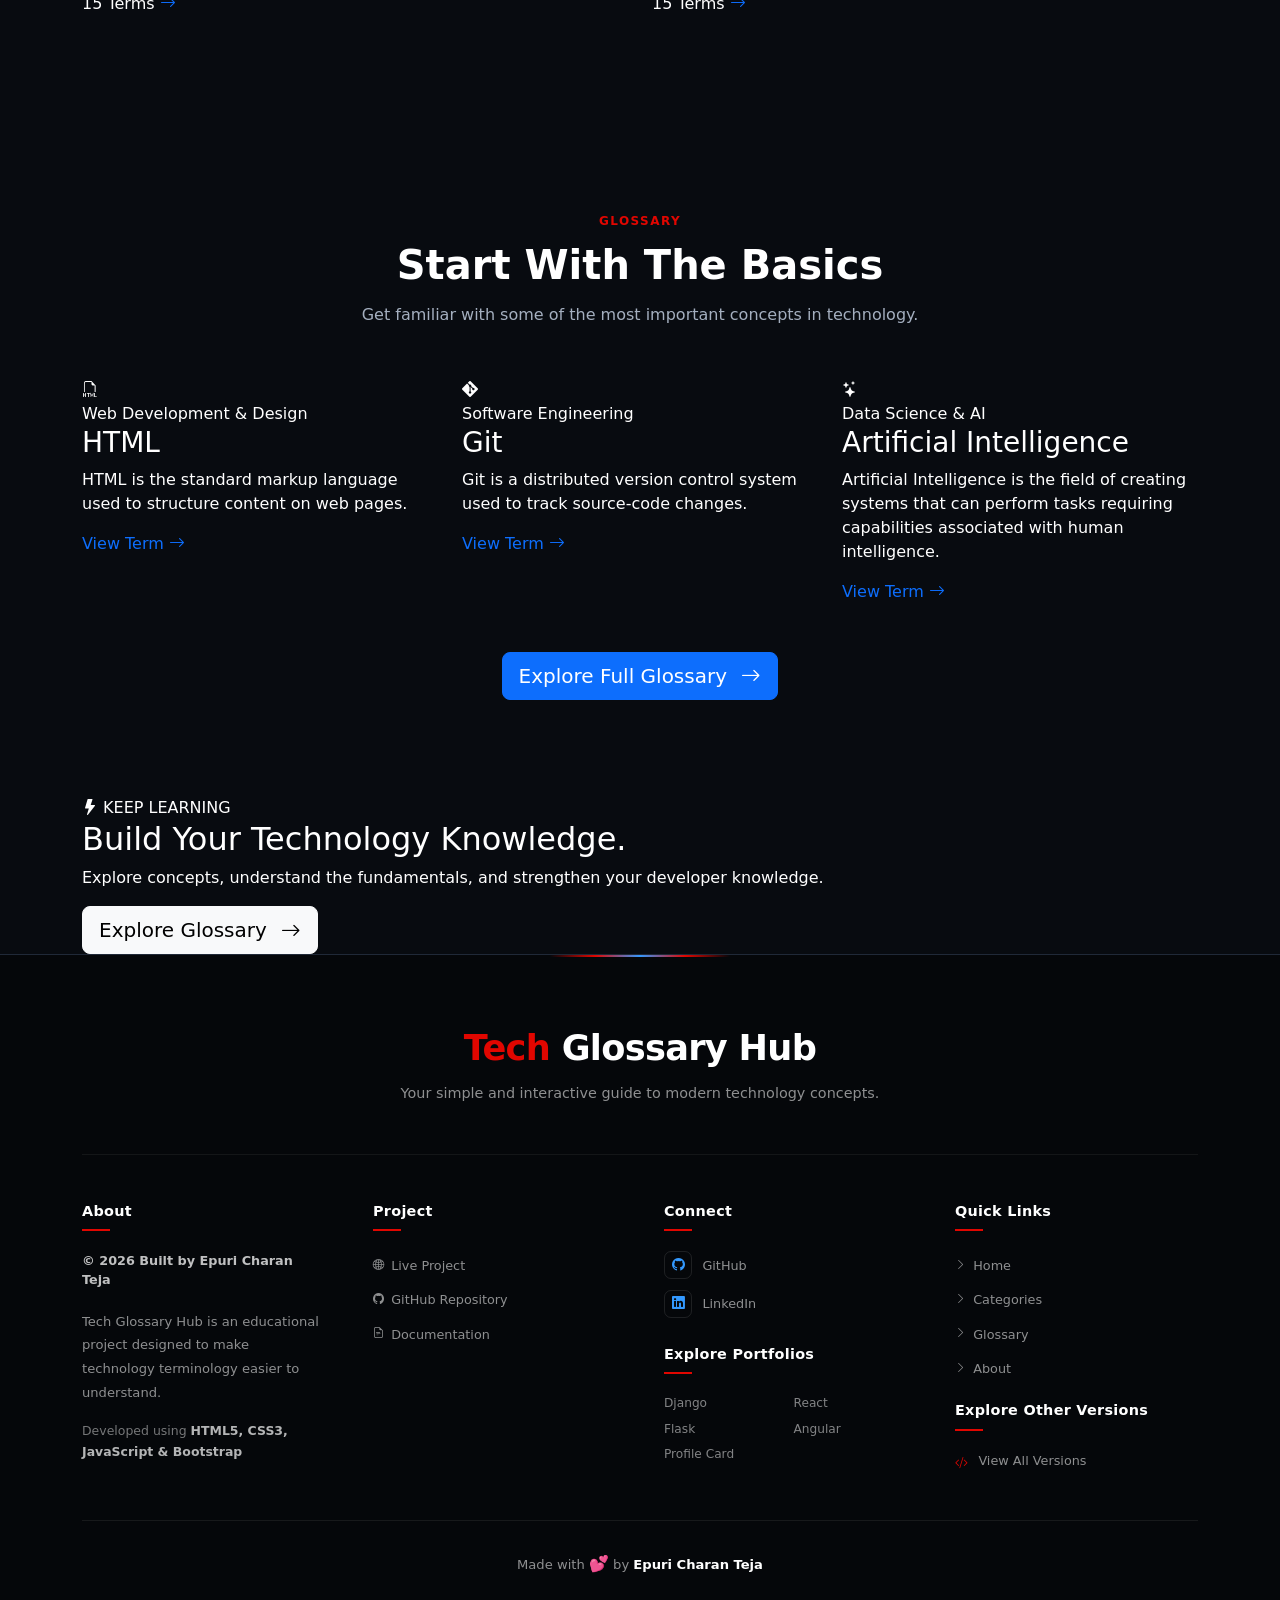
==== commit 1ea7d441: "feat: polish UI and add project versions page" ====
--- a/index.html
+++ b/index.html
@@ -130,7 +130,7 @@
 
                         <a
                             class="nav-link"
-                            href="pages/categories.html"
+                            href="./pages/categories.html"
                         >
                             Categories
                         </a>
@@ -154,7 +154,7 @@
 
                         <a
                             class="nav-link"
-                            href="#about"
+                            href="./pages/about.html"
                         >
                             About
                         </a>
@@ -655,136 +655,395 @@
     </main>
 
 
-    <!-- =====================================
-         Footer
-    ====================================== -->
-
-    <footer
-        class="site-footer"
-        id="about"
-    >
-
-        <div class="container">
-
-
-            <div class="row g-4">
-
-
-                <!-- About -->
-
-                <div class="col-lg-5">
-
-
-                    <a
-                        href="index.html"
-                        class="footer-brand"
-                    >
-
-                        <i class="bi bi-book-half"></i>
-
-                        Tech Glossary Hub
-
-                    </a>
-
-
-                    <p class="footer-description">
-
-                        An interactive technology glossary helping
-                        learners understand important technical
-                        concepts through simple explanations.
-
-                    </p>
-
+<!-- =========================================
+     Footer
+========================================== -->
+
+<footer class="site-footer">
+
+    <div class="container">
+
+
+        <!-- =====================================
+             Project Header
+        ====================================== -->
+
+        <div class="footer-project-header">
+
+            <h2>
+
+                <span>Tech</span> Glossary Hub
+
+            </h2>
+
+
+            <p class="footer-project-tagline">
+
+                Your simple and interactive guide to
+                modern technology concepts.
+
+            </p>
+
+        </div>
+
+
+        <!-- =====================================
+             Footer Main
+        ====================================== -->
+
+        <div class="footer-main">
+
+            <div class="row g-5">
+
+
+                <!-- =================================
+                     About
+                ================================== -->
+
+                <div class="col-lg-3 col-md-6">
+
+                    <div class="footer-column">
+
+                        <h5>
+                            About
+                        </h5>
+
+
+                        <p class="footer-copyright">
+
+                            © 2026 Built by
+                            Epuri Charan Teja
+
+                        </p>
+
+
+                        <p class="footer-about-text">
+
+                            Tech Glossary Hub is an
+                            educational project designed
+                            to make technology terminology
+                            easier to understand.
+
+                        </p>
+
+
+                        <p class="footer-built-with">
+
+                            Developed using
+
+                            <strong>
+                                HTML5, CSS3, JavaScript
+                                & Bootstrap
+                            </strong>
+
+                        </p>
+
+                    </div>
 
                 </div>
 
 
-                <!-- Quick Links -->
-
-                <div class="col-sm-6 col-lg-3">
-
-
-                    <h5>
-                        Quick Links
-                    </h5>
-
-
-                    <ul class="footer-links">
-
-
-                        <li>
-
-                            <a href="index.html">
-                                Home
+                <!-- =================================
+                     Project
+                ================================== -->
+
+                <div class="col-lg-3 col-md-6">
+
+                    <div class="footer-column">
+
+                        <h5>
+                            Project
+                        </h5>
+
+
+                        <ul class="footer-links">
+
+
+                            <li>
+
+                                <a
+                                    href="https://charanepuri.github.io/tech-glossary-hub-html/"
+                                    target="_blank"
+                                    rel="noopener noreferrer"
+                                >
+
+                                    <i
+                                        class="bi bi-globe2"
+                                    ></i>
+
+                                    Live Project
+
+                                </a>
+
+                            </li>
+
+
+                            <li>
+
+                                <a
+                                    href="https://github.com/charanepuri/tech-glossary-hub-html"
+                                    target="_blank"
+                                    rel="noopener noreferrer"
+                                >
+
+                                    <i
+                                        class="bi bi-github"
+                                    ></i>
+
+                                    GitHub Repository
+
+                                </a>
+
+                            </li>
+
+
+                            <li>
+
+                                <a
+                                    href="#"
+                                >
+
+                                    <i
+                                        class="bi bi-file-earmark-text"
+                                    ></i>
+
+                                    Documentation
+
+                                </a>
+
+                            </li>
+
+
+                        </ul>
+
+                    </div>
+
+                </div>
+
+
+                <!-- =================================
+                     Connect + Explore Portfolios
+                ================================== -->
+
+                <div class="col-lg-3 col-md-6">
+
+                    <div class="footer-column">
+
+                        <h5>
+                            Connect
+                        </h5>
+
+
+                        <div class="footer-social-links">
+
+
+                            <a
+                                class="footer-social-link"
+                                href="https://github.com/charanepuri"
+                                target="_blank"
+                                rel="noopener noreferrer"
+                            >
+
+                                <i
+                                    class="bi bi-github"
+                                ></i>
+
+                                GitHub
+
                             </a>
 
-                        </li>
-
-
-                        <li>
-
-                            <a href="#categories">
-                                Categories
+
+                            <a
+                                class="footer-social-link"
+                                href="https://www.linkedin.com/in/charan-teja-972aa9231"
+                                target="_blank"
+                                rel="noopener noreferrer"
+                            >
+
+                                <i
+                                    class="bi bi-linkedin"
+                                ></i>
+
+                                LinkedIn
+
                             </a>
 
-                        </li>
-
-
-                        <li>
-
-                            <a href="pages/glossary.html">
-                                Glossary
+
+                        </div>
+
+
+                        <h5>
+                            Explore Portfolios
+                        </h5>
+
+
+                        <div class="footer-portfolio">
+
+
+                            <a
+                                href="https://portfolio-site-django.onrender.com"
+                                target="_blank"
+                                rel="noopener noreferrer"
+                            >
+                                Django
                             </a>
 
-                        </li>
-
-
-                        <li>
-
-                            <a href="#about">
-                                About
+
+                            <a
+                                href="https://charan-react-portfolio.vercel.app"
+                                target="_blank"
+                                rel="noopener noreferrer"
+                            >
+                                React
                             </a>
 
-                        </li>
-
-
-                    </ul>
+
+                            <a
+                                href="https://flask-developer-dashboard-portfolio.onrender.com/"
+                                target="_blank"
+                                rel="noopener noreferrer"
+                            >
+                                Flask
+                            </a>
+
+
+                            <a
+                                href="https://angular-portfolio-sigma-eight.vercel.app/"
+                                target="_blank"
+                                rel="noopener noreferrer"
+                            >
+                                Angular
+                            </a>
+
+
+                            <a
+                                href="https://profile-card-angular.vercel.app/"
+                                target="_blank"
+                                rel="noopener noreferrer"
+                            >
+                                Profile Card
+                            </a>
+
+
+                        </div>
+
+                    </div>
 
                 </div>
 
 
-                <!-- Technologies -->
-
-                <div class="col-sm-6 col-lg-4">
-
-
-                    <h5>
-                        Built With
-                    </h5>
-
-
-                    <div class="tech-badges">
-
-
-                        <span>
-                            HTML5
-                        </span>
-
-
-                        <span>
-                            CSS3
-                        </span>
-
-
-                        <span>
-                            JavaScript
-                        </span>
-
-
-                        <span>
-                            Bootstrap
-                        </span>
-
+                <!-- =================================
+                     Quick Links
+                ================================== -->
+
+                <div class="col-lg-3 col-md-6">
+
+                    <div class="footer-column">
+
+                        <h5>
+                            Quick Links
+                        </h5>
+
+
+                        <ul class="footer-links">
+
+
+                            <li>
+
+                                <a href="index.html">
+
+                                    <i
+                                        class="bi bi-chevron-right"
+                                    ></i>
+
+                                    Home
+
+                                </a>
+
+                            </li>
+
+
+                            <li>
+
+                                <a
+                                    href="pages/categories.html"
+                                >
+
+                                    <i
+                                        class="bi bi-chevron-right"
+                                    ></i>
+
+                                    Categories
+
+                                </a>
+
+                            </li>
+
+
+                            <li>
+
+                                <a
+                                    href="pages/glossary.html"
+                                >
+
+                                    <i
+                                        class="bi bi-chevron-right"
+                                    ></i>
+
+                                    Glossary
+
+                                </a>
+
+                            </li>
+
+
+                            <li>
+
+                                <a
+                                    href="pages/about.html"
+                                >
+
+                                    <i
+                                        class="bi bi-chevron-right"
+                                    ></i>
+
+                                    About
+
+                                </a>
+
+                            </li>
+
+
+                        </ul>
+
+
+                        <h5
+                            class="mt-4"
+                        >
+                            Explore Other Versions
+                        </h5>
+
+
+                        <div
+                            class="footer-project-links"
+                        >
+
+
+                            <a
+                                class="footer-project-link"
+                                href="../pages/other-versions.html"
+                            >
+
+                                <i
+                                    class="bi bi-code-slash"
+                                ></i>
+
+                                View All Versions
+
+                            </a>
+
+
+                        </div>
 
                     </div>
 
@@ -793,29 +1052,39 @@
 
             </div>
 
-
-            <hr class="footer-divider">
-
-
-            <div class="footer-bottom">
-
-
-                <p>
-                    © 2026 Tech Glossary Hub
-                </p>
-
-
-                <p>
-                    Built with ❤️ for technology learners
-                </p>
-
-
-            </div>
-
-
         </div>
 
-    </footer>
+
+        <!-- =====================================
+             Divider
+        ====================================== -->
+
+        <hr class="footer-divider">
+
+
+        <!-- =====================================
+             Footer Bottom
+        ====================================== -->
+
+        <div class="footer-bottom">
+
+            <p class="footer-made-with">
+
+                Made with
+                <span class="heart">💕</span>
+                by
+                <strong>
+                    Epuri Charan Teja
+                </strong>
+
+            </p>
+
+        </div>
+
+
+    </div>
+
+</footer>
 
 
     <!-- =====================================
--- a/css/style.css
+++ b/css/style.css
@@ -1,4761 +1,60 @@
 /* =========================================
    Tech Glossary Hub
-   Global Styles
+   Main Stylesheet
 ========================================= */
 
 
 /* =========================================
-   CSS Variables
+   Theme
 ========================================= */
 
-:root {
+@import url("./variables.css");
 
-    --primary-color: #0d6efd;
-    --primary-hover: #0b5ed7;
-
-    --body-bg: #ffffff;
-    --section-bg: #f8fafc;
-
-    --card-bg: #ffffff;
-
-    --text-color: #172033;
-    --heading-color: #101828;
-    --muted-color: #667085;
-
-    --border-color: #e4e7ec;
-
-    --navbar-bg: #101828;
-    --footer-bg: #101828;
-
-    --shadow-sm:
-        0 4px 12px rgba(16, 24, 40, 0.05);
-
-    --shadow-md:
-        0 12px 30px rgba(16, 24, 40, 0.08);
-
-    --transition:
-        all 0.3s ease;
-
-}
-
-/* =========================================
-   Theme Variables
-========================================= */
-
-:root {
-
-    /* Spider-Man Dark Theme */
-
-    --bg-primary: #080b10;
-
-    --bg-secondary: #0d1117;
-
-    --bg-tertiary: #111722;
-
-    --bg-code: #05070a;
-
-    --border-color: #202938;
-
-    --border-hover: #334155;
-
-    --text-primary: #ffffff;
-
-    --text-secondary: #a4afbf;
-
-    --text-muted: #8491a5;
-
-    --primary-color: #e10600;
-
-    --primary-hover: #ff1711;
-
-    --accent-color: #3399ff;
-
-    --accent-dark: #0066cc;
-
-    --shadow-color:
-        rgba(0, 0, 0, 0.25);
-
-    --primary-shadow:
-        rgba(225, 6, 0, 0.2);
-
-    --transition-speed: 0.3s;
-
-}
-
-/* =========================================
-   Light Theme
-========================================= */
-
-body[data-theme="light"] {
-
-    --bg-primary: #f4f7fb;
-
-    --bg-secondary: #ffffff;
-
-    --bg-tertiary: #eef2f7;
-
-    --bg-code: #f1f5f9;
-
-    --border-color: #dbe2ea;
-
-    --border-hover: #b8c4d1;
-
-    --text-primary: #111827;
-
-    --text-secondary: #475569;
-
-    --text-muted: #64748b;
-
-    --primary-color: #d90400;
-
-    --primary-hover: #b80300;
-
-    --accent-color: #0066cc;
-
-    --accent-dark: #0052a3;
-
-    --shadow-color:
-        rgba(15, 23, 42, 0.1);
-
-    --primary-shadow:
-        rgba(217, 4, 0, 0.15);
-
-}
 
 /* =========================================
    Global
 ========================================= */
 
-html {
-    scroll-behavior: smooth;
-}
-
-body {
-
-    margin: 0;
-
-    background:
-        var(--bg-primary);
-
-    color:
-        var(--text-primary);
-
-    font-family:
-        "Inter",
-        system-ui,
-        -apple-system,
-        BlinkMacSystemFont,
-        "Segoe UI",
-        sans-serif;
-
-    transition:
-        background-color
-            var(--transition-speed)
-            ease,
-
-        color
-            var(--transition-speed)
-            ease;
-
-}
-
-a {
-    text-decoration: none;
-}
-
-button {
-    font-family: inherit;
-}
+@import url("./base.css");
 
 
 /* =========================================
-   Navbar
+   Shared Components
 ========================================= */
 
-.site-navbar {
+@import url("./navbar.css");
 
-    background: var(--navbar-bg);
-
-    padding: 0.9rem 0;
-
-    box-shadow:
-        0 2px 12px rgba(0, 0, 0, 0.08);
-
-}
-
-
-/* Brand */
-
-.brand {
-
-    display: flex;
-
-    align-items: center;
-
-    gap: 0.65rem;
-
-    /* color: #ffffff !important; */
-
-    color: var(--text-primary) !important;
-
-    font-size: 1.2rem;
-
-    font-weight: 800;
-
-}
-
-.brand-icon {
-
-    width: 38px;
-    height: 38px;
-
-    display: flex;
-
-    align-items: center;
-    justify-content: center;
-
-    border-radius: 10px;
-
-    background: var(--primary-color);
-
-    font-size: 1.1rem;
-
-}
-
-.brand:hover {
-
-    color:
-        var(--text-primary) !important;
-
-}
-
-
-.brand-text {
-
-    color:
-        var(--text-primary);
-
-}
-
-
-.nav-link {
-
-    color:
-        var(--text-muted) !important;
-
-    transition:
-        color
-        var(--transition-speed)
-        ease;
-
-}
-
-
-.nav-link:hover {
-
-    color:
-        var(--text-primary) !important;
-
-}
-
-
-.nav-link.active {
-
-    color:
-        var(--primary-color) !important;
-
-}
-
-/* =========================================
-   Theme Toggle
-========================================= */
-
-.theme-toggle {
-
-    width: 40px;
-
-    height: 40px;
-
-    display: flex;
-
-    align-items: center;
-
-    justify-content: center;
-
-    margin-left: 1rem;
-
-    border:
-        1px solid
-        var(--border-color);
-
-    border-radius: 50%;
-
-    background:
-        var(--bg-tertiary);
-
-    color:
-        var(--text-primary);
-
-    cursor: pointer;
-
-    transition:
-        background-color
-            var(--transition-speed)
-            ease,
-
-        border-color
-            var(--transition-speed)
-            ease,
-
-        color
-            var(--transition-speed)
-            ease,
-
-        transform
-            var(--transition-speed)
-            ease;
-
-}
-
-
-.theme-toggle:hover {
-
-    border-color:
-        var(--primary-color);
-
-    color:
-        var(--primary-color);
-
-    transform:
-        rotate(15deg);
-
-}
-
-.category-card {
-
-    background:
-        var(--bg-secondary);
-
-    border:
-        1px solid
-        var(--border-color);
-
-    color:
-        var(--text-primary);
-
-    transition:
-        background-color
-            var(--transition-speed)
-            ease,
-
-        border-color
-            var(--transition-speed)
-            ease,
-
-        transform
-            var(--transition-speed)
-            ease,
-
-        box-shadow
-            var(--transition-speed)
-            ease;
-
-}
-
-.category-card h3 {
-
-    color:
-        var(--text-primary);
-
-}
-
-
-.category-card p {
-
-    color:
-        var(--text-secondary);
-
-}
-
-
-.category-footer {
-
-    color:
-        var(--text-muted);
-
-}
-
-.term-preview-card {
-
-    background:
-        var(--bg-secondary);
-
-    border:
-        1px solid
-        var(--border-color);
-
-    transition:
-        background-color
-            var(--transition-speed)
-            ease,
-
-        border-color
-            var(--transition-speed)
-            ease,
-
-        transform
-            var(--transition-speed)
-            ease;
-
-}
-
-
-.term-preview-card h3 {
-
-    color:
-        var(--text-primary);
-
-}
-
-
-.term-preview-card p {
-
-    color:
-        var(--text-secondary);
-
-}
-
-.glossary-page {
-
-    background:
-        var(--bg-primary);
-
-    transition:
-        background-color
-            var(--transition-speed)
-            ease;
-
-}
-
-.glossary-card {
-
-    background:
-        var(--bg-secondary);
-
-    border:
-        1px solid
-        var(--border-color);
-
-    color:
-        var(--text-primary);
-
-    transition:
-        background-color
-            var(--transition-speed)
-            ease,
-
-        border-color
-            var(--transition-speed)
-            ease,
-
-        transform
-            var(--transition-speed)
-            ease;
-
-}
-
-
-.glossary-card h2 {
-
-    color:
-        var(--text-primary);
-
-}
-
-
-.glossary-card p {
-
-    color:
-        var(--text-secondary);
-
-}
-
-.term-syntax {
-
-    background:
-        var(--bg-code);
-
-    border:
-        1px solid
-        var(--border-color);
-
-}
-
-
-.term-syntax code {
-
-    color:
-        var(--text-secondary);
-
-}
-
-.glossary-search .input-group {
-
-    background:
-        var(--bg-secondary);
-
-    border:
-        1px solid
-        var(--border-color);
-
-}
-
-
-.glossary-search .input-group-text {
-
-    background:
-        var(--bg-secondary);
-
-    border: 0;
-
-    color:
-        var(--text-muted);
-
-}
-
-
-.glossary-search .form-control {
-
-    background:
-        var(--bg-secondary);
-
-    border: 0;
-
-    color:
-        var(--text-primary);
-
-}
-
-
-.glossary-search .form-control::placeholder {
-
-    color:
-        var(--text-muted);
-
-}
-
-
-.glossary-search .form-control:focus {
-
-    background:
-        var(--bg-secondary);
-
-    color:
-        var(--text-primary);
-
-}
-
-.filter-btn {
-
-    border:
-        1px solid
-        var(--border-color);
-
-    background:
-        var(--bg-secondary);
-
-    color:
-        var(--text-muted);
-
-}
-
-
-.filter-btn:hover {
-
-    border-color:
-        var(--primary-color);
-
-    color:
-        var(--text-primary);
-
-}
-
-
-.filter-btn.active {
-
-    border-color:
-        var(--primary-color);
-
-    background:
-        var(--primary-color);
-
-    color:
-        #ffffff;
-
-}
-
-.term-details-card {
-
-    background:
-        var(--bg-secondary);
-
-    border:
-        1px solid
-        var(--border-color);
-
-}
-
-
-.term-details-heading h1 {
-
-    color:
-        var(--text-primary);
-
-}
-
-
-.term-details-category {
-
-    color:
-        var(--accent-color);
-
-}
-
-
-.term-definition {
-
-    color:
-        var(--text-secondary);
-
-}
-
-.term-code-block {
-
-    background:
-        var(--bg-code);
-
-    border:
-        1px solid
-        var(--border-color);
-
-}
-
-
-.code-header {
-
-    background:
-        var(--bg-tertiary);
-
-    border-bottom:
-        1px solid
-        var(--border-color);
-
-}
-
-
-.code-header span {
-
-    color:
-        var(--text-muted);
-
-}
-
-
-.term-code-block code {
-
-    color:
-        var(--text-secondary);
-
-}
-
-.term-nav-button {
-
-    background:
-        var(--bg-tertiary);
-
-    border:
-        1px solid
-        var(--border-color);
-
-    color:
-        var(--text-secondary);
-
-}
-
-
-.term-nav-button:hover {
-
-    border-color:
-        var(--primary-color);
-
-    background:
-        var(--bg-secondary);
-
-    color:
-        var(--text-primary);
-
-}
-
-.site-footer {
-
-    background:
-        var(--bg-secondary);
-
-    border-top:
-        1px solid
-        var(--border-color);
-
-    transition:
-        background-color
-            var(--transition-speed)
-            ease;
-
-}
-
-
-.footer-description {
-
-    color:
-        var(--text-muted);
-
-}
-
-
-.site-footer h5 {
-
-    color:
-        var(--text-primary);
-
-}
-
-
-.footer-links a {
-
-    color:
-        var(--text-muted);
-
-}
-
-
-.footer-links a:hover {
-
-    color:
-        var(--primary-color);
-
-}
-
-
-.footer-bottom {
-
-    color:
-        var(--text-muted);
-
-}
-
-/* =========================================
-   Theme Transition
-========================================= */
-
-body,
-.site-navbar,
-.category-card,
-.term-preview-card,
-.glossary-card,
-.term-details-card,
-.term-code-block,
-.term-not-found,
-.term-nav-button,
-.glossary-search .input-group,
-.glossary-search .form-control,
-.filter-btn,
-.site-footer {
-
-    transition:
-        background-color 0.3s ease,
-        border-color 0.3s ease,
-        color 0.3s ease,
-        box-shadow 0.3s ease;
-
-}
-
-/* Navigation */
-
-.navbar-nav {
-    gap: 0.35rem;
-}
-
-.nav-link {
-
-    position: relative;
-
-    padding: 0.55rem 0.85rem !important;
-
-    color: rgba(255, 255, 255, 0.72) !important;
-
-    font-size: 0.95rem;
-
-    font-weight: 500;
-
-    transition: var(--transition);
-
-}
-
-.nav-link:hover,
-.nav-link.active {
-
-    color: #ffffff !important;
-
-}
-
-.nav-link::after {
-
-    content: "";
-
-    position: absolute;
-
-    left: 50%;
-
-    bottom: 0;
-
-    width: 0;
-
-    height: 2px;
-
-    background: var(--primary-color);
-
-    transform: translateX(-50%);
-
-    transition: var(--transition);
-
-}
-
-.nav-link:hover::after,
-.nav-link.active::after {
-
-    width: 60%;
-
-}
-
-
-/* Theme Toggle */
-
-.theme-toggle {
-
-    width: 40px;
-    height: 40px;
-
-    display: flex;
-
-    align-items: center;
-    justify-content: center;
-
-    margin-left: 1rem;
-
-    border: 1px solid rgba(255, 255, 255, 0.2);
-
-    border-radius: 10px;
-
-    background: transparent;
-
-    color: #ffffff;
-
-    cursor: pointer;
-
-    transition: var(--transition);
-
-}
-
-.theme-toggle:hover {
-
-    background: rgba(255, 255, 255, 0.1);
-
-    border-color: rgba(255, 255, 255, 0.4);
-
-}
+@import url("./footer.css");
 
 
 /* =========================================
-   Hero
+   Home Page
 ========================================= */
 
-.hero-section {
+@import url("./hero.css");
 
-    padding: 6rem 0;
-
-    background:
-        linear-gradient(
-            135deg,
-            #f8fafc 0%,
-            #ffffff 55%,
-            #eef5ff 100%
-        );
-
-}
-
-
-.hero-badge {
-
-    display: inline-flex;
-
-    align-items: center;
-
-    gap: 0.45rem;
-
-    padding: 0.5rem 0.9rem;
-
-    border-radius: 50px;
-
-    background: rgba(13, 110, 253, 0.1);
-
-    color: var(--primary-color);
-
-    font-size: 0.85rem;
-
-    font-weight: 600;
-
-}
-
-
-.hero-title {
-
-    margin-top: 1.5rem;
-
-    color: var(--heading-color);
-
-    font-size: clamp(2.5rem, 5vw, 4.2rem);
-
-    line-height: 1.08;
-
-    font-weight: 800;
-
-    letter-spacing: -0.04em;
-
-}
-
-.hero-title span {
-    color: var(--primary-color);
-}
-
-
-.hero-description {
-
-    max-width: 650px;
-
-    margin-top: 1.5rem;
-
-    color: var(--muted-color);
-
-    font-size: 1.1rem;
-
-    line-height: 1.8;
-
-}
-
-
-.hero-search {
-
-    max-width: 700px;
-
-    margin-top: 2rem;
-
-}
-
-
-.hero-search .input-group {
-
-    padding: 0.35rem;
-
-    border-radius: 14px;
-
-    background: #ffffff;
-
-    box-shadow: var(--shadow-md);
-
-}
-
-
-.hero-search .input-group-text {
-
-    border: none;
-
-    background: transparent;
-
-    color: var(--muted-color);
-
-}
-
-
-.hero-search .form-control {
-
-    border: none;
-
-    box-shadow: none;
-
-    padding: 0.8rem;
-
-}
-
-
-.hero-search .btn {
-
-    border-radius: 10px !important;
-
-    padding: 0.75rem 1.5rem;
-
-}
+@import url("./home.css");
 
 
 /* =========================================
-   Hero Card
+   Other Pages
 ========================================= */
 
-.hero-card {
+@import url("./categories.css");
 
-    margin-top: 2rem;
+@import url("./glossary.css");
 
-    padding: 2.5rem;
+@import url("./term.css");
 
-    border: 1px solid var(--border-color);
+@import url("./other-versions.css");
 
-    border-radius: 24px;
+@import url("./about.css");
 
-    background: rgba(255, 255, 255, 0.85);
-
-    box-shadow: var(--shadow-md);
-
-}
-
-
-.hero-card-icon {
-
-    width: 70px;
-    height: 70px;
-
-    display: flex;
-
-    align-items: center;
-    justify-content: center;
-
-    margin-bottom: 1.5rem;
-
-    border-radius: 18px;
-
-    background: rgba(13, 110, 253, 0.1);
-
-    color: var(--primary-color);
-
-    font-size: 2rem;
-
-}
-
-
-.hero-card h3 {
-
-    color: var(--heading-color);
-
-    font-size: 1.5rem;
-
-    font-weight: 700;
-
-}
-
-
-.hero-card p {
-
-    margin-top: 1rem;
-
-    color: var(--muted-color);
-
-    line-height: 1.7;
-
-}
-
-
-/* =========================================
-   Hero Statistics
-========================================= */
-
-.hero-stats {
-
-    display: flex;
-
-    gap: 1rem;
-
-    margin-top: 2rem;
-
-    padding-top: 1.5rem;
-
-    border-top: 1px solid var(--border-color);
-
-}
-
-
-.hero-stats div {
-
-    flex: 1;
-
-    text-align: center;
-
-}
-
-
-.hero-stats strong {
-
-    display: block;
-
-    color: var(--heading-color);
-
-    font-size: 1.35rem;
-
-}
-
-
-.hero-stats span {
-
-    display: block;
-
-    margin-top: 0.25rem;
-
-    color: var(--muted-color);
-
-    font-size: 0.8rem;
-
-}
-
-
-/* =========================================
-   Sections
-========================================= */
-
-.section-padding {
-    padding: 6rem 0;
-}
-
-.section-heading {
-    margin-bottom: 3rem;
-}
-
-.section-heading > span {
-
-    color: var(--primary-color);
-
-    font-size: 0.8rem;
-
-    font-weight: 700;
-
-    letter-spacing: 0.12em;
-
-}
-
-
-.section-heading h2 {
-
-    margin-top: 0.6rem;
-
-    color: var(--heading-color);
-
-    font-size: 2.2rem;
-
-    font-weight: 750;
-
-}
-
-
-.section-heading p {
-
-    max-width: 600px;
-
-    margin: 0.75rem auto 0;
-
-    color: var(--muted-color);
-
-}
-
-
-/* =========================================
-   Category Cards
-========================================= */
-
-.category-card {
-
-    height: 100%;
-
-    padding: 2rem;
-
-    border: 1px solid var(--border-color);
-
-    border-radius: 18px;
-
-    background: var(--card-bg);
-
-    transition: var(--transition);
-
-}
-
-
-.category-card:hover {
-
-    transform: translateY(-6px);
-
-    border-color: rgba(13, 110, 253, 0.3);
-
-    box-shadow: var(--shadow-md);
-
-}
-
-
-.category-icon {
-
-    width: 55px;
-    height: 55px;
-
-    display: flex;
-
-    align-items: center;
-    justify-content: center;
-
-    margin-bottom: 1.25rem;
-
-    border-radius: 14px;
-
-    background: rgba(13, 110, 253, 0.1);
-
-    color: var(--primary-color);
-
-    font-size: 1.5rem;
-
-}
-
-
-.category-card h3 {
-
-    color: var(--heading-color);
-
-    font-size: 1.2rem;
-
-    font-weight: 700;
-
-}
-
-
-.category-card p {
-
-    margin-top: 0.8rem;
-
-    color: var(--muted-color);
-
-    line-height: 1.7;
-
-}
-
-
-.category-card > span {
-
-    display: inline-block;
-
-    margin-top: 0.5rem;
-
-    color: var(--primary-color);
-
-    font-size: 0.85rem;
-
-    font-weight: 700;
-
-}
-
-
-/* =========================================
-   Glossary Preview
-========================================= */
-
-.glossary-preview {
-
-    background: var(--section-bg);
-
-}
-
-
-/* =========================================
-   Footer
-========================================= */
-
-.site-footer {
-
-    padding: 4rem 0 1.5rem;
-
-    background: var(--footer-bg);
-
-    color: #ffffff;
-
-}
-
-
-.footer-brand {
-
-    display: inline-flex;
-
-    align-items: center;
-
-    gap: 0.6rem;
-
-    color: #ffffff;
-
-    font-size: 1.15rem;
-
-    font-weight: 700;
-
-}
-
-
-.footer-brand i {
-    color: var(--primary-color);
-}
-
-
-.footer-description {
-
-    max-width: 450px;
-
-    margin-top: 1rem;
-
-    color: rgba(255, 255, 255, 0.6);
-
-    line-height: 1.7;
-
-}
-
-
-.site-footer h5 {
-
-    margin-bottom: 1.2rem;
-
-    font-size: 1rem;
-
-    font-weight: 700;
-
-}
-
-
-.footer-links {
-
-    margin: 0;
-
-    padding: 0;
-
-    list-style: none;
-
-}
-
-
-.footer-links li {
-    margin-bottom: 0.65rem;
-}
-
-
-.footer-links a {
-
-    color: rgba(255, 255, 255, 0.6);
-
-    transition: var(--transition);
-
-}
-
-
-.footer-links a:hover {
-
-    color: #ffffff;
-
-}
-
-
-.tech-badges {
-
-    display: flex;
-
-    flex-wrap: wrap;
-
-    gap: 0.5rem;
-
-}
-
-
-.tech-badges span {
-
-    padding: 0.45rem 0.75rem;
-
-    border: 1px solid rgba(255, 255, 255, 0.15);
-
-    border-radius: 7px;
-
-    color: rgba(255, 255, 255, 0.7);
-
-    font-size: 0.8rem;
-
-}
-
-
-.footer-divider {
-
-    margin: 3rem 0 1.5rem;
-
-    border-color: rgba(255, 255, 255, 0.1);
-
-}
-
-
-.footer-bottom {
-
-    display: flex;
-
-    justify-content: space-between;
-
-    gap: 1rem;
-
-}
-
-
-.footer-bottom p {
-
-    margin: 0;
-
-    color: rgba(255, 255, 255, 0.5);
-
-    font-size: 0.85rem;
-
-}
-
-
-/* =========================================
-   Dark Mode Foundation
-========================================= */
-
-body.dark-mode {
-
-    --body-bg: #0b1120;
-
-    --section-bg: #111827;
-
-    --card-bg: #111827;
-
-    --text-color: #e5e7eb;
-
-    --heading-color: #f8fafc;
-
-    --muted-color: #94a3b8;
-
-    --border-color: #1f2937;
-
-}
-
-
-body.dark-mode .hero-section {
-
-    background:
-        linear-gradient(
-            135deg,
-            #0b1120 0%,
-            #111827 55%,
-            #0f1d35 100%
-        );
-
-}
-
-
-body.dark-mode .hero-card {
-
-    background: rgba(17, 24, 39, 0.9);
-
-}
-
-
-body.dark-mode .hero-search .input-group {
-
-    background: #111827;
-
-}
-
-
-body.dark-mode .hero-search .form-control {
-
-    background: #111827;
-
-    color: #e5e7eb;
-
-}
-
-
-body.dark-mode .hero-search .form-control::placeholder {
-
-    color: #64748b;
-
-}
+/* @import url("./404.css"); */
 
 
 /* =========================================
    Responsive
 ========================================= */
 
-@media (max-width: 991px) {
-
-    .navbar-nav {
-
-        margin-top: 1rem;
-
-    }
-
-    .theme-toggle {
-
-        margin-top: 0.75rem;
-
-        margin-left: 0;
-
-    }
-
-    .hero-section {
-
-        padding: 4.5rem 0;
-
-    }
-
-    .hero-card {
-
-        margin-top: 3rem;
-
-    }
-
-}
-
-
-@media (max-width: 767px) {
-
-    .section-padding {
-
-        padding: 4.5rem 0;
-
-    }
-
-    .hero-title {
-
-        font-size: 2.7rem;
-
-    }
-
-    .footer-bottom {
-
-        flex-direction: column;
-
-        text-align: center;
-
-    }
-
-}
-
-
-@media (max-width: 576px) {
-
-    .hero-section {
-
-        padding: 3.5rem 0;
-
-    }
-
-    .hero-title {
-
-        font-size: 2.3rem;
-
-    }
-
-    .hero-description {
-
-        font-size: 1rem;
-
-    }
-
-    .hero-search .input-group {
-
-        flex-direction: column;
-
-        padding: 0.5rem;
-
-    }
-
-    .hero-search .input-group-text {
-
-        display: none;
-
-    }
-
-    .hero-search .form-control {
-
-        min-height: 48px;
-
-    }
-
-    .hero-search .btn {
-
-        width: 100%;
-
-    }
-
-    .hero-stats {
-
-        gap: 0.5rem;
-
-    }
-
-    .hero-stats strong {
-
-        font-size: 1.1rem;
-
-    }
-
-    .hero-stats span {
-
-        font-size: 0.7rem;
-
-    }
-
-}
-
-
-/* =========================================
-   Phase 3
-   Spider-Man Inspired Home Page
-========================================= */
-
-
-/* =========================================
-   Hero Enhancement
-========================================= */
-
-.hero-section {
-
-    position: relative;
-
-    min-height: 720px;
-
-    display: flex;
-
-    align-items: center;
-
-    overflow: hidden;
-
-    background:
-        radial-gradient(
-            circle at 85% 35%,
-            rgba(0, 102, 204, 0.18),
-            transparent 30%
-        ),
-        radial-gradient(
-            circle at 15% 80%,
-            rgba(225, 6, 0, 0.12),
-            transparent 30%
-        ),
-        #05070a;
-
-}
-
-
-.hero-section::before {
-
-    content: "";
-
-    position: absolute;
-
-    inset: 0;
-
-    background-image:
-        linear-gradient(
-            rgba(255, 255, 255, 0.025) 1px,
-            transparent 1px
-        ),
-        linear-gradient(
-            90deg,
-            rgba(255, 255, 255, 0.025) 1px,
-            transparent 1px
-        );
-
-    background-size: 45px 45px;
-
-    mask-image:
-        linear-gradient(
-            to bottom,
-            black,
-            transparent
-        );
-
-}
-
-
-/* Web Decorative Lines */
-
-.hero-web {
-
-    position: absolute;
-
-    width: 350px;
-
-    height: 350px;
-
-    border: 1px solid rgba(255, 255, 255, 0.06);
-
-    border-radius: 50%;
-
-}
-
-
-.web-one {
-
-    top: -150px;
-
-    right: -80px;
-
-}
-
-
-.web-two {
-
-    top: -40px;
-
-    right: 80px;
-
-    transform: scale(0.7);
-
-}
-
-
-.web-three {
-
-    bottom: -200px;
-
-    left: -100px;
-
-    transform: scale(0.8);
-
-}
-
-
-/* Hero Content */
-
-.hero-section .hero-title {
-
-    color: #ffffff;
-
-}
-
-
-.hero-section .hero-description {
-
-    color: #a7b0be;
-
-}
-
-
-/* Hero Badge */
-
-.hero-badge {
-
-    border: 1px solid rgba(225, 6, 0, 0.35);
-
-    background: rgba(225, 6, 0, 0.1);
-
-    color: #ff4b45;
-
-}
-
-
-/* Hero Buttons */
-
-.hero-actions {
-
-    display: flex;
-
-    flex-wrap: wrap;
-
-    gap: 1rem;
-
-    margin-top: 2rem;
-
-}
-
-
-.hero-actions .btn-outline-secondary {
-
-    border-color: #334155;
-
-    color: #cbd5e1;
-
-}
-
-
-.hero-actions .btn-outline-secondary:hover {
-
-    background: #ffffff;
-
-    color: #05070a;
-
-}
-
-
-/* =========================================
-   Hero Search
-========================================= */
-
-.hero-search .input-group {
-
-    border: 1px solid #263244;
-
-    background: #0d1117;
-
-}
-
-
-.hero-search .input-group-text {
-
-    color: #64748b;
-
-}
-
-
-.hero-search .form-control {
-
-    color: #ffffff;
-
-    background: transparent;
-
-}
-
-
-.hero-search .form-control::placeholder {
-
-    color: #64748b;
-
-}
-
-
-/* =========================================
-   Hero Visual
-========================================= */
-
-.hero-visual {
-
-    position: relative;
-
-    width: 420px;
-
-    height: 420px;
-
-    max-width: 100%;
-
-    margin: 2rem auto 0;
-
-    display: flex;
-
-    align-items: center;
-
-    justify-content: center;
-
-}
-
-
-.spider-emblem {
-
-    width: 170px;
-
-    height: 170px;
-
-    display: flex;
-
-    align-items: center;
-
-    justify-content: center;
-
-    border-radius: 50%;
-
-    background:
-        radial-gradient(
-            circle,
-            #e10600 0%,
-            #a30000 70%,
-            #680000 100%
-        );
-
-    border: 2px solid rgba(255, 255, 255, 0.2);
-
-    box-shadow:
-        0 0 40px rgba(225, 6, 0, 0.35),
-        0 0 100px rgba(0, 102, 204, 0.15);
-
-    color: #ffffff;
-
-    font-size: 4rem;
-
-    z-index: 3;
-
-}
-
-
-/* Orbit */
-
-.orbit {
-
-    position: absolute;
-
-    border: 1px solid rgba(0, 102, 204, 0.35);
-
-    border-radius: 50%;
-
-}
-
-
-.orbit-one {
-
-    width: 280px;
-    height: 280px;
-
-}
-
-
-.orbit-two {
-
-    width: 380px;
-    height: 380px;
-
-    border-color: rgba(225, 6, 0, 0.2);
-
-}
-
-
-/* Floating Cards */
-
-.floating-card {
-
-    position: absolute;
-
-    display: flex;
-
-    align-items: center;
-
-    gap: 0.5rem;
-
-    padding: 0.7rem 1rem;
-
-    border: 1px solid #263244;
-
-    border-radius: 10px;
-
-    background: rgba(13, 17, 23, 0.95);
-
-    color: #ffffff;
-
-    box-shadow:
-        0 10px 30px rgba(0, 0, 0, 0.3);
-
-    font-size: 0.85rem;
-
-    font-weight: 600;
-
-    z-index: 4;
-
-}
-
-
-.floating-card i {
-
-    color: #e10600;
-
-    font-size: 1rem;
-
-}
-
-
-.card-top {
-
-    top: 10px;
-
-    left: 50%;
-
-    transform: translateX(-50%);
-
-}
-
-
-.card-right {
-
-    top: 42%;
-
-    right: -10px;
-
-}
-
-
-.card-bottom {
-
-    bottom: 10px;
-
-    left: 50%;
-
-    transform: translateX(-50%);
-
-}
-
-
-.card-left {
-
-    top: 42%;
-
-    left: -10px;
-
-}
-
-
-/* =========================================
-   Hero Statistics
-========================================= */
-
-.hero-stats-row {
-
-    position: relative;
-
-    display: grid;
-
-    grid-template-columns:
-        repeat(4, 1fr);
-
-    gap: 1px;
-
-    margin-top: 5rem;
-
-    border: 1px solid #263244;
-
-    border-radius: 14px;
-
-    overflow: hidden;
-
-    background: #263244;
-
-}
-
-
-.hero-stat {
-
-    padding: 1.3rem;
-
-    text-align: center;
-
-    background: #0b1017;
-
-}
-
-
-.hero-stat strong {
-
-    display: block;
-
-    color: #ffffff;
-
-    font-size: 1.5rem;
-
-}
-
-
-.hero-stat span {
-
-    display: block;
-
-    margin-top: 0.3rem;
-
-    color: #64748b;
-
-    font-size: 0.8rem;
-
-}
-
-
-/* =========================================
-   Categories
-========================================= */
-
-.categories-section {
-
-    background: #080b10;
-
-}
-
-
-.categories-section .section-heading span,
-.featured-section .section-heading span {
-
-    color: #e10600;
-
-}
-
-
-.categories-section .section-heading h2,
-.featured-section .section-heading h2 {
-
-    color: #ffffff;
-
-}
-
-
-.categories-section .section-heading p,
-.featured-section .section-heading p {
-
-    color: #8491a5;
-
-}
-
-
-/* Category Card */
-
-.category-card {
-
-    position: relative;
-
-    overflow: hidden;
-
-    border: 1px solid #202938;
-
-    background: #0d1117;
-
-}
-
-
-.category-card::before {
-
-    content: "";
-
-    position: absolute;
-
-    top: 0;
-
-    left: 0;
-
-    width: 100%;
-
-    height: 3px;
-
-    background:
-        linear-gradient(
-            90deg,
-            #e10600,
-            #0066cc
-        );
-
-    transform: scaleX(0);
-
-    transform-origin: left;
-
-    transition: transform 0.3s ease;
-
-}
-
-
-.category-card:hover::before {
-
-    transform: scaleX(1);
-
-}
-
-
-.category-card:hover {
-
-    border-color: #334155;
-
-    background: #101722;
-
-}
-
-
-.category-number {
-
-    position: absolute;
-
-    top: 1.25rem;
-
-    right: 1.5rem;
-
-    color: #263244;
-
-    font-size: 2rem;
-
-    font-weight: 800;
-
-}
-
-
-.category-icon {
-
-    background:
-        rgba(225, 6, 0, 0.1);
-
-    color: #ff332d;
-
-}
-
-
-.category-card h3 {
-
-    color: #f8fafc;
-
-}
-
-
-.category-card p {
-
-    color: #8491a5;
-
-}
-
-
-.category-footer {
-
-    display: flex;
-
-    align-items: center;
-
-    justify-content: space-between;
-
-    margin-top: 1.5rem;
-
-}
-
-
-.category-footer span {
-
-    color: #0066cc;
-
-    font-size: 0.85rem;
-
-    font-weight: 700;
-
-}
-
-
-.category-footer i {
-
-    color: #e10600;
-
-    transition: transform 0.3s ease;
-
-}
-
-
-.category-card:hover .category-footer i {
-
-    transform: translateX(5px);
-
-}
-
-
-/* =========================================
-   Featured Terms
-========================================= */
-
-.featured-section {
-
-    background: #05070a;
-
-}
-
-
-.term-preview-card {
-
-    height: 100%;
-
-    padding: 2rem;
-
-    border: 1px solid #202938;
-
-    border-radius: 18px;
-
-    background: #0d1117;
-
-    transition: all 0.3s ease;
-
-}
-
-
-.term-preview-card:hover {
-
-    transform: translateY(-5px);
-
-    border-color: rgba(225, 6, 0, 0.45);
-
-    box-shadow:
-        0 15px 35px rgba(0, 0, 0, 0.3);
-
-}
-
-
-.term-icon {
-
-    width: 55px;
-    height: 55px;
-
-    display: flex;
-
-    align-items: center;
-    justify-content: center;
-
-    margin-bottom: 1.25rem;
-
-    border-radius: 14px;
-
-    background: rgba(0, 102, 204, 0.12);
-
-    color: #3399ff;
-
-    font-size: 1.5rem;
-
-}
-
-
-.term-category {
-
-    color: #e10600;
-
-    font-size: 0.75rem;
-
-    font-weight: 700;
-
-    text-transform: uppercase;
-
-    letter-spacing: 0.06em;
-
-}
-
-
-.term-preview-card h3 {
-
-    margin-top: 0.5rem;
-
-    color: #ffffff;
-
-    font-size: 1.25rem;
-
-}
-
-
-.term-preview-card p {
-
-    margin-top: 0.8rem;
-
-    color: #8491a5;
-
-    line-height: 1.7;
-
-}
-
-
-.term-preview-card a {
-
-    display: inline-flex;
-
-    align-items: center;
-
-    gap: 0.5rem;
-
-    margin-top: 1rem;
-
-    color: #3399ff;
-
-    font-size: 0.9rem;
-
-    font-weight: 600;
-
-}
-
-
-.term-preview-card a:hover {
-
-    color: #ffffff;
-
-}
-
-
-/* =========================================
-   CTA
-========================================= */
-
-.cta-section {
-
-    padding: 5rem 0;
-
-    background: #080b10;
-
-}
-
-
-.cta-card {
-
-    position: relative;
-
-    overflow: hidden;
-
-    padding: 4rem 2rem;
-
-    text-align: center;
-
-    border: 1px solid rgba(225, 6, 0, 0.3);
-
-    border-radius: 24px;
-
-    background:
-        radial-gradient(
-            circle at center,
-            rgba(225, 6, 0, 0.12),
-            transparent 55%
-        ),
-        #0d1117;
-
-}
-
-
-.cta-card::before {
-
-    content: "";
-
-    position: absolute;
-
-    inset: 0;
-
-    background:
-        linear-gradient(
-            135deg,
-            rgba(225, 6, 0, 0.06),
-            transparent 50%,
-            rgba(0, 102, 204, 0.06)
-        );
-
-}
-
-
-.cta-badge {
-
-    display: inline-flex;
-
-    align-items: center;
-
-    gap: 0.4rem;
-
-    padding: 0.45rem 0.8rem;
-
-    border-radius: 50px;
-
-    background: rgba(225, 6, 0, 0.1);
-
-    color: #ff4b45;
-
-    font-size: 0.75rem;
-
-    font-weight: 700;
-
-}
-
-
-.cta-card h2 {
-
-    margin-top: 1rem;
-
-    color: #ffffff;
-
-    font-size: clamp(2rem, 4vw, 3rem);
-
-    font-weight: 800;
-
-}
-
-
-.cta-card p {
-
-    max-width: 600px;
-
-    margin: 1rem auto 2rem;
-
-    color: #8491a5;
-
-    line-height: 1.7;
-
-}
-
-
-.cta-card .btn-light {
-
-    font-weight: 600;
-
-}
-
-
-/* =========================================
-   Responsive Hero
-========================================= */
-
-@media (max-width: 991px) {
-
-    .hero-section {
-
-        min-height: auto;
-
-        padding: 5rem 0;
-
-    }
-
-    .hero-visual {
-
-        margin-top: 4rem;
-
-    }
-
-}
-
-
-@media (max-width: 767px) {
-
-    .hero-actions {
-
-        flex-direction: column;
-
-    }
-
-    .hero-actions .btn {
-
-        width: 100%;
-
-    }
-
-    .hero-stats-row {
-
-        grid-template-columns:
-            repeat(2, 1fr);
-
-        margin-top: 3rem;
-
-    }
-
-}
-
-
-@media (max-width: 500px) {
-
-    .hero-visual {
-
-        width: 300px;
-
-        height: 300px;
-
-    }
-
-    .spider-emblem {
-
-        width: 120px;
-        height: 120px;
-
-        font-size: 3rem;
-
-    }
-
-    .orbit-one {
-
-        width: 200px;
-        height: 200px;
-
-    }
-
-    .orbit-two {
-
-        width: 280px;
-        height: 280px;
-
-    }
-
-    .floating-card {
-
-        padding: 0.55rem 0.7rem;
-
-        font-size: 0.7rem;
-
-    }
-
-    .card-right {
-
-        right: -20px;
-
-    }
-
-    .card-left {
-
-        left: -20px;
-
-    }
-
-}
-
-/* =========================================
-   Glossary Page
-========================================= */
-
-.glossary-header {
-
-    position: relative;
-
-    padding: 5rem 0;
-
-    overflow: hidden;
-
-    background:
-        radial-gradient(
-            circle at 50% 0%,
-            rgba(225, 6, 0, 0.15),
-            transparent 45%
-        ),
-        #05070a;
-
-    border-bottom: 1px solid #202938;
-
-}
-
-
-.glossary-header::before {
-
-    content: "";
-
-    position: absolute;
-
-    inset: 0;
-
-    background-image:
-        linear-gradient(
-            rgba(255,255,255,0.02) 1px,
-            transparent 1px
-        ),
-        linear-gradient(
-            90deg,
-            rgba(255,255,255,0.02) 1px,
-            transparent 1px
-        );
-
-    background-size: 40px 40px;
-
-}
-
-
-.glossary-badge {
-
-    display: inline-flex;
-
-    align-items: center;
-
-    gap: 0.5rem;
-
-    padding: 0.45rem 0.9rem;
-
-    border-radius: 50px;
-
-    background: rgba(225, 6, 0, 0.1);
-
-    border: 1px solid rgba(225, 6, 0, 0.25);
-
-    color: #ff4b45;
-
-    font-size: 0.8rem;
-
-    font-weight: 700;
-
-    letter-spacing: 0.08em;
-
-}
-
-
-.glossary-header h1 {
-
-    position: relative;
-
-    margin-top: 1.25rem;
-
-    color: #ffffff;
-
-    font-size: clamp(2.4rem, 5vw, 3.8rem);
-
-    font-weight: 800;
-
-}
-
-
-.glossary-header p {
-
-    position: relative;
-
-    max-width: 650px;
-
-    margin: 1rem auto 0;
-
-    color: #8491a5;
-
-    line-height: 1.7;
-
-}
-
-
-.glossary-page {
-
-    min-height: 70vh;
-
-    padding: 4rem 0;
-
-    background: #080b10;
-
-}
-
-
-/* =========================================
-   Toolbar
-========================================= */
-
-.glossary-toolbar {
-
-    display: flex;
-
-    align-items: center;
-
-    justify-content: space-between;
-
-    gap: 2rem;
-
-    margin-bottom: 1.5rem;
-
-}
-
-
-.glossary-search {
-
-    flex: 1;
-
-    max-width: 650px;
-
-}
-
-
-.glossary-search .input-group {
-
-    padding: 0.3rem;
-
-    border: 1px solid #263244;
-
-    border-radius: 12px;
-
-    background: #0d1117;
-
-}
-
-
-.glossary-search .input-group-text {
-
-    border: none;
-
-    background: transparent;
-
-    color: #64748b;
-
-}
-
-
-.glossary-search .form-control {
-
-    border: none;
-
-    box-shadow: none;
-
-    background: transparent;
-
-    color: #ffffff;
-
-}
-
-
-.glossary-search .form-control::placeholder {
-
-    color: #64748b;
-
-}
-
-
-.glossary-count {
-
-    min-width: 100px;
-
-    text-align: right;
-
-}
-
-
-.glossary-count strong {
-
-    color: #ffffff;
-
-    font-size: 1.5rem;
-
-}
-
-
-.glossary-count span {
-
-    display: block;
-
-    color: #64748b;
-
-    font-size: 0.8rem;
-
-}
-
-
-/* =========================================
-   Filter Buttons
-========================================= */
-
-.glossary-filter {
-
-    display: flex;
-
-    flex-wrap: wrap;
-
-    gap: 0.6rem;
-
-    margin-bottom: 2.5rem;
-
-}
-
-
-.filter-btn {
-
-    padding: 0.55rem 1rem;
-
-    border: 1px solid #263244;
-
-    border-radius: 50px;
-
-    background: #0d1117;
-
-    color: #8491a5;
-
-    font-size: 0.82rem;
-
-    font-weight: 600;
-
-    cursor: pointer;
-
-    transition: all 0.3s ease;
-
-}
-
-
-.filter-btn:hover {
-
-    border-color: #e10600;
-
-    color: #ffffff;
-
-}
-
-
-.filter-btn.active {
-
-    border-color: #e10600;
-
-    background: #e10600;
-
-    color: #ffffff;
-
-}
-
-
-/* =========================================
-   Glossary Cards
-========================================= */
-
-.glossary-card {
-
-    position: relative;
-
-    height: 100%;
-
-    padding: 1.75rem;
-
-    border: 1px solid #202938;
-
-    border-radius: 18px;
-
-    background: #0d1117;
-
-    overflow: hidden;
-
-    transition:
-        transform 0.3s ease,
-        border-color 0.3s ease,
-        box-shadow 0.3s ease;
-
-}
-
-
-.glossary-card::before {
-
-    content: "";
-
-    position: absolute;
-
-    top: 0;
-
-    left: 0;
-
-    width: 100%;
-
-    height: 3px;
-
-    background:
-        linear-gradient(
-            90deg,
-            #e10600,
-            #0066cc
-        );
-
-}
-
-
-.glossary-card:hover {
-
-    transform: translateY(-5px);
-
-    border-color: #344154;
-
-    box-shadow:
-        0 15px 35px rgba(0, 0, 0, 0.3);
-
-}
-
-
-.glossary-card-top {
-
-    display: flex;
-
-    align-items: center;
-
-    justify-content: space-between;
-
-    gap: 1rem;
-
-}
-
-
-.glossary-card .term-category {
-
-    color: #3399ff;
-
-    font-size: 0.7rem;
-
-    font-weight: 700;
-
-    text-transform: uppercase;
-
-    letter-spacing: 0.05em;
-
-}
-
-
-.term-number {
-
-    color: #334155;
-
-    font-size: 0.75rem;
-
-    font-weight: 700;
-
-}
-
-
-.glossary-card h2 {
-
-    margin-top: 1rem;
-
-    color: #ffffff;
-
-    font-size: 1.4rem;
-
-    font-weight: 750;
-
-}
-
-
-.glossary-card > p {
-
-    margin-top: 0.75rem;
-
-    color: #8491a5;
-
-    line-height: 1.7;
-
-}
-
-
-/* =========================================
-   Syntax
-========================================= */
-
-.term-syntax {
-
-    margin-top: 1.25rem;
-
-    padding: 0.9rem;
-
-    border: 1px solid #202938;
-
-    border-radius: 10px;
-
-    background: #080b10;
-
-}
-
-
-.term-syntax span {
-
-    display: block;
-
-    margin-bottom: 0.4rem;
-
-    color: #e10600;
-
-    font-size: 0.7rem;
-
-    font-weight: 700;
-
-    text-transform: uppercase;
-
-}
-
-
-.term-syntax code {
-
-    display: block;
-
-    overflow-x: auto;
-
-    color: #cbd5e1;
-
-    font-size: 0.78rem;
-
-    white-space: nowrap;
-
-}
-
-
-/* =========================================
-   Card Footer
-========================================= */
-
-.glossary-card-footer {
-
-    margin-top: 1.5rem;
-
-    padding-top: 1rem;
-
-    border-top: 1px solid #202938;
-
-}
-
-
-.view-term {
-
-    display: inline-flex;
-
-    align-items: center;
-
-    gap: 0.5rem;
-
-    color: #3399ff;
-
-    font-size: 0.85rem;
-
-    font-weight: 700;
-
-}
-
-
-.view-term i {
-
-    transition: transform 0.3s ease;
-
-}
-
-
-.view-term:hover {
-
-    color: #ffffff;
-
-}
-
-
-.view-term:hover i {
-
-    transform: translateX(5px);
-
-}
-
-
-/* =========================================
-   Empty State
-========================================= */
-
-.glossary-empty {
-
-    padding: 6rem 1rem;
-
-    text-align: center;
-
-}
-
-
-.empty-icon {
-
-    width: 70px;
-    height: 70px;
-
-    display: flex;
-
-    align-items: center;
-    justify-content: center;
-
-    margin: 0 auto 1.25rem;
-
-    border-radius: 50%;
-
-    background: rgba(225, 6, 0, 0.1);
-
-    color: #e10600;
-
-    font-size: 1.7rem;
-
-}
-
-
-.glossary-empty h3 {
-
-    color: #ffffff;
-
-}
-
-
-.glossary-empty p {
-
-    color: #64748b;
-
-}
-
-
-/* =========================================
-   Responsive
-========================================= */
-
-@media (max-width: 767px) {
-
-    .glossary-header {
-
-        padding: 4rem 0;
-
-    }
-
-
-    .glossary-toolbar {
-
-        align-items: stretch;
-
-        flex-direction: column;
-
-        gap: 1rem;
-
-    }
-
-
-    .glossary-search {
-
-        max-width: none;
-
-    }
-
-
-    .glossary-count {
-
-        text-align: left;
-
-    }
-
-}
-
-
-@media (max-width: 576px) {
-
-    .glossary-filter {
-
-        gap: 0.45rem;
-
-    }
-
-
-    .filter-btn {
-
-        font-size: 0.75rem;
-
-        padding: 0.45rem 0.75rem;
-
-    }
-
-
-    .glossary-card {
-
-        padding: 1.5rem;
-
-    }
-
-}
-
-/* =========================================
-   Search Focus
-========================================= */
-
-.glossary-search .input-group {
-
-    transition:
-        border-color 0.3s ease,
-        box-shadow 0.3s ease;
-
-}
-
-
-.glossary-search .input-group:focus-within {
-
-    border-color: #e10600;
-
-    box-shadow:
-        0 0 0 3px rgba(
-            225,
-            6,
-            0,
-            0.1
-        );
-
-}
-
-
-.glossary-search .form-control:focus {
-
-    outline: none;
-
-    box-shadow: none;
-
-}
-
-/* =========================================
-   Category Filter Buttons
-========================================= */
-
-.glossary-filter {
-
-    display: flex;
-
-    flex-wrap: wrap;
-
-    justify-content: center;
-
-    gap: 0.65rem;
-
-    margin-bottom: 2.5rem;
-
-}
-
-
-.filter-btn {
-
-    position: relative;
-
-    padding: 0.6rem 1rem;
-
-    border: 1px solid #263244;
-
-    border-radius: 50px;
-
-    background: #0d1117;
-
-    color: #8491a5;
-
-    font-size: 0.8rem;
-
-    font-weight: 650;
-
-    cursor: pointer;
-
-    transition:
-        color 0.3s ease,
-        background 0.3s ease,
-        border-color 0.3s ease,
-        transform 0.3s ease;
-
-}
-
-
-.filter-btn:hover {
-
-    border-color: #e10600;
-
-    color: #ffffff;
-
-    transform: translateY(-2px);
-
-}
-
-
-.filter-btn.active {
-
-    border-color: #e10600;
-
-    background: #e10600;
-
-    color: #ffffff;
-
-    box-shadow:
-        0 5px 20px rgba(
-            225,
-            6,
-            0,
-            0.2
-        );
-
-}
-
-
-.filter-btn.active::after {
-
-    content: "";
-
-    position: absolute;
-
-    left: 50%;
-
-    bottom: -5px;
-
-    width: 5px;
-
-    height: 5px;
-
-    border-radius: 50%;
-
-    background: #3399ff;
-
-    transform: translateX(-50%);
-
-}
-
-
-/* =========================================
-   Glossary Card Animation
-========================================= */
-
-.glossary-card {
-
-    animation:
-        glossaryCardEnter 0.35s ease both;
-
-}
-
-
-@keyframes glossaryCardEnter {
-
-    from {
-
-        opacity: 0;
-
-        transform:
-            translateY(12px);
-
-    }
-
-    to {
-
-        opacity: 1;
-
-        transform:
-            translateY(0);
-
-    }
-
-}
-
-/* =========================================
-   Term Details Page
-========================================= */
-
-.term-details-page {
-
-    min-height: 75vh;
-
-    padding: 3rem 0 5rem;
-
-    background: #080b10;
-
-}
-
-
-/* =========================================
-   Breadcrumb
-========================================= */
-
-.term-breadcrumb {
-
-    display: flex;
-
-    align-items: center;
-
-    flex-wrap: wrap;
-
-    gap: 0.6rem;
-
-    margin-bottom: 2rem;
-
-    color: #64748b;
-
-    font-size: 0.8rem;
-
-}
-
-
-.term-breadcrumb a {
-
-    color: #8491a5;
-
-    text-decoration: none;
-
-    transition: color 0.3s ease;
-
-}
-
-
-.term-breadcrumb a:hover {
-
-    color: #3399ff;
-
-}
-
-
-.term-breadcrumb i {
-
-    color: #334155;
-
-    font-size: 0.65rem;
-
-}
-
-
-.term-breadcrumb span {
-
-    color: #ffffff;
-
-}
-
-
-/* =========================================
-   Main Card
-========================================= */
-
-.term-details-card {
-
-    position: relative;
-
-    max-width: 950px;
-
-    margin: 0 auto;
-
-    padding: 2.5rem;
-
-    border: 1px solid #202938;
-
-    border-radius: 22px;
-
-    background: #0d1117;
-
-    overflow: hidden;
-
-}
-
-
-.term-details-card::before {
-
-    content: "";
-
-    position: absolute;
-
-    top: 0;
-
-    left: 0;
-
-    right: 0;
-
-    height: 4px;
-
-    background:
-        linear-gradient(
-            90deg,
-            #e10600,
-            #0066cc,
-            #e10600
-        );
-
-}
-
-
-/* =========================================
-   Header
-========================================= */
-
-.term-details-header {
-
-    display: flex;
-
-    align-items: center;
-
-    gap: 1.5rem;
-
-    padding-bottom: 2rem;
-
-    border-bottom: 1px solid #202938;
-
-}
-
-
-.term-details-icon {
-
-    width: 80px;
-
-    height: 80px;
-
-    flex-shrink: 0;
-
-    display: flex;
-
-    align-items: center;
-
-    justify-content: center;
-
-    border: 1px solid rgba(
-        225,
-        6,
-        0,
-        0.3
-    );
-
-    border-radius: 18px;
-
-    background:
-        rgba(
-            225,
-            6,
-            0,
-            0.1
-        );
-
-    color: #e10600;
-
-    font-size: 2rem;
-
-}
-
-
-.term-details-category {
-
-    display: inline-block;
-
-    margin-bottom: 0.5rem;
-
-    color: #3399ff;
-
-    font-size: 0.75rem;
-
-    font-weight: 700;
-
-    text-transform: uppercase;
-
-    letter-spacing: 0.06em;
-
-}
-
-
-.term-details-heading h1 {
-
-    margin: 0;
-
-    color: #ffffff;
-
-    font-size: clamp(
-        2rem,
-        5vw,
-        3.2rem
-    );
-
-    font-weight: 800;
-
-}
-
-
-/* =========================================
-   Content Sections
-========================================= */
-
-.term-content-section {
-
-    padding: 2rem 0;
-
-    border-bottom: 1px solid #202938;
-
-}
-
-
-.content-section-title {
-
-    display: flex;
-
-    align-items: center;
-
-    gap: 0.8rem;
-
-    margin-bottom: 1rem;
-
-}
-
-
-.content-icon {
-
-    width: 38px;
-
-    height: 38px;
-
-    display: flex;
-
-    align-items: center;
-
-    justify-content: center;
-
-    border-radius: 10px;
-
-    background:
-        rgba(
-            225,
-            6,
-            0,
-            0.1
-        );
-
-    color: #e10600;
-
-}
-
-
-.content-section-title h2 {
-
-    margin: 0;
-
-    color: #ffffff;
-
-    font-size: 1.15rem;
-
-    font-weight: 700;
-
-}
-
-
-.term-definition {
-
-    margin: 0;
-
-    color: #a4afbf;
-
-    font-size: 1rem;
-
-    line-height: 1.9;
-
-}
-
-
-/* =========================================
-   Code Blocks
-========================================= */
-
-.term-code-block {
-
-    border: 1px solid #202938;
-
-    border-radius: 12px;
-
-    background: #05070a;
-
-    overflow: hidden;
-
-}
-
-
-.code-header {
-
-    display: flex;
-
-    align-items: center;
-
-    justify-content: space-between;
-
-    padding: 0.7rem 1rem;
-
-    border-bottom: 1px solid #202938;
-
-    background: #0a0e14;
-
-}
-
-
-.code-header span {
-
-    color: #64748b;
-
-    font-size: 0.7rem;
-
-    font-weight: 700;
-
-    text-transform: uppercase;
-
-    letter-spacing: 0.06em;
-
-}
-
-
-.copy-button {
-
-    display: inline-flex;
-
-    align-items: center;
-
-    gap: 0.4rem;
-
-    border: 0;
-
-    background: transparent;
-
-    color: #8491a5;
-
-    font-size: 0.75rem;
-
-    font-weight: 600;
-
-    cursor: pointer;
-
-    transition: color 0.3s ease;
-
-}
-
-
-.copy-button:hover {
-
-    color: #ffffff;
-
-}
-
-
-.term-code-block pre {
-
-    margin: 0;
-
-    padding: 1.25rem;
-
-    overflow-x: auto;
-
-}
-
-
-.term-code-block code {
-
-    color: #cbd5e1;
-
-    font-family:
-        "Courier New",
-        monospace;
-
-    font-size: 0.9rem;
-
-    line-height: 1.7;
-
-    white-space: pre-wrap;
-
-    word-break: break-word;
-
-}
-
-
-/* =========================================
-   Example
-========================================= */
-
-.example-block {
-
-    border-color:
-        rgba(
-            0,
-            102,
-            204,
-            0.25
-        );
-
-}
-
-
-.example-block .code-header {
-
-    background:
-        rgba(
-            0,
-            102,
-            204,
-            0.06
-        );
-
-}
-
-
-/* =========================================
-   Navigation
-========================================= */
-
-.term-navigation {
-
-    display: flex;
-
-    align-items: center;
-
-    justify-content: space-between;
-
-    gap: 1rem;
-
-    padding-top: 2rem;
-
-}
-
-
-.term-prev-next {
-
-    display: flex;
-
-    gap: 0.7rem;
-
-}
-
-
-.term-nav-button {
-
-    display: inline-flex;
-
-    align-items: center;
-
-    justify-content: center;
-
-    gap: 0.5rem;
-
-    padding: 0.65rem 1rem;
-
-    border: 1px solid #263244;
-
-    border-radius: 10px;
-
-    background: #111722;
-
-    color: #cbd5e1;
-
-    font-size: 0.8rem;
-
-    font-weight: 650;
-
-    text-decoration: none;
-
-    cursor: pointer;
-
-    transition:
-        color 0.3s ease,
-        border-color 0.3s ease,
-        background 0.3s ease;
-
-}
-
-
-.term-nav-button:hover {
-
-    border-color: #e10600;
-
-    background: #161d28;
-
-    color: #ffffff;
-
-}
-
-
-.term-nav-button:disabled {
-
-    opacity: 0.35;
-
-    cursor: not-allowed;
-
-}
-
-
-.term-nav-button:disabled:hover {
-
-    border-color: #263244;
-
-    background: #111722;
-
-    color: #cbd5e1;
-
-}
-
-
-/* =========================================
-   Not Found
-========================================= */
-
-.term-not-found {
-
-    max-width: 650px;
-
-    margin: 4rem auto;
-
-    padding: 4rem 2rem;
-
-    border: 1px solid #202938;
-
-    border-radius: 20px;
-
-    background: #0d1117;
-
-    text-align: center;
-
-}
-
-
-.not-found-icon {
-
-    width: 75px;
-
-    height: 75px;
-
-    display: flex;
-
-    align-items: center;
-
-    justify-content: center;
-
-    margin: 0 auto 1.5rem;
-
-    border-radius: 50%;
-
-    background:
-        rgba(
-            225,
-            6,
-            0,
-            0.1
-        );
-
-    color: #e10600;
-
-    font-size: 2rem;
-
-}
-
-
-.term-not-found h1 {
-
-    color: #ffffff;
-
-    font-size: 1.8rem;
-
-}
-
-
-.term-not-found p {
-
-    margin: 0.8rem 0 1.5rem;
-
-    color: #8491a5;
-
-    line-height: 1.7;
-
-}
-
-
-/* =========================================
-   Responsive
-========================================= */
-
-@media (max-width: 767px) {
-
-    .term-details-page {
-
-        padding-top: 2rem;
-
-    }
-
-
-    .term-details-card {
-
-        padding: 1.5rem;
-
-        border-radius: 16px;
-
-    }
-
-
-    .term-details-header {
-
-        align-items: flex-start;
-
-        flex-direction: column;
-
-    }
-
-
-    .term-details-icon {
-
-        width: 65px;
-
-        height: 65px;
-
-        font-size: 1.6rem;
-
-    }
-
-
-    .term-navigation {
-
-        align-items: stretch;
-
-        flex-direction: column;
-
-    }
-
-
-    .term-prev-next {
-
-        width: 100%;
-
-    }
-
-
-    .term-prev-next
-    .term-nav-button {
-
-        flex: 1;
-
-    }
-
-}
-
-
-@media (max-width: 480px) {
-
-    .term-code-block code {
-
-        font-size: 0.78rem;
-
-    }
-
-
-    .term-breadcrumb {
-
-        font-size: 0.72rem;
-
-    }
-
-}
-
-/* =========================================
-   Categories Page
-========================================= */
-
-.categories-page-header {
-
-    padding: 5rem 0 4rem;
-
-    background:
-        var(--bg-primary);
-
-    border-bottom:
-        1px solid
-        var(--border-color);
-
-}
-
-
-.categories-badge {
-
-    display: inline-flex;
-
-    align-items: center;
-
-    gap: 0.5rem;
-
-    margin-bottom: 1rem;
-
-    padding: 0.45rem 0.9rem;
-
-    border:
-        1px solid
-        var(--primary-color);
-
-    border-radius: 50px;
-
-    background:
-        rgba(
-            225,
-            6,
-            0,
-            0.08
-        );
-
-    color:
-        var(--primary-color);
-
-    font-size: 0.7rem;
-
-    font-weight: 750;
-
-    letter-spacing: 0.08em;
-
-}
-
-
-.categories-page-header h1 {
-
-    margin: 0 0 1rem;
-
-    color:
-        var(--text-primary);
-
-    font-size:
-        clamp(
-            2rem,
-            5vw,
-            3.5rem
-        );
-
-    font-weight: 850;
-
-}
-
-
-.categories-page-header p {
-
-    max-width: 650px;
-
-    margin: 0 auto;
-
-    color:
-        var(--text-secondary);
-
-    line-height: 1.8;
-
-}
-
-
-/* =========================================
-   Categories Main
-========================================= */
-
-.categories-page {
-
-    min-height: 70vh;
-
-    padding: 4rem 0 6rem;
-
-    background:
-        var(--bg-primary);
-
-}
-
-
-/* =========================================
-   Category Statistics
-========================================= */
-
-.category-page-stats {
-
-    display: grid;
-
-    grid-template-columns:
-        repeat(3, 1fr);
-
-    gap: 1rem;
-
-    max-width: 850px;
-
-    margin:
-        0 auto 3rem;
-
-}
-
-
-.category-stat {
-
-    display: flex;
-
-    align-items: center;
-
-    justify-content: center;
-
-    gap: 0.8rem;
-
-    padding: 1.2rem;
-
-    border:
-        1px solid
-        var(--border-color);
-
-    border-radius: 14px;
-
-    background:
-        var(--bg-secondary);
-
-}
-
-
-.category-stat-icon {
-
-    width: 42px;
-
-    height: 42px;
-
-    display: flex;
-
-    align-items: center;
-
-    justify-content: center;
-
-    border-radius: 10px;
-
-    background:
-        rgba(
-            225,
-            6,
-            0,
-            0.08
-        );
-
-    color:
-        var(--primary-color);
-
-}
-
-
-.category-stat div {
-
-    display: flex;
-
-    flex-direction: column;
-
-}
-
-
-.category-stat strong {
-
-    color:
-        var(--text-primary);
-
-    font-size: 1.2rem;
-
-    line-height: 1.2;
-
-}
-
-
-.category-stat span {
-
-    color:
-        var(--text-muted);
-
-    font-size: 0.7rem;
-
-}
-
-
-/* =========================================
-   Category Page Card
-========================================= */
-
-.category-page-card {
-
-    position: relative;
-
-    display: flex;
-
-    gap: 1.5rem;
-
-    min-height: 390px;
-
-    padding: 2rem;
-
-    border:
-        1px solid
-        var(--border-color);
-
-    border-radius: 20px;
-
-    background:
-        var(--bg-secondary);
-
-    overflow: hidden;
-
-    transition:
-        transform 0.3s ease,
-        border-color 0.3s ease,
-        box-shadow 0.3s ease;
-
-}
-
-
-.category-page-card:hover {
-
-    transform:
-        translateY(-6px);
-
-    border-color:
-        var(--primary-color);
-
-    box-shadow:
-        0 18px 45px
-        var(--shadow-color);
-
-}
-
-
-/* Spider-Man Web Accent */
-
-.category-page-card::before {
-
-    content: "";
-
-    position: absolute;
-
-    width: 180px;
-
-    height: 180px;
-
-    top: -90px;
-
-    right: -90px;
-
-    border:
-        1px solid
-        rgba(
-            225,
-            6,
-            0,
-            0.15
-        );
-
-    border-radius: 50%;
-
-}
-
-
-.category-page-card::after {
-
-    content: "";
-
-    position: absolute;
-
-    width: 120px;
-
-    height: 120px;
-
-    bottom: -60px;
-
-    left: -60px;
-
-    border:
-        1px solid
-        rgba(
-            51,
-            153,
-            255,
-            0.12
-        );
-
-    border-radius: 50%;
-
-}
-
-
-/* =========================================
-   Category Number
-========================================= */
-
-.category-page-number {
-
-    position: absolute;
-
-    top: 1rem;
-
-    right: 1.5rem;
-
-    color:
-        var(--border-hover);
-
-    font-size: 3.5rem;
-
-    font-weight: 900;
-
-    line-height: 1;
-
-}
-
-
-/* =========================================
-   Category Icon
-========================================= */
-
-.category-page-icon {
-
-    position: relative;
-
-    z-index: 1;
-
-    width: 64px;
-
-    height: 64px;
-
-    flex-shrink: 0;
-
-    display: flex;
-
-    align-items: center;
-
-    justify-content: center;
-
-    margin-top: 0.2rem;
-
-    border:
-        1px solid
-        rgba(
-            225,
-            6,
-            0,
-            0.25
-        );
-
-    border-radius: 16px;
-
-    background:
-        rgba(
-            225,
-            6,
-            0,
-            0.08
-        );
-
-    color:
-        var(--primary-color);
-
-    font-size: 1.7rem;
-
-}
-
-
-/* =========================================
-   Category Content
-========================================= */
-
-.category-page-content {
-
-    position: relative;
-
-    z-index: 2;
-
-    flex: 1;
-
-    padding-top: 0.2rem;
-
-}
-
-
-.category-page-label {
-
-    color:
-        var(--accent-color);
-
-    font-size: 0.65rem;
-
-    font-weight: 750;
-
-    letter-spacing: 0.1em;
-
-}
-
-
-.category-page-content h2 {
-
-    margin:
-        0.4rem 0 0.8rem;
-
-    padding-right: 4rem;
-
-    color:
-        var(--text-primary);
-
-    font-size: 1.5rem;
-
-    font-weight: 800;
-
-}
-
-
-.category-page-content > p {
-
-    margin-bottom: 1.5rem;
-
-    color:
-        var(--text-secondary);
-
-    font-size: 0.88rem;
-
-    line-height: 1.7;
-
-}
-
-
-/* =========================================
-   Term Preview
-========================================= */
-
-.category-term-preview {
-
-    margin-bottom: 1.5rem;
-
-}
-
-
-.category-term-preview > span {
-
-    display: block;
-
-    margin-bottom: 0.6rem;
-
-    color:
-        var(--text-muted);
-
-    font-size: 0.65rem;
-
-    font-weight: 700;
-
-    text-transform: uppercase;
-
-    letter-spacing: 0.06em;
-
-}
-
-
-.category-term-list {
-
-    display: flex;
-
-    flex-wrap: wrap;
-
-    gap: 0.45rem;
-
-}
-
-
-.category-term-list span {
-
-    padding: 0.35rem 0.6rem;
-
-    border:
-        1px solid
-        var(--border-color);
-
-    border-radius: 6px;
-
-    background:
-        var(--bg-tertiary);
-
-    color:
-        var(--text-secondary);
-
-    font-size: 0.68rem;
-
-}
-
-
-/* =========================================
-   Category Footer
-========================================= */
-
-.category-page-footer {
-
-    display: flex;
-
-    align-items: center;
-
-    justify-content: space-between;
-
-    gap: 1rem;
-
-    margin-top: auto;
-
-    padding-top: 1rem;
-
-    border-top:
-        1px solid
-        var(--border-color);
-
-}
-
-
-.category-term-count {
-
-    display: inline-flex;
-
-    align-items: center;
-
-    gap: 0.4rem;
-
-    color:
-        var(--text-muted);
-
-    font-size: 0.75rem;
-
-    font-weight: 650;
-
-}
-
-
-.category-term-count i {
-
-    color:
-        var(--primary-color);
-
-}
-
-
-.category-explore-btn {
-
-    display: inline-flex;
-
-    align-items: center;
-
-    gap: 0.45rem;
-
-    color:
-        var(--primary-color);
-
-    font-size: 0.75rem;
-
-    font-weight: 750;
-
-    text-decoration: none;
-
-    transition:
-        gap 0.3s ease,
-        color 0.3s ease;
-
-}
-
-
-.category-explore-btn:hover {
-
-    gap: 0.7rem;
-
-    color:
-        var(--primary-hover);
-
-}
-
-
-/* =========================================
-   Responsive
-========================================= */
-
-@media (max-width: 991px) {
-
-    .category-page-stats {
-
-        grid-template-columns:
-            repeat(3, 1fr);
-
-    }
-
-}
-
-
-@media (max-width: 767px) {
-
-    .categories-page-header {
-
-        padding:
-            3.5rem 0 3rem;
-
-    }
-
-
-    .categories-page {
-
-        padding:
-            3rem 0 4rem;
-
-    }
-
-
-    .category-page-stats {
-
-        grid-template-columns:
-            1fr;
-
-    }
-
-
-    .category-page-card {
-
-        min-height: auto;
-
-        flex-direction: column;
-
-        padding: 1.5rem;
-
-    }
-
-
-    .category-page-icon {
-
-        width: 58px;
-
-        height: 58px;
-
-    }
-
-
-    .category-page-content h2 {
-
-        padding-right: 3rem;
-
-        font-size: 1.3rem;
-
-    }
-
-
-    .category-page-footer {
-
-        align-items: flex-start;
-
-        flex-direction: column;
-
-    }
-
-}+@import url("./responsive.css");
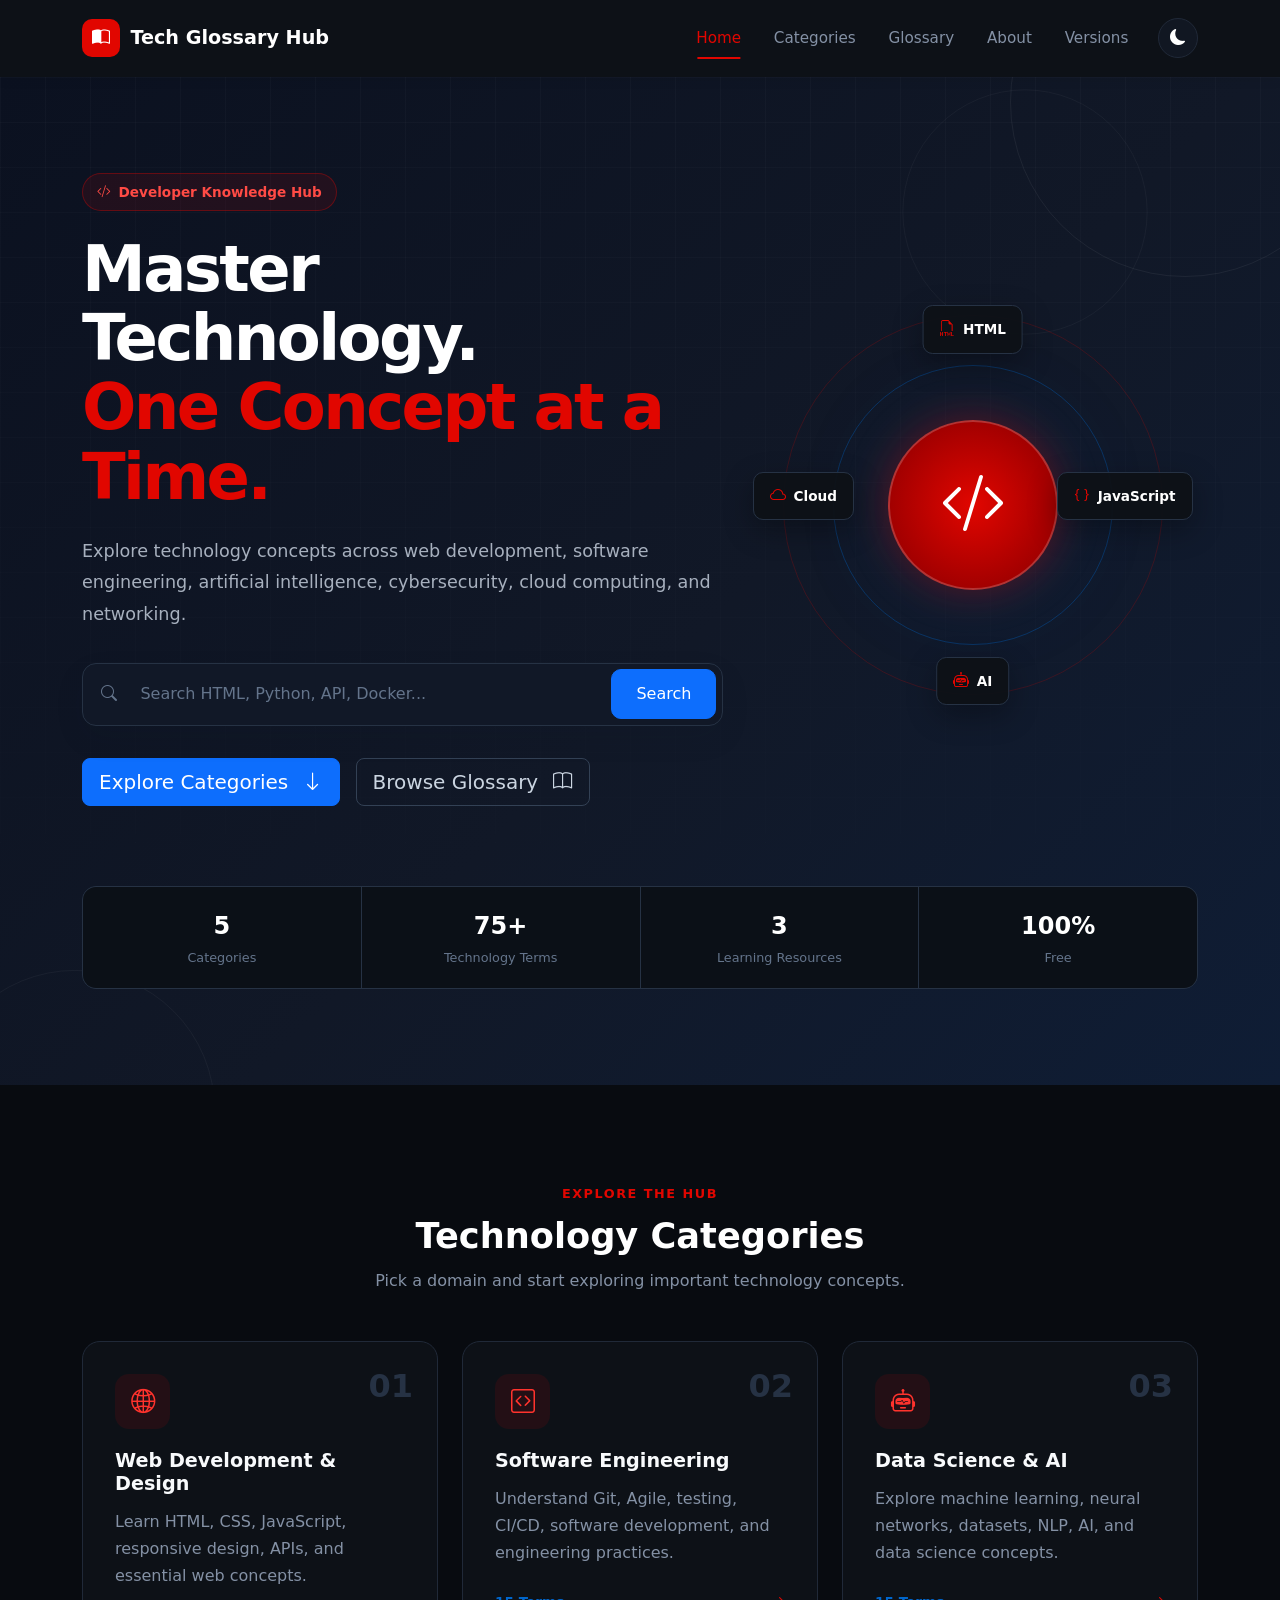
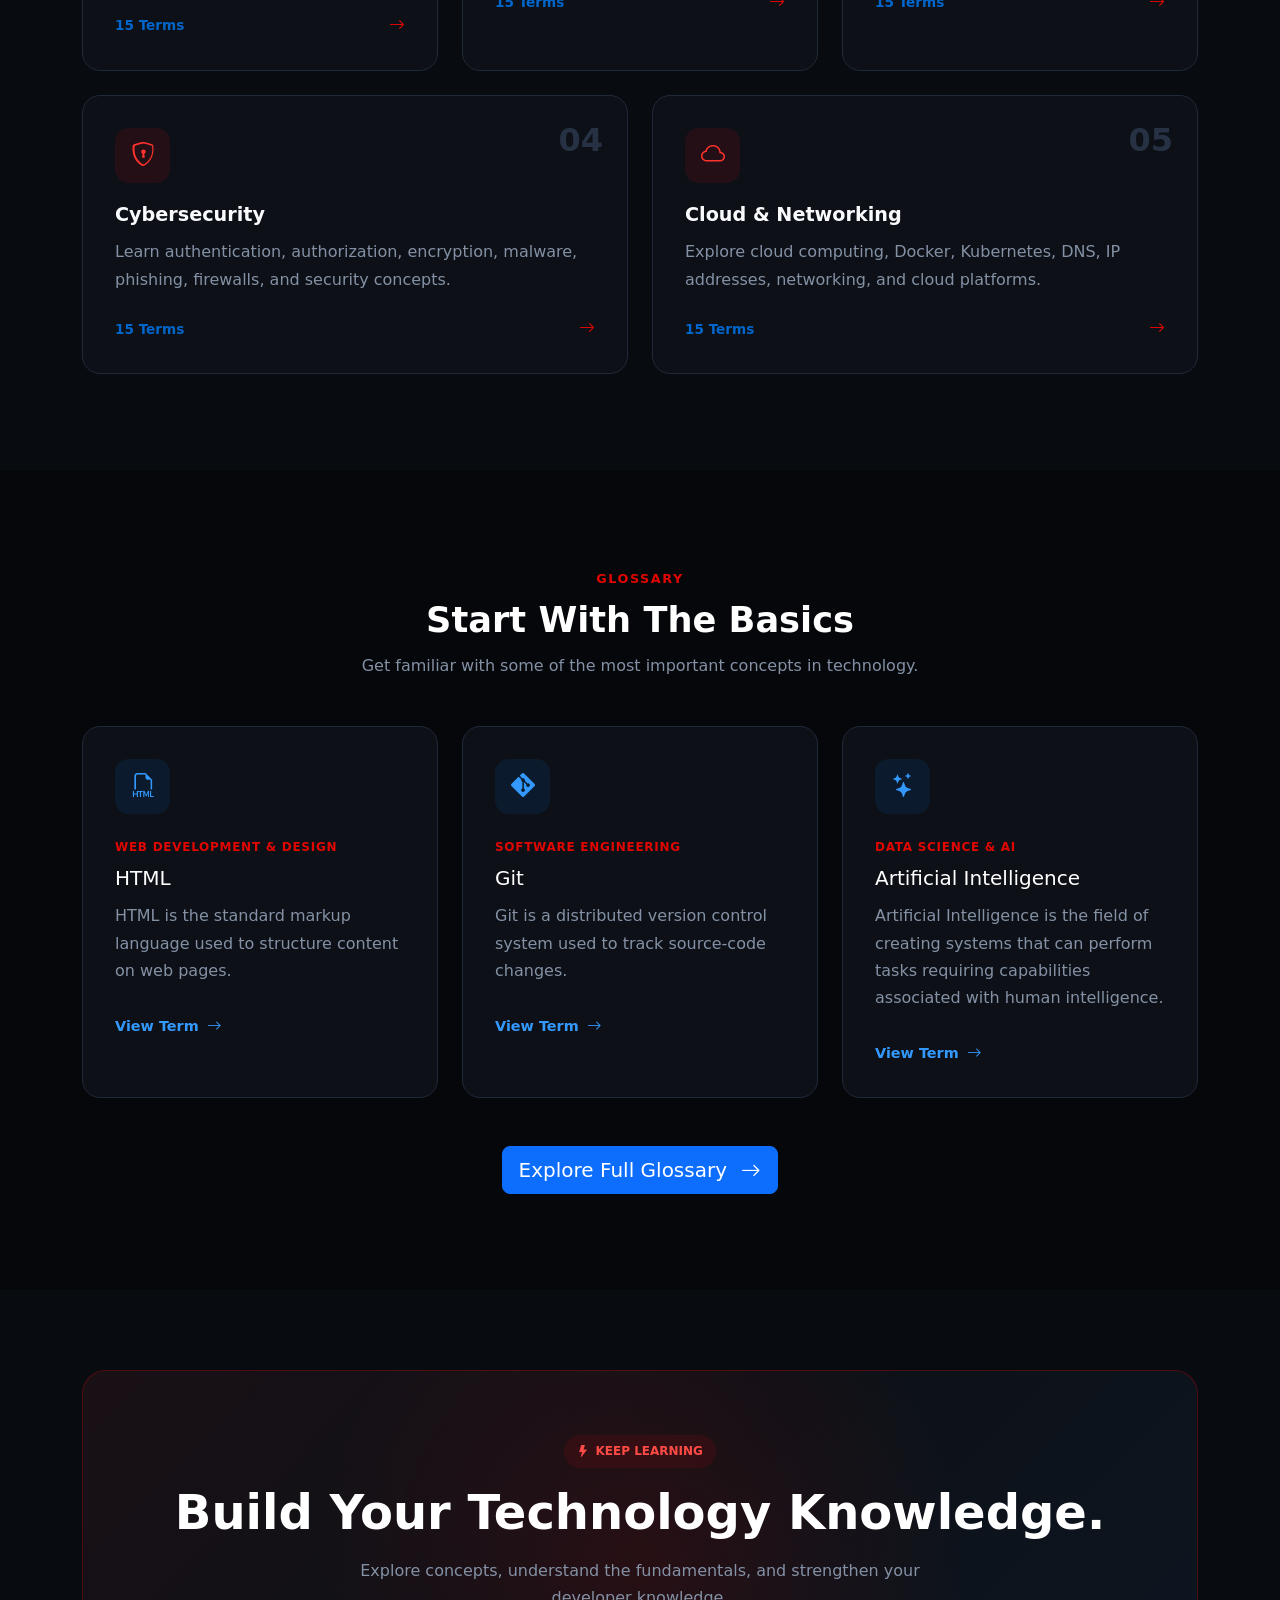
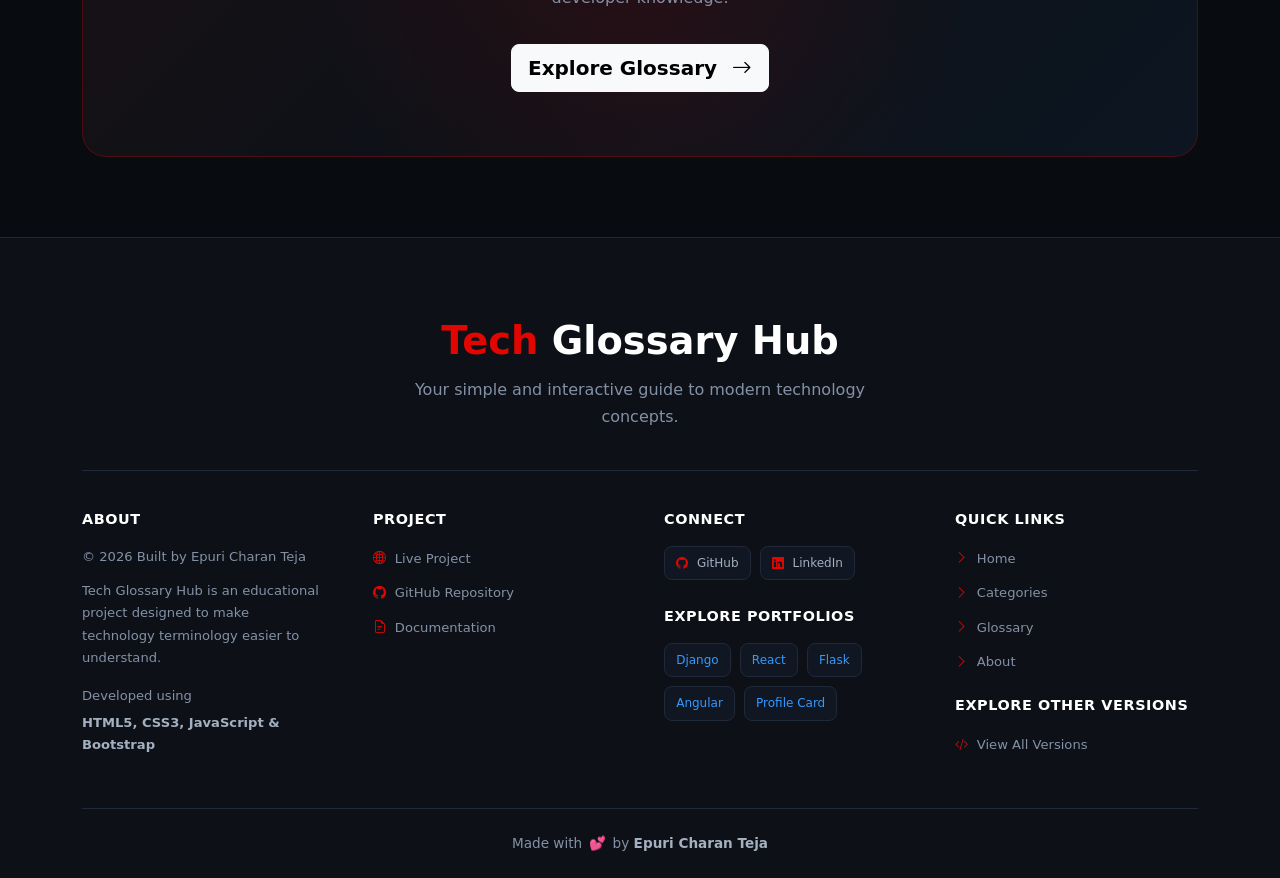
==== commit 65766ba7: "refactor: completely revamp styling and restructure CSS architecture" ====
--- a/index.html
+++ b/index.html
@@ -12,25 +12,88 @@
 
     <meta
         name="description"
-        content="Tech Glossary Hub - Explore technology terms, definitions, syntax, and practical examples."
+        content="Tech Glossary Hub is a simple and interactive technology glossary featuring definitions, syntax and examples across web development, software engineering, data science, AI, cybersecurity, cloud and networking."
     >
 
     <meta
         name="author"
-        content="Charan Teja Epuri"
-    >
-
-    <title>Tech Glossary Hub | Technology Knowledge Hub</title>
-
-
-    <!-- Bootstrap CSS -->
+        content="Epuri Charan Teja"
+    >
+
+    <meta
+        name="robots"
+        content="index, follow"
+    >
+
+    <meta
+        name="theme-color"
+        content="#0b0f14"
+    >
+
+    <meta
+        name="application-name"
+        content="Tech Glossary Hub"
+    >
+
+    <meta
+        name="color-scheme"
+        content="dark light"
+    >
+
+    <link
+        rel="icon"
+        type="image/svg+xml"
+        href="assets/icons/tgh_html_logo.png"
+    >
+
+    <link
+        rel="apple-touch-icon"
+        href="assets/icons/favicon.svg"
+    >
+
+    <link
+        rel="canonical"
+        href="https://charanepuri.github.io/tech-glossary-hub-html/"
+    >
+
+    <!-- Open Graph -->
+
+    <meta
+        property="og:type"
+        content="website"
+    >
+
+    <meta
+        property="og:title"
+        content="Tech Glossary Hub | Learn Technology Terms"
+    >
+
+    <meta
+        property="og:description"
+        content="Explore technology terms with simple definitions, syntax and practical examples."
+    >
+
+    <meta
+        property="og:url"
+        content="https://charanepuri.github.io/tech-glossary-hub-html/"
+    >
+
+    <meta
+        property="og:site_name"
+        content="Tech Glossary Hub"
+    >
+
+    <title>
+        Tech Glossary Hub | Learn Technology Terms
+    </title>
+
+    <!-- Bootstrap -->
 
     <link
         href="https://cdn.jsdelivr.net/npm/bootstrap@5.3.8/dist/css/bootstrap.min.css"
         rel="stylesheet"
     >
 
-
     <!-- Bootstrap Icons -->
 
     <link
@@ -38,8 +101,7 @@
         href="https://cdn.jsdelivr.net/npm/bootstrap-icons@1.13.1/font/bootstrap-icons.min.css"
     >
 
-
-    <!-- Custom CSS -->
+    <!-- Main CSS -->
 
     <link
         rel="stylesheet"
@@ -48,9 +110,7 @@
 
 </head>
 
-
 <body>
-
 
     <!-- =====================================
          Navbar
@@ -62,7 +122,6 @@
     >
 
         <div class="container">
-
 
             <!-- Brand -->
 
@@ -72,20 +131,14 @@
             >
 
                 <span class="brand-icon">
-
                     <i class="bi bi-book-half"></i>
-
                 </span>
 
-
                 <span class="brand-text">
-
                     Tech Glossary Hub
-
                 </span>
 
             </a>
-
 
             <!-- Mobile Toggle -->
 
@@ -103,7 +156,6 @@
 
             </button>
 
-
             <!-- Navigation -->
 
             <div
@@ -112,7 +164,6 @@
             >
 
                 <ul class="navbar-nav ms-auto align-items-lg-center">
-
 
                     <li class="nav-item">
 
@@ -125,7 +176,6 @@
 
                     </li>
 
-
                     <li class="nav-item">
 
                         <a
@@ -137,7 +187,6 @@
 
                     </li>
 
-
                     <li class="nav-item">
 
                         <a
@@ -149,7 +198,6 @@
 
                     </li>
 
-
                     <li class="nav-item">
 
                         <a
@@ -161,8 +209,18 @@
 
                     </li>
 
+                    <li class="nav-item">
+
+                        <a
+                            class="nav-link"
+                            href="pages/other-versions.html"
+                        >
+                            Versions
+                        </a>
+
+                    </li>
+
                 </ul>
-
 
                 <!-- Theme Toggle -->
 
@@ -184,47 +242,34 @@
 
     </nav>
 
-
     <!-- =====================================
          Main Content
     ====================================== -->
 
     <main>
 
-
         <!-- =====================================
              Hero Section
         ====================================== -->
 
         <section class="hero-section">
 
-
             <div class="hero-web web-one"></div>
-
             <div class="hero-web web-two"></div>
-
             <div class="hero-web web-three"></div>
 
-
             <div class="container position-relative">
 
-
                 <div class="row align-items-center">
 
-
                     <!-- Hero Content -->
 
                     <div class="col-lg-7">
 
-
                         <span class="hero-badge">
-
                             <i class="bi bi-code-slash"></i>
-
                             Developer Knowledge Hub
-
                         </span>
-
 
                         <h1 class="hero-title">
 
@@ -238,30 +283,22 @@
 
                         </h1>
 
-
                         <p class="hero-description">
-
                             Explore technology concepts across web
                             development, software engineering, artificial
                             intelligence, cybersecurity, cloud computing,
                             and networking.
-
                         </p>
 
-
                         <!-- Search -->
 
                         <div class="hero-search">
 
                             <div class="input-group">
 
-
                                 <span class="input-group-text">
-
                                     <i class="bi bi-search"></i>
-
                                 </span>
-
 
                                 <input
                                     type="search"
@@ -271,133 +308,92 @@
                                     aria-label="Search technology terms"
                                 >
 
-
                                 <button
                                     class="btn btn-primary"
                                     id="searchButton"
                                     type="button"
                                 >
-
                                     Search
-
                                 </button>
 
-
                             </div>
 
                         </div>
 
-
                         <!-- Hero Actions -->
 
                         <div class="hero-actions">
-
 
                             <a
                                 href="#categories"
                                 class="btn btn-primary btn-lg"
                             >
-
                                 Explore Categories
-
                                 <i class="bi bi-arrow-down ms-2"></i>
-
                             </a>
-
 
                             <a
                                 href="pages/glossary.html"
                                 class="btn btn-outline-secondary btn-lg"
                             >
-
                                 Browse Glossary
-
                                 <i class="bi bi-book ms-2"></i>
-
                             </a>
 
-
                         </div>
 
                     </div>
 
-
                     <!-- Hero Visual -->
 
                     <div class="col-lg-5">
 
-
                         <div class="hero-visual">
 
-
                             <div class="spider-emblem">
-
                                 <i class="bi bi-code-slash"></i>
-
                             </div>
 
-
                             <div class="orbit orbit-one"></div>
-
                             <div class="orbit orbit-two"></div>
 
-
                             <div class="floating-card card-top">
-
                                 <i class="bi bi-filetype-html"></i>
-
                                 <span>
                                     HTML
                                 </span>
-
                             </div>
 
-
                             <div class="floating-card card-right">
-
                                 <i class="bi bi-braces"></i>
-
                                 <span>
                                     JavaScript
                                 </span>
-
                             </div>
 
-
                             <div class="floating-card card-bottom">
-
                                 <i class="bi bi-robot"></i>
-
                                 <span>
                                     AI
                                 </span>
-
                             </div>
 
-
                             <div class="floating-card card-left">
-
                                 <i class="bi bi-cloud"></i>
-
                                 <span>
                                     Cloud
                                 </span>
-
                             </div>
 
-
                         </div>
 
                     </div>
 
-
                 </div>
 
-
                 <!-- Statistics -->
 
                 <div class="hero-stats-row">
-
 
                     <div class="hero-stat">
 
@@ -411,7 +407,6 @@
 
                     </div>
 
-
                     <div class="hero-stat">
 
                         <strong id="totalTerms">
@@ -424,7 +419,6 @@
 
                     </div>
 
-
                     <div class="hero-stat">
 
                         <strong>
@@ -437,7 +431,6 @@
 
                     </div>
 
-
                     <div class="hero-stat">
 
                         <strong>
@@ -450,13 +443,11 @@
 
                     </div>
 
-
                 </div>
 
             </div>
 
         </section>
-
 
         <!-- =====================================
              Categories Section
@@ -469,47 +460,38 @@
 
             <div class="container">
 
-
                 <div class="section-heading text-center">
-
 
                     <span>
                         EXPLORE THE HUB
                     </span>
 
-
                     <h2>
                         Technology Categories
                     </h2>
-
 
                     <p>
                         Pick a domain and start exploring important
                         technology concepts.
                     </p>
 
-
                 </div>
-
 
                 <div
                     class="row g-4"
                     id="categoryContainer"
                 >
 
-
                     <!--
                         Categories are generated
                         dynamically using JavaScript.
                     -->
 
-
                 </div>
 
             </div>
 
         </section>
-
 
         <!-- =====================================
              Featured Terms
@@ -522,28 +504,22 @@
 
             <div class="container">
 
-
                 <div class="section-heading text-center">
-
 
                     <span>
                         GLOSSARY
                     </span>
 
-
                     <h2>
                         Start With The Basics
                     </h2>
-
 
                     <p>
                         Get familiar with some of the most important
                         concepts in technology.
                     </p>
 
-
                 </div>
-
 
                 <div
                     class="row g-4"
@@ -557,28 +533,21 @@
 
                 </div>
 
-
                 <div class="text-center mt-5">
-
 
                     <a
                         href="pages/glossary.html"
                         class="btn btn-primary btn-lg"
                     >
-
                         Explore Full Glossary
-
                         <i class="bi bi-arrow-right ms-2"></i>
-
                     </a>
 
-
                 </div>
 
             </div>
 
         </section>
-
 
         <!-- =====================================
              CTA
@@ -586,63 +555,42 @@
 
         <section class="cta-section">
 
-
             <div class="container">
 
-
                 <div class="cta-card">
 
-
                     <div class="cta-web">
 
                         <span></span>
-
                         <span></span>
-
                         <span></span>
 
                     </div>
 
-
                     <div class="position-relative">
 
-
                         <span class="cta-badge">
-
                             <i class="bi bi-lightning-fill"></i>
-
                             KEEP LEARNING
-
                         </span>
 
-
                         <h2>
-
                             Build Your Technology Knowledge.
-
                         </h2>
 
-
                         <p>
-
                             Explore concepts, understand the fundamentals,
                             and strengthen your developer knowledge.
-
                         </p>
-
 
                         <a
                             href="pages/glossary.html"
                             class="btn btn-light btn-lg"
                         >
-
                             Explore Glossary
-
                             <i class="bi bi-arrow-right ms-2"></i>
-
                         </a>
 
-
                     </div>
 
                 </div>
@@ -651,441 +599,355 @@
 
         </section>
 
-
     </main>
 
-
-<!-- =========================================
-     Footer
-========================================== -->
-
-<footer class="site-footer">
-
-    <div class="container">
-
-
-        <!-- =====================================
-             Project Header
-        ====================================== -->
-
-        <div class="footer-project-header">
-
-            <h2>
-
-                <span>Tech</span> Glossary Hub
-
-            </h2>
-
-
-            <p class="footer-project-tagline">
-
-                Your simple and interactive guide to
-                modern technology concepts.
-
-            </p>
-
-        </div>
-
-
-        <!-- =====================================
-             Footer Main
-        ====================================== -->
-
-        <div class="footer-main">
-
-            <div class="row g-5">
-
-
-                <!-- =================================
-                     About
-                ================================== -->
-
-                <div class="col-lg-3 col-md-6">
-
-                    <div class="footer-column">
-
-                        <h5>
-                            About
-                        </h5>
-
-
-                        <p class="footer-copyright">
-
-                            © 2026 Built by
-                            Epuri Charan Teja
-
-                        </p>
-
-
-                        <p class="footer-about-text">
-
-                            Tech Glossary Hub is an
-                            educational project designed
-                            to make technology terminology
-                            easier to understand.
-
-                        </p>
-
-
-                        <p class="footer-built-with">
-
-                            Developed using
-
-                            <strong>
-                                HTML5, CSS3, JavaScript
-                                & Bootstrap
-                            </strong>
-
-                        </p>
-
-                    </div>
-
-                </div>
-
-
-                <!-- =================================
-                     Project
-                ================================== -->
-
-                <div class="col-lg-3 col-md-6">
-
-                    <div class="footer-column">
-
-                        <h5>
-                            Project
-                        </h5>
-
-
-                        <ul class="footer-links">
-
-
-                            <li>
+    <!-- =========================================
+         Footer
+    ========================================== -->
+
+    <footer class="site-footer">
+
+        <div class="container">
+
+            <!-- =====================================
+                 Project Header
+            ====================================== -->
+
+            <div class="footer-project-header">
+
+                <h2>
+                    <span>Tech</span> Glossary Hub
+                </h2>
+
+                <p class="footer-project-tagline">
+                    Your simple and interactive guide to
+                    modern technology concepts.
+                </p>
+
+            </div>
+
+            <!-- =====================================
+                 Footer Main
+            ====================================== -->
+
+            <div class="footer-main">
+
+                <div class="row g-5">
+
+                    <!-- =================================
+                         About
+                    ================================== -->
+
+                    <div class="col-lg-3 col-md-6">
+
+                        <div class="footer-column">
+
+                            <h5>
+                                About
+                            </h5>
+
+                            <p class="footer-copyright">
+                                © 2026 Built by
+                                Epuri Charan Teja
+                            </p>
+
+                            <p class="footer-about-text">
+                                Tech Glossary Hub is an
+                                educational project designed
+                                to make technology terminology
+                                easier to understand.
+                            </p>
+
+                            <p class="footer-built-with">
+                                Developed using
+                                <strong>
+                                    HTML5, CSS3, JavaScript
+                                    &amp; Bootstrap
+                                </strong>
+                            </p>
+
+                        </div>
+
+                    </div>
+
+                    <!-- =================================
+                         Project
+                    ================================== -->
+
+                    <div class="col-lg-3 col-md-6">
+
+                        <div class="footer-column">
+
+                            <h5>
+                                Project
+                            </h5>
+
+                            <ul class="footer-links">
+
+                                <li>
+
+                                    <a
+                                        href="https://charanepuri.github.io/tech-glossary-hub-html/"
+                                        target="_blank"
+                                        rel="noopener noreferrer"
+                                    >
+
+                                        <i class="bi bi-globe2"></i>
+
+                                        Live Project
+
+                                    </a>
+
+                                </li>
+
+                                <li>
+
+                                    <a
+                                        href="https://github.com/charanepuri/tech-glossary-hub-html"
+                                        target="_blank"
+                                        rel="noopener noreferrer"
+                                    >
+
+                                        <i class="bi bi-github"></i>
+
+                                        GitHub Repository
+
+                                    </a>
+
+                                </li>
+
+                                <li>
+
+                                    <a href="#">
+
+                                        <i class="bi bi-file-earmark-text"></i>
+
+                                        Documentation
+
+                                    </a>
+
+                                </li>
+
+                            </ul>
+
+                        </div>
+
+                    </div>
+
+                    <!-- =================================
+                         Connect + Explore Portfolios
+                    ================================== -->
+
+                    <div class="col-lg-3 col-md-6">
+
+                        <div class="footer-column">
+
+                            <h5>
+                                Connect
+                            </h5>
+
+                            <div class="footer-social-links">
 
                                 <a
-                                    href="https://charanepuri.github.io/tech-glossary-hub-html/"
+                                    class="footer-social-link"
+                                    href="https://github.com/charanepuri"
                                     target="_blank"
                                     rel="noopener noreferrer"
                                 >
 
-                                    <i
-                                        class="bi bi-globe2"
-                                    ></i>
-
-                                    Live Project
+                                    <i class="bi bi-github"></i>
+
+                                    GitHub
 
                                 </a>
 
-                            </li>
-
-
-                            <li>
-
                                 <a
-                                    href="https://github.com/charanepuri/tech-glossary-hub-html"
+                                    class="footer-social-link"
+                                    href="https://www.linkedin.com/in/charan-teja-972aa9231"
                                     target="_blank"
                                     rel="noopener noreferrer"
                                 >
 
-                                    <i
-                                        class="bi bi-github"
-                                    ></i>
-
-                                    GitHub Repository
+                                    <i class="bi bi-linkedin"></i>
+
+                                    LinkedIn
 
                                 </a>
 
-                            </li>
-
-
-                            <li>
+                            </div>
+
+                            <h5>
+                                Explore Portfolios
+                            </h5>
+
+                            <div class="footer-portfolio">
 
                                 <a
-                                    href="#"
+                                    href="https://portfolio-site-django.onrender.com"
+                                    target="_blank"
+                                    rel="noopener noreferrer"
                                 >
-
-                                    <i
-                                        class="bi bi-file-earmark-text"
-                                    ></i>
-
-                                    Documentation
-
+                                    Django
                                 </a>
 
-                            </li>
-
-
-                        </ul>
+                                <a
+                                    href="https://charan-react-portfolio.vercel.app"
+                                    target="_blank"
+                                    rel="noopener noreferrer"
+                                >
+                                    React
+                                </a>
+
+                                <a
+                                    href="https://flask-developer-dashboard-portfolio.onrender.com/"
+                                    target="_blank"
+                                    rel="noopener noreferrer"
+                                >
+                                    Flask
+                                </a>
+
+                                <a
+                                    href="https://angular-portfolio-sigma-eight.vercel.app/"
+                                    target="_blank"
+                                    rel="noopener noreferrer"
+                                >
+                                    Angular
+                                </a>
+
+                                <a
+                                    href="https://profile-card-angular.vercel.app/"
+                                    target="_blank"
+                                    rel="noopener noreferrer"
+                                >
+                                    Profile Card
+                                </a>
+
+                            </div>
+
+                        </div>
+
+                    </div>
+
+                    <!-- =================================
+                         Quick Links
+                    ================================== -->
+
+                    <div class="col-lg-3 col-md-6">
+
+                        <div class="footer-column">
+
+                            <h5>
+                                Quick Links
+                            </h5>
+
+                            <ul class="footer-links">
+
+                                <li>
+
+                                    <a href="index.html">
+
+                                        <i class="bi bi-chevron-right"></i>
+
+                                        Home
+
+                                    </a>
+
+                                </li>
+
+                                <li>
+
+                                    <a href="pages/categories.html">
+
+                                        <i class="bi bi-chevron-right"></i>
+
+                                        Categories
+
+                                    </a>
+
+                                </li>
+
+                                <li>
+
+                                    <a href="pages/glossary.html">
+
+                                        <i class="bi bi-chevron-right"></i>
+
+                                        Glossary
+
+                                    </a>
+
+                                </li>
+
+                                <li>
+
+                                    <a href="pages/about.html">
+
+                                        <i class="bi bi-chevron-right"></i>
+
+                                        About
+
+                                    </a>
+
+                                </li>
+
+                            </ul>
+
+                            <h5 class="mt-4">
+                                Explore Other Versions
+                            </h5>
+
+                            <div class="footer-project-links">
+
+                                <a
+                                    class="footer-project-link"
+                                    href="../pages/other-versions.html"
+                                >
+
+                                    <i class="bi bi-code-slash"></i>
+
+                                    View All Versions
+
+                                </a>
+
+                            </div>
+
+                        </div>
 
                     </div>
 
                 </div>
 
-
-                <!-- =================================
-                     Connect + Explore Portfolios
-                ================================== -->
-
-                <div class="col-lg-3 col-md-6">
-
-                    <div class="footer-column">
-
-                        <h5>
-                            Connect
-                        </h5>
-
-
-                        <div class="footer-social-links">
-
-
-                            <a
-                                class="footer-social-link"
-                                href="https://github.com/charanepuri"
-                                target="_blank"
-                                rel="noopener noreferrer"
-                            >
-
-                                <i
-                                    class="bi bi-github"
-                                ></i>
-
-                                GitHub
-
-                            </a>
-
-
-                            <a
-                                class="footer-social-link"
-                                href="https://www.linkedin.com/in/charan-teja-972aa9231"
-                                target="_blank"
-                                rel="noopener noreferrer"
-                            >
-
-                                <i
-                                    class="bi bi-linkedin"
-                                ></i>
-
-                                LinkedIn
-
-                            </a>
-
-
-                        </div>
-
-
-                        <h5>
-                            Explore Portfolios
-                        </h5>
-
-
-                        <div class="footer-portfolio">
-
-
-                            <a
-                                href="https://portfolio-site-django.onrender.com"
-                                target="_blank"
-                                rel="noopener noreferrer"
-                            >
-                                Django
-                            </a>
-
-
-                            <a
-                                href="https://charan-react-portfolio.vercel.app"
-                                target="_blank"
-                                rel="noopener noreferrer"
-                            >
-                                React
-                            </a>
-
-
-                            <a
-                                href="https://flask-developer-dashboard-portfolio.onrender.com/"
-                                target="_blank"
-                                rel="noopener noreferrer"
-                            >
-                                Flask
-                            </a>
-
-
-                            <a
-                                href="https://angular-portfolio-sigma-eight.vercel.app/"
-                                target="_blank"
-                                rel="noopener noreferrer"
-                            >
-                                Angular
-                            </a>
-
-
-                            <a
-                                href="https://profile-card-angular.vercel.app/"
-                                target="_blank"
-                                rel="noopener noreferrer"
-                            >
-                                Profile Card
-                            </a>
-
-
-                        </div>
-
-                    </div>
-
-                </div>
-
-
-                <!-- =================================
-                     Quick Links
-                ================================== -->
-
-                <div class="col-lg-3 col-md-6">
-
-                    <div class="footer-column">
-
-                        <h5>
-                            Quick Links
-                        </h5>
-
-
-                        <ul class="footer-links">
-
-
-                            <li>
-
-                                <a href="index.html">
-
-                                    <i
-                                        class="bi bi-chevron-right"
-                                    ></i>
-
-                                    Home
-
-                                </a>
-
-                            </li>
-
-
-                            <li>
-
-                                <a
-                                    href="pages/categories.html"
-                                >
-
-                                    <i
-                                        class="bi bi-chevron-right"
-                                    ></i>
-
-                                    Categories
-
-                                </a>
-
-                            </li>
-
-
-                            <li>
-
-                                <a
-                                    href="pages/glossary.html"
-                                >
-
-                                    <i
-                                        class="bi bi-chevron-right"
-                                    ></i>
-
-                                    Glossary
-
-                                </a>
-
-                            </li>
-
-
-                            <li>
-
-                                <a
-                                    href="pages/about.html"
-                                >
-
-                                    <i
-                                        class="bi bi-chevron-right"
-                                    ></i>
-
-                                    About
-
-                                </a>
-
-                            </li>
-
-
-                        </ul>
-
-
-                        <h5
-                            class="mt-4"
-                        >
-                            Explore Other Versions
-                        </h5>
-
-
-                        <div
-                            class="footer-project-links"
-                        >
-
-
-                            <a
-                                class="footer-project-link"
-                                href="../pages/other-versions.html"
-                            >
-
-                                <i
-                                    class="bi bi-code-slash"
-                                ></i>
-
-                                View All Versions
-
-                            </a>
-
-
-                        </div>
-
-                    </div>
-
-                </div>
-
-
             </div>
 
+            <!-- =====================================
+                 Divider
+            ====================================== -->
+
+            <hr class="footer-divider">
+
+            <!-- =====================================
+                 Footer Bottom
+            ====================================== -->
+
+            <div class="footer-bottom">
+
+                <p class="footer-made-with">
+
+                    Made with
+                    <span class="heart">💕</span>
+                    by
+
+                    <strong>
+                        Epuri Charan Teja
+                    </strong>
+
+                </p>
+
+            </div>
+
         </div>
 
-
-        <!-- =====================================
-             Divider
-        ====================================== -->
-
-        <hr class="footer-divider">
-
-
-        <!-- =====================================
-             Footer Bottom
-        ====================================== -->
-
-        <div class="footer-bottom">
-
-            <p class="footer-made-with">
-
-                Made with
-                <span class="heart">💕</span>
-                by
-                <strong>
-                    Epuri Charan Teja
-                </strong>
-
-            </p>
-
-        </div>
-
-
-    </div>
-
-</footer>
-
+    </footer>
 
     <!-- =====================================
          Bootstrap JavaScript
@@ -1095,21 +957,18 @@
         src="https://cdn.jsdelivr.net/npm/bootstrap@5.3.8/dist/js/bootstrap.bundle.min.js"
     ></script>
 
-
     <!-- =====================================
          Project Data
     ====================================== -->
 
     <script src="data/glossary-data.js"></script>
 
-
     <!-- =====================================
          Application JavaScript
     ====================================== -->
 
     <script src="js/app.js"></script>
 
-
 </body>
 
 </html>
--- a/css/style.css
+++ b/css/style.css
@@ -1,60 +1,3104 @@
 /* =========================================
    Tech Glossary Hub
-   Main Stylesheet
-========================================= */
-
-
-/* =========================================
-   Theme
-========================================= */
-
-@import url("./variables.css");
-
+   Global Styles
+========================================= */
+
+/* =========================================
+   CSS Variables & Theme
+========================================= */
+
+:root {
+  /* Spider-Man Dark Theme (Primary) */
+  --bg-primary: #080b10;
+  --bg-secondary: #0d1117;
+  --bg-tertiary: #111722;
+  --bg-code: #05070a;
+
+  --border-color: #202938;
+  --border-hover: #334155;
+
+  --text-primary: #ffffff;
+  --text-secondary: #a4afbf;
+  --text-muted: #8491a5;
+
+  --primary-color: #e10600;
+  --primary-hover: #ff1711;
+  --accent-color: #3399ff;
+  --accent-dark: #0066cc;
+
+  --shadow-color: rgba(0, 0, 0, 0.25);
+  --primary-shadow: rgba(225, 6, 0, 0.2);
+
+  --shadow-sm: 0 4px 12px rgba(16, 24, 40, 0.05);
+  --shadow-md: 0 12px 30px rgba(16, 24, 40, 0.08);
+
+  --transition: all 0.3s ease;
+  --transition-speed: 0.3s;
+}
+
+/* =========================================
+   Light Theme
+========================================= */
+
+body[data-theme="light"] {
+  --bg-primary: #f4f7fb;
+  --bg-secondary: #ffffff;
+  --bg-tertiary: #eef2f7;
+  --bg-code: #f1f5f9;
+  --border-color: #dbe2ea;
+  --border-hover: #b8c4d1;
+  --text-primary: #111827;
+  --text-secondary: #475569;
+  --text-muted: #64748b;
+  --primary-color: #d90400;
+  --primary-hover: #b80300;
+  --accent-color: #0066cc;
+  --accent-dark: #0052a3;
+  --shadow-color: rgba(15, 23, 42, 0.1);
+  --primary-shadow: rgba(217, 4, 0, 0.15);
+}
 
 /* =========================================
    Global
 ========================================= */
 
-@import url("./base.css");
-
-
-/* =========================================
-   Shared Components
-========================================= */
-
-@import url("./navbar.css");
-
-@import url("./footer.css");
-
-
-/* =========================================
-   Home Page
-========================================= */
-
-@import url("./hero.css");
-
-@import url("./home.css");
-
-
-/* =========================================
-   Other Pages
-========================================= */
-
-@import url("./categories.css");
-
-@import url("./glossary.css");
-
-@import url("./term.css");
-
-@import url("./other-versions.css");
-
-@import url("./about.css");
-
-/* @import url("./404.css"); */
-
+html {
+  scroll-behavior: smooth;
+}
+
+body {
+  margin: 0;
+  background: var(--bg-primary);
+  color: var(--text-primary);
+  font-family: "Inter", system-ui, -apple-system, BlinkMacSystemFont, "Segoe UI", sans-serif;
+  transition: background-color var(--transition-speed) ease, color var(--transition-speed) ease;
+}
+
+a {
+  text-decoration: none;
+}
+
+button {
+  font-family: inherit;
+}
+
+/* =========================================
+   Navbar
+========================================= */
+
+.site-navbar {
+  background: var(--bg-secondary);
+  padding: 0.9rem 0;
+  box-shadow: 0 2px 12px rgba(0, 0, 0, 0.08);
+}
+
+/* Brand */
+.brand {
+  display: flex;
+  align-items: center;
+  gap: 0.65rem;
+  color: var(--text-primary) !important;
+  font-size: 1.2rem;
+  font-weight: 800;
+}
+
+.brand-icon {
+  width: 38px;
+  height: 38px;
+  display: flex;
+  align-items: center;
+  justify-content: center;
+  border-radius: 10px;
+  background: var(--primary-color);
+  font-size: 1.1rem;
+}
+
+.brand:hover {
+  color: var(--text-primary) !important;
+}
+
+.brand-text {
+  color: var(--text-primary);
+}
+
+/* Navigation */
+.navbar-nav {
+  gap: 0.35rem;
+}
+
+.nav-link {
+  position: relative;
+  padding: 0.55rem 0.85rem !important;
+  color: var(--text-muted) !important;
+  font-size: 0.95rem;
+  font-weight: 500;
+  transition: var(--transition);
+}
+
+.nav-link:hover,
+.nav-link.active {
+  color: var(--text-primary) !important;
+}
+
+.nav-link.active {
+  color: var(--primary-color) !important;
+}
+
+.nav-link::after {
+  content: "";
+  position: absolute;
+  left: 50%;
+  bottom: 0;
+  width: 0;
+  height: 2px;
+  background: var(--primary-color);
+  transform: translateX(-50%);
+  transition: var(--transition);
+}
+
+.nav-link:hover::after,
+.nav-link.active::after {
+  width: 60%;
+}
+
+/* =========================================
+   Theme Toggle
+========================================= */
+
+.theme-toggle {
+  width: 40px;
+  height: 40px;
+  display: flex;
+  align-items: center;
+  justify-content: center;
+  margin-left: 1rem;
+  border: 1px solid var(--border-color);
+  border-radius: 50%;
+  background: var(--bg-tertiary);
+  color: var(--text-primary);
+  cursor: pointer;
+  transition: background-color var(--transition-speed) ease, border-color var(--transition-speed) ease, color var(--transition-speed) ease, transform var(--transition-speed) ease;
+}
+
+.theme-toggle:hover {
+  border-color: var(--primary-color);
+  color: var(--primary-color);
+  transform: rotate(15deg);
+}
+
+/* =========================================
+   Hero
+========================================= */
+
+.hero-section {
+  padding: 6rem 0;
+
+  background: linear-gradient(135deg, #f8fafc 0%, #ffffff 55%, #eef5ff 100%);
+}
+
+.hero-badge {
+  display: inline-flex;
+
+  align-items: center;
+
+  gap: 0.45rem;
+
+  padding: 0.5rem 0.9rem;
+
+  border-radius: 50px;
+
+  background: rgba(13, 110, 253, 0.1);
+
+  color: var(--primary-color);
+
+  font-size: 0.85rem;
+
+  font-weight: 600;
+}
+
+.hero-title {
+  margin-top: 1.5rem;
+
+  color: var(--text-primary);
+
+  font-size: clamp(2.5rem, 5vw, 4.2rem);
+
+  line-height: 1.08;
+
+  font-weight: 800;
+
+  letter-spacing: -0.04em;
+}
+
+.hero-title span {
+  color: var(--primary-color);
+}
+
+.hero-description {
+  max-width: 650px;
+
+  margin-top: 1.5rem;
+
+  color: var(--text-muted);
+
+  font-size: 1.1rem;
+
+  line-height: 1.8;
+}
+
+.hero-search {
+  max-width: 700px;
+
+  margin-top: 2rem;
+}
+
+.hero-search .input-group {
+  padding: 0.35rem;
+
+  border-radius: 14px;
+
+  background: #ffffff;
+
+  box-shadow: var(--shadow-md);
+}
+
+.hero-search .input-group-text {
+  border: none;
+
+  background: transparent;
+
+  color: var(--text-muted);
+}
+
+.hero-search .form-control {
+  border: none;
+
+  box-shadow: none;
+
+  padding: 0.8rem;
+}
+
+.hero-search .btn {
+  border-radius: 10px !important;
+
+  padding: 0.75rem 1.5rem;
+}
+
+/* =========================================
+   Hero Card
+========================================= */
+
+.hero-card {
+  margin-top: 2rem;
+
+  padding: 2.5rem;
+
+  border: 1px solid var(--border-color);
+
+  border-radius: 24px;
+
+  background: rgba(255, 255, 255, 0.85);
+
+  box-shadow: var(--shadow-md);
+}
+
+.hero-card-icon {
+  width: 70px;
+  height: 70px;
+
+  display: flex;
+
+  align-items: center;
+  justify-content: center;
+
+  margin-bottom: 1.5rem;
+
+  border-radius: 18px;
+
+  background: rgba(13, 110, 253, 0.1);
+
+  color: var(--primary-color);
+
+  font-size: 2rem;
+}
+
+.hero-card h3 {
+  color: var(--text-primary);
+
+  font-size: 1.5rem;
+
+  font-weight: 700;
+}
+
+.hero-card p {
+  margin-top: 1rem;
+
+  color: var(--text-muted);
+
+  line-height: 1.7;
+}
+
+/* =========================================
+   Hero Statistics
+========================================= */
+
+.hero-stats {
+  display: flex;
+
+  gap: 1rem;
+
+  margin-top: 2rem;
+
+  padding-top: 1.5rem;
+
+  border-top: 1px solid var(--border-color);
+}
+
+.hero-stats div {
+  flex: 1;
+
+  text-align: center;
+}
+
+.hero-stats strong {
+  display: block;
+
+  color: var(--text-primary);
+
+  font-size: 1.35rem;
+}
+
+.hero-stats span {
+  display: block;
+
+  margin-top: 0.25rem;
+
+  color: var(--text-muted);
+
+  font-size: 0.8rem;
+}
+
+/* =========================================
+   Sections
+========================================= */
+
+.section-padding {
+  padding: 6rem 0;
+}
+
+.section-heading {
+  margin-bottom: 3rem;
+}
+
+.section-heading > span {
+  color: var(--primary-color);
+
+  font-size: 0.8rem;
+
+  font-weight: 700;
+
+  letter-spacing: 0.12em;
+}
+
+.section-heading h2 {
+  margin-top: 0.6rem;
+
+  color: var(--text-primary);
+
+  font-size: 2.2rem;
+
+  font-weight: 750;
+}
+
+.section-heading p {
+  max-width: 600px;
+
+  margin: 0.75rem auto 0;
+
+  color: var(--text-muted);
+}
+
+/* =========================================
+   Category Cards
+========================================= */
+
+.category-card {
+  height: 100%;
+
+  padding: 2rem;
+
+  border: 1px solid var(--border-color);
+
+  border-radius: 18px;
+
+  background: var(--bg-secondary);
+
+  transition: var(--transition);
+}
+
+.category-card:hover {
+  transform: translateY(-6px);
+
+  border-color: rgba(13, 110, 253, 0.3);
+
+  box-shadow: var(--shadow-md);
+}
+
+.category-icon {
+  width: 55px;
+  height: 55px;
+
+  display: flex;
+
+  align-items: center;
+  justify-content: center;
+
+  margin-bottom: 1.25rem;
+
+  border-radius: 14px;
+
+  background: rgba(13, 110, 253, 0.1);
+
+  color: var(--primary-color);
+
+  font-size: 1.5rem;
+}
+
+.category-card h3 {
+  color: var(--text-primary);
+
+  font-size: 1.2rem;
+
+  font-weight: 700;
+}
+
+.category-card p {
+  margin-top: 0.8rem;
+
+  color: var(--text-muted);
+
+  line-height: 1.7;
+}
+
+.category-card > span {
+  display: inline-block;
+
+  margin-top: 0.5rem;
+
+  color: var(--primary-color);
+
+  font-size: 0.85rem;
+
+  font-weight: 700;
+}
+
+/* =========================================
+   Glossary Preview
+========================================= */
+
+.glossary-preview {
+  background: var(--section-bg);
+}
+
+/* =========================================
+   Footer
+========================================= */
+
+.site-footer {
+  position: relative;
+  padding: 5rem 0 1.5rem;
+  background: var(--bg-secondary);
+  color: var(--text-primary);
+  border-top: 1px solid var(--border-color);
+}
+
+.footer-project-header {
+  max-width: 700px;
+  padding-bottom: 2.5rem;
+  text-align: center;
+  margin: 0 auto;
+}
+
+.footer-project-header h2 {
+  margin: 0;
+  color: var(--text-primary);
+  font-size: clamp(1.7rem, 4vw, 2.4rem);
+  font-weight: 800;
+  letter-spacing: 0;
+}
+
+.footer-project-header h2 span {
+  color: var(--primary-color);
+}
+
+.footer-project-tagline {
+  max-width: 520px;
+  margin: 0.75rem auto 0;
+  color: var(--text-muted);
+  line-height: 1.7;
+}
+
+.footer-main {
+  padding: 2.5rem 0;
+  border-top: 1px solid var(--border-color);
+}
+
+.footer-column {
+  height: 100%;
+}
+
+.footer-column h5 {
+  margin-bottom: 1.1rem;
+  color: var(--text-primary);
+  font-size: 0.9rem;
+  font-weight: 750;
+  letter-spacing: 0.04em;
+  text-transform: uppercase;
+}
+
+.footer-copyright,
+.footer-about-text,
+.footer-built-with {
+  margin: 0 0 0.75rem;
+  color: var(--text-muted);
+  font-size: 0.82rem;
+  line-height: 1.7;
+}
+
+.footer-built-with {
+  margin-top: 1rem;
+}
+
+.footer-built-with strong {
+  display: block;
+  margin-top: 0.25rem;
+  color: var(--text-secondary);
+  font-weight: 650;
+}
+
+.footer-links {
+  display: grid;
+  gap: 0.65rem;
+  margin: 0;
+  padding: 0;
+  list-style: none;
+}
+
+.footer-links a,
+.footer-social-link,
+.footer-project-link {
+  display: inline-flex;
+  align-items: center;
+  gap: 0.55rem;
+  width: fit-content;
+  color: var(--text-muted);
+  font-size: 0.82rem;
+  text-decoration: none;
+  transition: color var(--transition-speed) ease, transform var(--transition-speed) ease;
+}
+
+.footer-links a i,
+.footer-social-link i,
+.footer-project-link i {
+  color: var(--primary-color);
+  transition: transform var(--transition-speed) ease;
+}
+
+.footer-links a:hover,
+.footer-social-link:hover,
+.footer-project-link:hover {
+  color: var(--text-primary);
+  transform: translateX(3px);
+}
+
+.footer-links a:hover i,
+.footer-social-link:hover i,
+.footer-project-link:hover i {
+  transform: translateX(2px);
+}
+
+.footer-social-links,
+.footer-portfolio {
+  display: flex;
+  flex-wrap: wrap;
+  gap: 0.55rem;
+  margin-bottom: 1.75rem;
+}
+
+.footer-social-link,
+.footer-portfolio a {
+  padding: 0.45rem 0.7rem;
+  border: 1px solid var(--border-color);
+  border-radius: 8px;
+  background: var(--bg-tertiary);
+  color: var(--text-secondary);
+  font-size: 0.75rem;
+  transition: var(--transition);
+}
+
+.footer-social-link:hover,
+.footer-portfolio a:hover {
+  border-color: var(--primary-color);
+  background: rgba(225, 6, 0, 0.08);
+  color: var(--text-primary);
+  transform: translateY(-2px);
+}
+
+.footer-portfolio a {
+  color: var(--accent-color);
+  text-decoration: none;
+}
+
+.footer-divider {
+  margin: 0 0 1.5rem;
+  border-color: var(--border-color);
+  opacity: 1;
+}
+
+.footer-bottom {
+  display: flex;
+  align-items: center;
+  justify-content: center;
+  text-align: center;
+}
+
+.footer-made-with {
+  margin: 0;
+  color: var(--text-muted);
+  font-size: 0.85rem;
+}
+
+.footer-made-with strong {
+  color: var(--text-secondary);
+  font-weight: 650;
+}
+
+.heart {
+  display: inline-block;
+  margin: 0 0.15rem;
+  color: var(--primary-color);
+  animation: footerHeartBeat 1.8s ease-in-out infinite;
+}
+
+@keyframes footerHeartBeat {
+  0%,
+  100% {
+    transform: scale(1);
+  }
+
+  50% {
+    transform: scale(1.12);
+  }
+}
+
+@media (max-width: 767px) {
+  .site-footer {
+    padding-top: 3.5rem;
+  }
+
+  .footer-project-header {
+    padding-bottom: 2rem;
+  }
+
+  .footer-main {
+    padding: 2rem 0;
+  }
+
+  .footer-column {
+    height: auto;
+  }
+}
+
+/* =========================================
+   Dark Mode Foundation
+========================================= */
+
+body[data-theme="dark"] {
+  --section-bg: var(--bg-primary);
+  --card-bg: var(--bg-secondary);
+  --text-color: var(--text-primary);
+  --heading-color: var(--text-primary);
+  --muted-color: var(--text-muted);
+}
+
+body[data-theme="dark"] .hero-section {
+  background: linear-gradient(135deg, #0b1120 0%, #111827 55%, #0f1d35 100%);
+}
+
+body[data-theme="dark"] .hero-card {
+  background: rgba(17, 24, 39, 0.9);
+}
+
+body[data-theme="dark"] .hero-search .input-group {
+  background: #111827;
+}
+
+body[data-theme="dark"] .hero-search .form-control {
+  background: #111827;
+
+  color: #e5e7eb;
+}
+
+body[data-theme="dark"] .hero-search .form-control::placeholder {
+  color: #64748b;
+}
+
+body[data-theme="light"] .hero-section {
+  background:
+    radial-gradient(circle at 85% 35%, rgba(0, 102, 204, 0.1), transparent 30%),
+    radial-gradient(circle at 15% 80%, rgba(225, 6, 0, 0.08), transparent 30%),
+    var(--bg-primary);
+}
+
+body[data-theme="light"] .hero-card,
+body[data-theme="light"] .hero-search .input-group,
+body[data-theme="light"] .floating-card,
+body[data-theme="light"] .hero-stat,
+body[data-theme="light"] .category-card,
+body[data-theme="light"] .term-preview-card,
+body[data-theme="light"] .cta-card {
+  background: var(--bg-secondary);
+  color: var(--text-primary);
+}
+
+body[data-theme="light"] .hero-search .form-control {
+  color: var(--text-primary);
+}
+
+body[data-theme="light"] .hero-search .form-control::placeholder,
+body[data-theme="light"] .hero-stat span,
+body[data-theme="light"] .floating-card,
+body[data-theme="light"] .category-card p,
+body[data-theme="light"] .term-preview-card p,
+body[data-theme="light"] .cta-card p {
+  color: var(--text-muted);
+}
+
+body[data-theme="light"] .categories-section,
+body[data-theme="light"] .cta-section {
+  background: var(--bg-primary);
+}
+
+body[data-theme="light"] .featured-section {
+  background: var(--bg-tertiary);
+}
 
 /* =========================================
    Responsive
 ========================================= */
 
-@import url("./responsive.css");+@media (max-width: 991px) {
+  .navbar-nav {
+    margin-top: 1rem;
+  }
+
+  .theme-toggle {
+    margin-top: 0.75rem;
+
+    margin-left: 0;
+  }
+
+  .hero-section {
+    padding: 4.5rem 0;
+  }
+
+  .hero-card {
+    margin-top: 3rem;
+  }
+}
+
+@media (max-width: 767px) {
+  .section-padding {
+    padding: 4.5rem 0;
+  }
+
+  .hero-title {
+    font-size: 2.7rem;
+  }
+
+  .footer-bottom {
+    flex-direction: column;
+
+    text-align: center;
+  }
+}
+
+@media (max-width: 576px) {
+  .hero-section {
+    padding: 3.5rem 0;
+  }
+
+  .hero-title {
+    font-size: 2.3rem;
+  }
+
+  .hero-description {
+    font-size: 1rem;
+  }
+
+  .hero-search .input-group {
+    flex-direction: column;
+
+    padding: 0.5rem;
+  }
+
+  .hero-search .input-group-text {
+    display: none;
+  }
+
+  .hero-search .form-control {
+    min-height: 48px;
+  }
+
+  .hero-search .btn {
+    width: 100%;
+  }
+
+  .hero-stats {
+    gap: 0.5rem;
+  }
+
+  .hero-stats strong {
+    font-size: 1.1rem;
+  }
+
+  .hero-stats span {
+    font-size: 0.7rem;
+  }
+}
+
+/* =========================================
+   Phase 3
+   Spider-Man Inspired Home Page
+========================================= */
+
+/* =========================================
+   Hero Enhancement
+========================================= */
+
+.hero-section {
+  position: relative;
+
+  min-height: 720px;
+
+  display: flex;
+
+  align-items: center;
+
+  overflow: hidden;
+
+  background:
+    radial-gradient(
+      circle at 85% 35%,
+      rgba(0, 102, 204, 0.18),
+      transparent 30%
+    ),
+    radial-gradient(circle at 15% 80%, rgba(225, 6, 0, 0.12), transparent 30%),
+    #05070a;
+}
+
+.hero-section::before {
+  content: "";
+
+  position: absolute;
+
+  inset: 0;
+
+  background-image:
+    linear-gradient(rgba(255, 255, 255, 0.025) 1px, transparent 1px),
+    linear-gradient(90deg, rgba(255, 255, 255, 0.025) 1px, transparent 1px);
+
+  background-size: 45px 45px;
+
+  mask-image: linear-gradient(to bottom, black, transparent);
+}
+
+/* Web Decorative Lines */
+
+.hero-web {
+  position: absolute;
+
+  width: 350px;
+
+  height: 350px;
+
+  border: 1px solid rgba(255, 255, 255, 0.06);
+
+  border-radius: 50%;
+}
+
+.web-one {
+  top: -150px;
+
+  right: -80px;
+}
+
+.web-two {
+  top: -40px;
+
+  right: 80px;
+
+  transform: scale(0.7);
+}
+
+.web-three {
+  bottom: -200px;
+
+  left: -100px;
+
+  transform: scale(0.8);
+}
+
+/* Hero Content */
+
+.hero-section .hero-title {
+  color: #ffffff;
+}
+
+.hero-section .hero-description {
+  color: #a7b0be;
+}
+
+/* Hero Badge */
+
+.hero-badge {
+  border: 1px solid rgba(225, 6, 0, 0.35);
+
+  background: rgba(225, 6, 0, 0.1);
+
+  color: #ff4b45;
+}
+
+/* Hero Buttons */
+
+.hero-actions {
+  display: flex;
+
+  flex-wrap: wrap;
+
+  gap: 1rem;
+
+  margin-top: 2rem;
+}
+
+.hero-actions .btn-outline-secondary {
+  border-color: #334155;
+
+  color: #cbd5e1;
+}
+
+.hero-actions .btn-outline-secondary:hover {
+  background: #ffffff;
+
+  color: #05070a;
+}
+
+/* =========================================
+   Hero Search
+========================================= */
+
+.hero-search .input-group {
+  border: 1px solid #263244;
+
+  background: #0d1117;
+}
+
+.hero-search .input-group-text {
+  color: #64748b;
+}
+
+.hero-search .form-control {
+  color: #ffffff;
+
+  background: transparent;
+}
+
+.hero-search .form-control::placeholder {
+  color: #64748b;
+}
+
+/* =========================================
+   Hero Visual
+========================================= */
+
+.hero-visual {
+  position: relative;
+
+  width: 420px;
+
+  height: 420px;
+
+  max-width: 100%;
+
+  margin: 2rem auto 0;
+
+  display: flex;
+
+  align-items: center;
+
+  justify-content: center;
+}
+
+.spider-emblem {
+  width: 170px;
+
+  height: 170px;
+
+  display: flex;
+
+  align-items: center;
+
+  justify-content: center;
+
+  border-radius: 50%;
+
+  background: radial-gradient(circle, #e10600 0%, #a30000 70%, #680000 100%);
+
+  border: 2px solid rgba(255, 255, 255, 0.2);
+
+  box-shadow:
+    0 0 40px rgba(225, 6, 0, 0.35),
+    0 0 100px rgba(0, 102, 204, 0.15);
+
+  color: #ffffff;
+
+  font-size: 4rem;
+
+  z-index: 3;
+}
+
+/* Orbit */
+
+.orbit {
+  position: absolute;
+
+  border: 1px solid rgba(0, 102, 204, 0.35);
+
+  border-radius: 50%;
+}
+
+.orbit-one {
+  width: 280px;
+  height: 280px;
+}
+
+.orbit-two {
+  width: 380px;
+  height: 380px;
+
+  border-color: rgba(225, 6, 0, 0.2);
+}
+
+/* Floating Cards */
+
+.floating-card {
+  position: absolute;
+
+  display: flex;
+
+  align-items: center;
+
+  gap: 0.5rem;
+
+  padding: 0.7rem 1rem;
+
+  border: 1px solid #263244;
+
+  border-radius: 10px;
+
+  background: rgba(13, 17, 23, 0.95);
+
+  color: #ffffff;
+
+  box-shadow: 0 10px 30px rgba(0, 0, 0, 0.3);
+
+  font-size: 0.85rem;
+
+  font-weight: 600;
+
+  z-index: 4;
+}
+
+.floating-card i {
+  color: #e10600;
+
+  font-size: 1rem;
+}
+
+.card-top {
+  top: 10px;
+
+  left: 50%;
+
+  transform: translateX(-50%);
+}
+
+.card-right {
+  top: 42%;
+
+  right: -10px;
+}
+
+.card-bottom {
+  bottom: 10px;
+
+  left: 50%;
+
+  transform: translateX(-50%);
+}
+
+.card-left {
+  top: 42%;
+
+  left: -10px;
+}
+
+/* =========================================
+   Hero Statistics
+========================================= */
+
+.hero-stats-row {
+  position: relative;
+
+  display: grid;
+
+  grid-template-columns: repeat(4, 1fr);
+
+  gap: 1px;
+
+  margin-top: 5rem;
+
+  border: 1px solid #263244;
+
+  border-radius: 14px;
+
+  overflow: hidden;
+
+  background: #263244;
+}
+
+.hero-stat {
+  padding: 1.3rem;
+
+  text-align: center;
+
+  background: #0b1017;
+}
+
+.hero-stat strong {
+  display: block;
+
+  color: #ffffff;
+
+  font-size: 1.5rem;
+}
+
+.hero-stat span {
+  display: block;
+
+  margin-top: 0.3rem;
+
+  color: #64748b;
+
+  font-size: 0.8rem;
+}
+
+/* =========================================
+   Categories
+========================================= */
+
+.categories-section {
+  background: #080b10;
+}
+
+.categories-section .section-heading span,
+.featured-section .section-heading span {
+  color: #e10600;
+}
+
+.categories-section .section-heading h2,
+.featured-section .section-heading h2 {
+  color: #ffffff;
+}
+
+.categories-section .section-heading p,
+.featured-section .section-heading p {
+  color: #8491a5;
+}
+
+/* Category Card */
+
+.category-card {
+  position: relative;
+
+  overflow: hidden;
+
+  border: 1px solid #202938;
+
+  background: #0d1117;
+}
+
+.category-card::before {
+  content: "";
+
+  position: absolute;
+
+  top: 0;
+
+  left: 0;
+
+  width: 100%;
+
+  height: 3px;
+
+  background: linear-gradient(90deg, #e10600, #0066cc);
+
+  transform: scaleX(0);
+
+  transform-origin: left;
+
+  transition: transform 0.3s ease;
+}
+
+.category-card:hover::before {
+  transform: scaleX(1);
+}
+
+.category-card:hover {
+  border-color: #334155;
+
+  background: #101722;
+}
+
+.category-number {
+  position: absolute;
+
+  top: 1.25rem;
+
+  right: 1.5rem;
+
+  color: #263244;
+
+  font-size: 2rem;
+
+  font-weight: 800;
+}
+
+.category-icon {
+  background: rgba(225, 6, 0, 0.1);
+
+  color: #ff332d;
+}
+
+.category-card h3 {
+  color: #f8fafc;
+}
+
+.category-card p {
+  color: #8491a5;
+}
+
+.category-footer {
+  display: flex;
+
+  align-items: center;
+
+  justify-content: space-between;
+
+  margin-top: 1.5rem;
+}
+
+.category-footer span {
+  color: #0066cc;
+
+  font-size: 0.85rem;
+
+  font-weight: 700;
+}
+
+.category-footer i {
+  color: #e10600;
+
+  transition: transform 0.3s ease;
+}
+
+.category-card:hover .category-footer i {
+  transform: translateX(5px);
+}
+
+/* =========================================
+   Featured Terms
+========================================= */
+
+.featured-section {
+  background: #05070a;
+}
+
+.term-preview-card {
+  height: 100%;
+
+  padding: 2rem;
+
+  border: 1px solid #202938;
+
+  border-radius: 18px;
+
+  background: #0d1117;
+
+  transition: all 0.3s ease;
+}
+
+.term-preview-card:hover {
+  transform: translateY(-5px);
+
+  border-color: rgba(225, 6, 0, 0.45);
+
+  box-shadow: 0 15px 35px rgba(0, 0, 0, 0.3);
+}
+
+.term-icon {
+  width: 55px;
+  height: 55px;
+
+  display: flex;
+
+  align-items: center;
+  justify-content: center;
+
+  margin-bottom: 1.25rem;
+
+  border-radius: 14px;
+
+  background: rgba(0, 102, 204, 0.12);
+
+  color: #3399ff;
+
+  font-size: 1.5rem;
+}
+
+.term-category {
+  color: #e10600;
+
+  font-size: 0.75rem;
+
+  font-weight: 700;
+
+  text-transform: uppercase;
+
+  letter-spacing: 0.06em;
+}
+
+.term-preview-card h3 {
+  margin-top: 0.5rem;
+
+  color: #ffffff;
+
+  font-size: 1.25rem;
+}
+
+.term-preview-card p {
+  margin-top: 0.8rem;
+
+  color: #8491a5;
+
+  line-height: 1.7;
+}
+
+.term-preview-card a {
+  display: inline-flex;
+
+  align-items: center;
+
+  gap: 0.5rem;
+
+  margin-top: 1rem;
+
+  color: #3399ff;
+
+  font-size: 0.9rem;
+
+  font-weight: 600;
+}
+
+.term-preview-card a:hover {
+  color: #ffffff;
+}
+
+/* =========================================
+   CTA
+========================================= */
+
+.cta-section {
+  padding: 5rem 0;
+
+  background: #080b10;
+}
+
+.cta-card {
+  position: relative;
+
+  overflow: hidden;
+
+  padding: 4rem 2rem;
+
+  text-align: center;
+
+  border: 1px solid rgba(225, 6, 0, 0.3);
+
+  border-radius: 24px;
+
+  background:
+    radial-gradient(circle at center, rgba(225, 6, 0, 0.12), transparent 55%),
+    #0d1117;
+}
+
+.cta-card::before {
+  content: "";
+
+  position: absolute;
+
+  inset: 0;
+
+  background: linear-gradient(
+    135deg,
+    rgba(225, 6, 0, 0.06),
+    transparent 50%,
+    rgba(0, 102, 204, 0.06)
+  );
+}
+
+.cta-badge {
+  display: inline-flex;
+
+  align-items: center;
+
+  gap: 0.4rem;
+
+  padding: 0.45rem 0.8rem;
+
+  border-radius: 50px;
+
+  background: rgba(225, 6, 0, 0.1);
+
+  color: #ff4b45;
+
+  font-size: 0.75rem;
+
+  font-weight: 700;
+}
+
+.cta-card h2 {
+  margin-top: 1rem;
+
+  color: #ffffff;
+
+  font-size: clamp(2rem, 4vw, 3rem);
+
+  font-weight: 800;
+}
+
+.cta-card p {
+  max-width: 600px;
+
+  margin: 1rem auto 2rem;
+
+  color: #8491a5;
+
+  line-height: 1.7;
+}
+
+.cta-card .btn-light {
+  font-weight: 600;
+}
+
+/* =========================================
+   Responsive Hero
+========================================= */
+
+@media (max-width: 991px) {
+  .hero-section {
+    min-height: auto;
+
+    padding: 5rem 0;
+  }
+
+  .hero-visual {
+    margin-top: 4rem;
+  }
+}
+
+@media (max-width: 767px) {
+  .hero-actions {
+    flex-direction: column;
+  }
+
+  .hero-actions .btn {
+    width: 100%;
+  }
+
+  .hero-stats-row {
+    grid-template-columns: repeat(2, 1fr);
+
+    margin-top: 3rem;
+  }
+}
+
+@media (max-width: 500px) {
+  .hero-visual {
+    width: 300px;
+
+    height: 300px;
+  }
+
+  .spider-emblem {
+    width: 120px;
+    height: 120px;
+
+    font-size: 3rem;
+  }
+
+  .orbit-one {
+    width: 200px;
+    height: 200px;
+  }
+
+  .orbit-two {
+    width: 280px;
+    height: 280px;
+  }
+
+  .floating-card {
+    padding: 0.55rem 0.7rem;
+
+    font-size: 0.7rem;
+  }
+
+  .card-right {
+    right: -20px;
+  }
+
+  .card-left {
+    left: -20px;
+  }
+
+}
+
+.glossary-header {
+
+  position: relative;
+
+  padding: 5rem 0;
+
+  overflow: hidden;
+
+  background:
+    radial-gradient(circle at 50% 0%, rgba(225, 6, 0, 0.15), transparent 45%),
+    #05070a;
+
+  border-bottom: 1px solid #202938;
+}
+
+.glossary-header::before {
+  content: "";
+
+  position: absolute;
+
+  inset: 0;
+
+  background-image:
+    linear-gradient(rgba(255, 255, 255, 0.02) 1px, transparent 1px),
+    linear-gradient(90deg, rgba(255, 255, 255, 0.02) 1px, transparent 1px);
+
+  background-size: 40px 40px;
+}
+
+.glossary-badge {
+  display: inline-flex;
+
+  align-items: center;
+
+  gap: 0.5rem;
+
+  padding: 0.45rem 0.9rem;
+
+  border-radius: 50px;
+
+  background: rgba(225, 6, 0, 0.1);
+
+  border: 1px solid rgba(225, 6, 0, 0.25);
+
+  color: #ff4b45;
+
+  font-size: 0.8rem;
+
+  font-weight: 700;
+
+  letter-spacing: 0.08em;
+}
+
+.glossary-header h1 {
+  position: relative;
+
+  margin-top: 1.25rem;
+
+  color: #ffffff;
+
+  font-size: clamp(2.4rem, 5vw, 3.8rem);
+
+  font-weight: 800;
+}
+
+.glossary-header p {
+  position: relative;
+
+  max-width: 650px;
+
+  margin: 1rem auto 0;
+
+  color: #8491a5;
+
+  line-height: 1.7;
+}
+
+.glossary-page {
+  min-height: 70vh;
+
+  padding: 4rem 0;
+
+  background: #080b10;
+}
+
+/* =========================================
+   Toolbar
+========================================= */
+
+.glossary-toolbar {
+  display: flex;
+
+  align-items: center;
+
+  justify-content: space-between;
+
+  gap: 2rem;
+
+  margin-bottom: 1.5rem;
+}
+
+.glossary-search {
+  flex: 1;
+
+  max-width: 650px;
+}
+
+.glossary-search .input-group {
+  padding: 0.3rem;
+
+  border: 1px solid #263244;
+
+  border-radius: 12px;
+
+  background: #0d1117;
+}
+
+.glossary-search .input-group-text {
+  border: none;
+
+  background: transparent;
+
+  color: #64748b;
+}
+
+.glossary-search .form-control {
+  border: none;
+
+  box-shadow: none;
+
+  background: transparent;
+
+  color: #ffffff;
+}
+
+.glossary-search .form-control::placeholder {
+  color: #64748b;
+}
+
+.glossary-count {
+  min-width: 100px;
+
+  text-align: right;
+}
+
+.glossary-count strong {
+  color: #ffffff;
+
+  font-size: 1.5rem;
+}
+
+.glossary-count span {
+  display: block;
+
+  color: #64748b;
+
+  font-size: 0.8rem;
+}
+
+/* =========================================
+   Glossary Cards
+========================================= */
+
+.glossary-card {
+  position: relative;
+
+  height: 100%;
+
+  padding: 1.75rem;
+
+  border: 1px solid #202938;
+
+  border-radius: 18px;
+
+  background: #0d1117;
+
+  overflow: hidden;
+
+  transition:
+    transform 0.3s ease,
+    border-color 0.3s ease,
+    box-shadow 0.3s ease;
+}
+
+.glossary-card::before {
+  content: "";
+
+  position: absolute;
+
+  top: 0;
+
+  left: 0;
+
+  width: 100%;
+
+  height: 3px;
+
+  background: linear-gradient(90deg, #e10600, #0066cc);
+}
+
+.glossary-card:hover {
+  transform: translateY(-5px);
+
+  border-color: #344154;
+
+  box-shadow: 0 15px 35px rgba(0, 0, 0, 0.3);
+}
+
+.glossary-card-top {
+  display: flex;
+
+  align-items: center;
+
+  justify-content: space-between;
+
+  gap: 1rem;
+}
+
+.glossary-card .term-category {
+  color: #3399ff;
+
+  font-size: 0.7rem;
+
+  font-weight: 700;
+
+  text-transform: uppercase;
+
+  letter-spacing: 0.05em;
+}
+
+.term-number {
+  color: #334155;
+
+  font-size: 0.75rem;
+
+  font-weight: 700;
+}
+
+.glossary-card h2 {
+  margin-top: 1rem;
+
+  color: #ffffff;
+
+  font-size: 1.4rem;
+
+  font-weight: 750;
+}
+
+.glossary-card > p {
+  margin-top: 0.75rem;
+
+  color: #8491a5;
+
+  line-height: 1.7;
+}
+
+/* =========================================
+   Syntax
+========================================= */
+
+.term-syntax {
+  margin-top: 1.25rem;
+
+  padding: 0.9rem;
+
+  border: 1px solid #202938;
+
+  border-radius: 10px;
+
+  background: #080b10;
+}
+
+.term-syntax span {
+  display: block;
+
+  margin-bottom: 0.4rem;
+
+  color: #e10600;
+
+  font-size: 0.7rem;
+
+  font-weight: 700;
+
+  text-transform: uppercase;
+}
+
+.term-syntax code {
+  display: block;
+
+  overflow-x: auto;
+
+  color: #cbd5e1;
+
+  font-size: 0.78rem;
+
+  white-space: nowrap;
+}
+
+/* =========================================
+   Card Footer
+========================================= */
+
+.glossary-card-footer {
+  margin-top: 1.5rem;
+
+  padding-top: 1rem;
+
+  border-top: 1px solid #202938;
+}
+
+.view-term {
+  display: inline-flex;
+
+  align-items: center;
+
+  gap: 0.5rem;
+
+  color: #3399ff;
+
+  font-size: 0.85rem;
+
+  font-weight: 700;
+}
+
+.view-term i {
+  transition: transform 0.3s ease;
+}
+
+.view-term:hover {
+  color: #ffffff;
+}
+
+.view-term:hover i {
+  transform: translateX(5px);
+}
+
+/* =========================================
+   Empty State
+========================================= */
+
+.glossary-empty {
+  padding: 6rem 1rem;
+
+  text-align: center;
+}
+
+.empty-icon {
+  width: 70px;
+  height: 70px;
+
+  display: flex;
+
+  align-items: center;
+  justify-content: center;
+
+  margin: 0 auto 1.25rem;
+
+  border-radius: 50%;
+
+  background: rgba(225, 6, 0, 0.1);
+
+  color: #e10600;
+
+  font-size: 1.7rem;
+}
+
+.glossary-empty h3 {
+  color: #ffffff;
+}
+
+.glossary-empty p {
+  color: #64748b;
+}
+
+/* =========================================
+   Responsive
+========================================= */
+
+@media (max-width: 767px) {
+  .glossary-header {
+    padding: 4rem 0;
+  }
+
+  .glossary-toolbar {
+    align-items: stretch;
+
+    flex-direction: column;
+
+    gap: 1rem;
+  }
+
+  .glossary-search {
+    max-width: none;
+  }
+
+  .glossary-count {
+    text-align: left;
+  }
+}
+
+@media (max-width: 576px) {
+  .glossary-filter {
+    gap: 0.45rem;
+  }
+
+  .filter-btn {
+    font-size: 0.75rem;
+
+    padding: 0.45rem 0.75rem;
+  }
+
+  .glossary-card {
+    padding: 1.5rem;
+  }
+}
+
+/* =========================================
+   Search Focus
+========================================= */
+
+.glossary-search .input-group {
+  transition:
+    border-color 0.3s ease,
+    box-shadow 0.3s ease;
+}
+
+.glossary-search .input-group:focus-within {
+  border-color: #e10600;
+
+  box-shadow: 0 0 0 3px rgba(225, 6, 0, 0.1);
+}
+
+.glossary-search .form-control:focus {
+  outline: none;
+
+  box-shadow: none;
+}
+
+/* =========================================
+   Category Filter Buttons
+========================================= */
+
+.glossary-filter {
+  display: flex;
+
+  flex-wrap: wrap;
+
+  justify-content: center;
+
+  gap: 0.65rem;
+
+  margin-bottom: 2.5rem;
+}
+
+.filter-btn {
+  position: relative;
+
+  padding: 0.6rem 1rem;
+
+  border: 1px solid #263244;
+
+  border-radius: 50px;
+
+  background: #0d1117;
+
+  color: #8491a5;
+
+  font-size: 0.8rem;
+
+  font-weight: 650;
+
+  cursor: pointer;
+
+  transition:
+    color 0.3s ease,
+    background 0.3s ease,
+    border-color 0.3s ease,
+    transform 0.3s ease;
+}
+
+.filter-btn:hover {
+  border-color: #e10600;
+
+  color: #ffffff;
+
+  transform: translateY(-2px);
+}
+
+.filter-btn.active {
+  border-color: #e10600;
+
+  background: #e10600;
+
+  color: #ffffff;
+
+  box-shadow: 0 5px 20px rgba(225, 6, 0, 0.2);
+}
+
+.filter-btn.active::after {
+  content: "";
+
+  position: absolute;
+
+  left: 50%;
+
+  bottom: -5px;
+
+  width: 5px;
+
+  height: 5px;
+
+  border-radius: 50%;
+
+  background: #3399ff;
+
+  transform: translateX(-50%);
+}
+
+/* =========================================
+   Glossary Card Animation
+========================================= */
+
+.glossary-card {
+  animation: glossaryCardEnter 0.35s ease both;
+}
+
+@keyframes glossaryCardEnter {
+  from {
+    opacity: 0;
+
+    transform: translateY(12px);
+  }
+
+  to {
+    opacity: 1;
+
+    transform: translateY(0);
+  }
+}
+
+/* =========================================
+   Term Details Page
+========================================= */
+
+.term-details-page {
+  min-height: 75vh;
+
+  padding: 3rem 0 5rem;
+
+  background: #080b10;
+}
+
+/* =========================================
+   Breadcrumb
+========================================= */
+
+.term-breadcrumb {
+  display: flex;
+
+  align-items: center;
+
+  flex-wrap: wrap;
+
+  gap: 0.6rem;
+
+  margin-bottom: 2rem;
+
+  color: #64748b;
+
+  font-size: 0.8rem;
+}
+
+.term-breadcrumb a {
+  color: #8491a5;
+
+  text-decoration: none;
+
+  transition: color 0.3s ease;
+}
+
+.term-breadcrumb a:hover {
+  color: #3399ff;
+}
+
+.term-breadcrumb i {
+  color: #334155;
+
+  font-size: 0.65rem;
+}
+
+.term-breadcrumb span {
+  color: #ffffff;
+}
+
+/* =========================================
+   Main Card
+========================================= */
+
+.term-details-card {
+  position: relative;
+
+  max-width: 950px;
+
+  margin: 0 auto;
+
+  padding: 2.5rem;
+
+  border: 1px solid #202938;
+
+  border-radius: 22px;
+
+  background: #0d1117;
+
+  overflow: hidden;
+}
+
+.term-details-card::before {
+  content: "";
+
+  position: absolute;
+
+  top: 0;
+
+  left: 0;
+
+  right: 0;
+
+  height: 4px;
+
+  background: linear-gradient(90deg, #e10600, #0066cc, #e10600);
+}
+
+/* =========================================
+   Header
+========================================= */
+
+.term-details-header {
+  display: flex;
+
+  align-items: center;
+
+  gap: 1.5rem;
+
+  padding-bottom: 2rem;
+
+  border-bottom: 1px solid #202938;
+}
+
+.term-details-icon {
+  width: 80px;
+
+  height: 80px;
+
+  flex-shrink: 0;
+
+  display: flex;
+
+  align-items: center;
+
+  justify-content: center;
+
+  border: 1px solid rgba(225, 6, 0, 0.3);
+
+  border-radius: 18px;
+
+  background: rgba(225, 6, 0, 0.1);
+
+  color: #e10600;
+
+  font-size: 2rem;
+}
+
+.term-details-category {
+  display: inline-block;
+
+  margin-bottom: 0.5rem;
+
+  color: #3399ff;
+
+  font-size: 0.75rem;
+
+  font-weight: 700;
+
+  text-transform: uppercase;
+
+  letter-spacing: 0.06em;
+}
+
+.term-details-heading h1 {
+  margin: 0;
+
+  color: #ffffff;
+
+  font-size: clamp(2rem, 5vw, 3.2rem);
+
+  font-weight: 800;
+}
+
+/* =========================================
+   Content Sections
+========================================= */
+
+.term-content-section {
+  padding: 2rem 0;
+
+  border-bottom: 1px solid #202938;
+}
+
+.content-section-title {
+  display: flex;
+
+  align-items: center;
+
+  gap: 0.8rem;
+
+  margin-bottom: 1rem;
+}
+
+.content-icon {
+  width: 38px;
+
+  height: 38px;
+
+  display: flex;
+
+  align-items: center;
+
+  justify-content: center;
+
+  border-radius: 10px;
+
+  background: rgba(225, 6, 0, 0.1);
+
+  color: #e10600;
+}
+
+.content-section-title h2 {
+  margin: 0;
+
+  color: #ffffff;
+
+  font-size: 1.15rem;
+
+  font-weight: 700;
+}
+
+.term-definition {
+  margin: 0;
+
+  color: #a4afbf;
+
+  font-size: 1rem;
+
+  line-height: 1.9;
+}
+
+/* =========================================
+   Code Blocks
+========================================= */
+
+.term-code-block {
+  border: 1px solid #202938;
+
+  border-radius: 12px;
+
+  background: #05070a;
+
+  overflow: hidden;
+}
+
+.code-header {
+  display: flex;
+
+  align-items: center;
+
+  justify-content: space-between;
+
+  padding: 0.7rem 1rem;
+
+  border-bottom: 1px solid #202938;
+
+  background: #0a0e14;
+}
+
+.code-header span {
+  color: #64748b;
+
+  font-size: 0.7rem;
+
+  font-weight: 700;
+
+  text-transform: uppercase;
+
+  letter-spacing: 0.06em;
+}
+
+.copy-button {
+  display: inline-flex;
+
+  align-items: center;
+
+  gap: 0.4rem;
+
+  border: 0;
+
+  background: transparent;
+
+  color: #8491a5;
+
+  font-size: 0.75rem;
+
+  font-weight: 600;
+
+  cursor: pointer;
+
+  transition: color 0.3s ease;
+}
+
+.copy-button:hover {
+  color: #ffffff;
+}
+
+.term-code-block pre {
+  margin: 0;
+
+  padding: 1.25rem;
+
+  overflow-x: auto;
+}
+
+.term-code-block code {
+  color: #cbd5e1;
+
+  font-family: "Courier New", monospace;
+
+  font-size: 0.9rem;
+
+  line-height: 1.7;
+
+  white-space: pre-wrap;
+
+  word-break: break-word;
+}
+
+/* =========================================
+   Example
+========================================= */
+
+.example-block {
+  border-color: rgba(0, 102, 204, 0.25);
+}
+
+.example-block .code-header {
+  background: rgba(0, 102, 204, 0.06);
+}
+
+/* =========================================
+   Navigation
+========================================= */
+
+.term-navigation {
+  display: flex;
+
+  align-items: center;
+
+  justify-content: space-between;
+
+  gap: 1rem;
+
+  padding-top: 2rem;
+}
+
+.term-prev-next {
+  display: flex;
+
+  gap: 0.7rem;
+}
+
+.term-nav-button {
+  display: inline-flex;
+
+  align-items: center;
+
+  justify-content: center;
+
+  gap: 0.5rem;
+
+  padding: 0.65rem 1rem;
+
+  border: 1px solid #263244;
+
+  border-radius: 10px;
+
+  background: #111722;
+
+  color: #cbd5e1;
+
+  font-size: 0.8rem;
+
+  font-weight: 650;
+
+  text-decoration: none;
+
+  cursor: pointer;
+
+  transition:
+    color 0.3s ease,
+    border-color 0.3s ease,
+    background 0.3s ease;
+}
+
+.term-nav-button:hover {
+  border-color: #e10600;
+
+  background: #161d28;
+
+  color: #ffffff;
+}
+
+.term-nav-button:disabled {
+  opacity: 0.35;
+
+  cursor: not-allowed;
+}
+
+.term-nav-button:disabled:hover {
+  border-color: #263244;
+
+  background: #111722;
+
+  color: #cbd5e1;
+}
+
+/* =========================================
+   Not Found
+========================================= */
+
+.term-not-found {
+  max-width: 650px;
+
+  margin: 4rem auto;
+
+  padding: 4rem 2rem;
+
+  border: 1px solid #202938;
+
+  border-radius: 20px;
+
+  background: #0d1117;
+
+  text-align: center;
+}
+
+.not-found-icon {
+  width: 75px;
+
+  height: 75px;
+
+  display: flex;
+
+  align-items: center;
+
+  justify-content: center;
+
+  margin: 0 auto 1.5rem;
+
+  border-radius: 50%;
+
+  background: rgba(225, 6, 0, 0.1);
+
+  color: #e10600;
+
+  font-size: 2rem;
+}
+
+.term-not-found h1 {
+  color: #ffffff;
+
+  font-size: 1.8rem;
+}
+
+.term-not-found p {
+  margin: 0.8rem 0 1.5rem;
+
+  color: #8491a5;
+
+  line-height: 1.7;
+}
+
+/* =========================================
+   Responsive
+========================================= */
+
+@media (max-width: 767px) {
+  .term-details-page {
+    padding-top: 2rem;
+  }
+
+  .term-details-card {
+    padding: 1.5rem;
+
+    border-radius: 16px;
+  }
+
+  .term-details-header {
+    align-items: flex-start;
+
+    flex-direction: column;
+  }
+
+  .term-details-icon {
+    width: 65px;
+
+    height: 65px;
+
+    font-size: 1.6rem;
+  }
+
+  .term-navigation {
+    align-items: stretch;
+
+    flex-direction: column;
+  }
+
+  .term-prev-next {
+    width: 100%;
+  }
+
+  .term-prev-next .term-nav-button {
+    flex: 1;
+  }
+}
+
+@media (max-width: 480px) {
+  .term-code-block code {
+    font-size: 0.78rem;
+  }
+
+  .term-breadcrumb {
+    font-size: 0.72rem;
+  }
+}
+
+/* =========================================
+   Categories Page
+========================================= */
+
+.categories-page-header {
+  padding: 5rem 0 4rem;
+
+  background: var(--bg-primary);
+
+  border-bottom: 1px solid var(--border-color);
+}
+
+.categories-badge {
+  display: inline-flex;
+
+  align-items: center;
+
+  gap: 0.5rem;
+
+  margin-bottom: 1rem;
+
+  padding: 0.45rem 0.9rem;
+
+  border: 1px solid var(--primary-color);
+
+  border-radius: 50px;
+
+  background: rgba(225, 6, 0, 0.08);
+
+  color: var(--primary-color);
+
+  font-size: 0.7rem;
+
+  font-weight: 750;
+
+  letter-spacing: 0.08em;
+}
+
+.categories-page-header h1 {
+  margin: 0 0 1rem;
+
+  color: var(--text-primary);
+
+  font-size: clamp(2rem, 5vw, 3.5rem);
+
+  font-weight: 850;
+}
+
+.categories-page-header p {
+  max-width: 650px;
+
+  margin: 0 auto;
+
+  color: var(--text-secondary);
+
+  line-height: 1.8;
+}
+
+/* =========================================
+   Categories Main
+========================================= */
+
+.categories-page {
+  min-height: 70vh;
+
+  padding: 4rem 0 6rem;
+
+  background: var(--bg-primary);
+}
+
+/* =========================================
+   Category Statistics
+========================================= */
+
+.category-page-stats {
+  display: grid;
+
+  grid-template-columns: repeat(3, 1fr);
+
+  gap: 1rem;
+
+  max-width: 850px;
+
+  margin: 0 auto 3rem;
+}
+
+.category-stat {
+  display: flex;
+
+  align-items: center;
+
+  justify-content: center;
+
+  gap: 0.8rem;
+
+  padding: 1.2rem;
+
+  border: 1px solid var(--border-color);
+
+  border-radius: 14px;
+
+  background: var(--bg-secondary);
+}
+
+.category-stat-icon {
+  width: 42px;
+
+  height: 42px;
+
+  display: flex;
+
+  align-items: center;
+
+  justify-content: center;
+
+  border-radius: 10px;
+
+  background: rgba(225, 6, 0, 0.08);
+
+  color: var(--primary-color);
+}
+
+.category-stat div {
+  display: flex;
+
+  flex-direction: column;
+}
+
+.category-stat strong {
+  color: var(--text-primary);
+
+  font-size: 1.2rem;
+
+  line-height: 1.2;
+}
+
+.category-stat span {
+  color: var(--text-muted);
+
+  font-size: 0.7rem;
+}
+
+/* =========================================
+   Category Page Card
+========================================= */
+
+.category-page-card {
+  position: relative;
+
+  display: flex;
+
+  gap: 1.5rem;
+
+  min-height: 390px;
+
+  padding: 2rem;
+
+  border: 1px solid var(--border-color);
+
+  border-radius: 20px;
+
+  background: var(--bg-secondary);
+
+  overflow: hidden;
+
+  transition:
+    transform 0.3s ease,
+    border-color 0.3s ease,
+    box-shadow 0.3s ease;
+}
+
+.category-page-card:hover {
+  transform: translateY(-6px);
+
+  border-color: var(--primary-color);
+
+  box-shadow: 0 18px 45px var(--shadow-color);
+}
+
+/* Spider-Man Web Accent */
+
+.category-page-card::before {
+  content: "";
+
+  position: absolute;
+
+  width: 180px;
+
+  height: 180px;
+
+  top: -90px;
+
+  right: -90px;
+
+  border: 1px solid rgba(225, 6, 0, 0.15);
+
+  border-radius: 50%;
+}
+
+.category-page-card::after {
+  content: "";
+
+  position: absolute;
+
+  width: 120px;
+
+  height: 120px;
+
+  bottom: -60px;
+
+  left: -60px;
+
+  border: 1px solid rgba(51, 153, 255, 0.12);
+
+  border-radius: 50%;
+}
+
+/* =========================================
+   Category Number
+========================================= */
+
+.category-page-number {
+  position: absolute;
+
+  top: 1rem;
+
+  right: 1.5rem;
+
+  color: var(--border-hover);
+
+  font-size: 3.5rem;
+
+  font-weight: 900;
+
+  line-height: 1;
+}
+
+/* =========================================
+   Category Icon
+========================================= */
+
+.category-page-icon {
+  position: relative;
+
+  z-index: 1;
+
+  width: 64px;
+
+  height: 64px;
+
+  flex-shrink: 0;
+
+  display: flex;
+
+  align-items: center;
+
+  justify-content: center;
+
+  margin-top: 0.2rem;
+
+  border: 1px solid rgba(225, 6, 0, 0.25);
+
+  border-radius: 16px;
+
+  background: rgba(225, 6, 0, 0.08);
+
+  color: var(--primary-color);
+
+  font-size: 1.7rem;
+}
+
+/* =========================================
+   Category Content
+========================================= */
+
+.category-page-content {
+  position: relative;
+
+  z-index: 2;
+
+  flex: 1;
+
+  padding-top: 0.2rem;
+}
+
+.category-page-label {
+  color: var(--accent-color);
+
+  font-size: 0.65rem;
+
+  font-weight: 750;
+
+  letter-spacing: 0.1em;
+}
+
+.category-page-content h2 {
+  margin: 0.4rem 0 0.8rem;
+
+  padding-right: 4rem;
+
+  color: var(--text-primary);
+
+  font-size: 1.5rem;
+
+  font-weight: 800;
+}
+
+.category-page-content > p {
+  margin-bottom: 1.5rem;
+
+  color: var(--text-secondary);
+
+  font-size: 0.88rem;
+
+  line-height: 1.7;
+}
+
+/* =========================================
+   Term Preview
+========================================= */
+
+.category-term-preview {
+  margin-bottom: 1.5rem;
+}
+
+.category-term-preview > span {
+  display: block;
+
+  margin-bottom: 0.6rem;
+
+  color: var(--text-muted);
+
+  font-size: 0.65rem;
+
+  font-weight: 700;
+
+  text-transform: uppercase;
+
+  letter-spacing: 0.06em;
+}
+
+.category-term-list {
+  display: flex;
+
+  flex-wrap: wrap;
+
+  gap: 0.45rem;
+}
+
+.category-term-list span {
+  padding: 0.35rem 0.6rem;
+
+  border: 1px solid var(--border-color);
+
+  border-radius: 6px;
+
+  background: var(--bg-tertiary);
+
+  color: var(--text-secondary);
+
+  font-size: 0.68rem;
+}
+
+/* =========================================
+   Category Footer
+========================================= */
+
+.category-page-footer {
+  display: flex;
+
+  align-items: center;
+
+  justify-content: space-between;
+
+  gap: 1rem;
+
+  margin-top: auto;
+
+  padding-top: 1rem;
+
+  border-top: 1px solid var(--border-color);
+}
+
+.category-term-count {
+  display: inline-flex;
+
+  align-items: center;
+
+  gap: 0.4rem;
+
+  color: var(--text-muted);
+
+  font-size: 0.75rem;
+
+  font-weight: 650;
+}
+
+.category-term-count i {
+  color: var(--primary-color);
+}
+
+.category-explore-btn {
+  display: inline-flex;
+
+  align-items: center;
+
+  gap: 0.45rem;
+
+  color: var(--primary-color);
+
+  font-size: 0.75rem;
+
+  font-weight: 750;
+
+  text-decoration: none;
+
+  transition:
+    gap 0.3s ease,
+    color 0.3s ease;
+}
+
+.category-explore-btn:hover {
+  gap: 0.7rem;
+
+  color: var(--primary-hover);
+}
+
+/* =========================================
+   Responsive
+========================================= */
+
+@media (max-width: 991px) {
+  .category-page-stats {
+    grid-template-columns: repeat(3, 1fr);
+  }
+}
+
+@media (max-width: 767px) {
+  .categories-page-header {
+    padding: 3.5rem 0 3rem;
+  }
+
+  .categories-page {
+    padding: 3rem 0 4rem;
+  }
+
+  .category-page-stats {
+    grid-template-columns: 1fr;
+  }
+
+  .category-page-card {
+    min-height: auto;
+
+    flex-direction: column;
+
+    padding: 1.5rem;
+  }
+
+  .category-page-icon {
+    width: 58px;
+
+    height: 58px;
+  }
+
+  .category-page-content h2 {
+    padding-right: 3rem;
+
+    font-size: 1.3rem;
+  }
+
+  .category-page-footer {
+    align-items: flex-start;
+
+    flex-direction: column;
+  }
+}
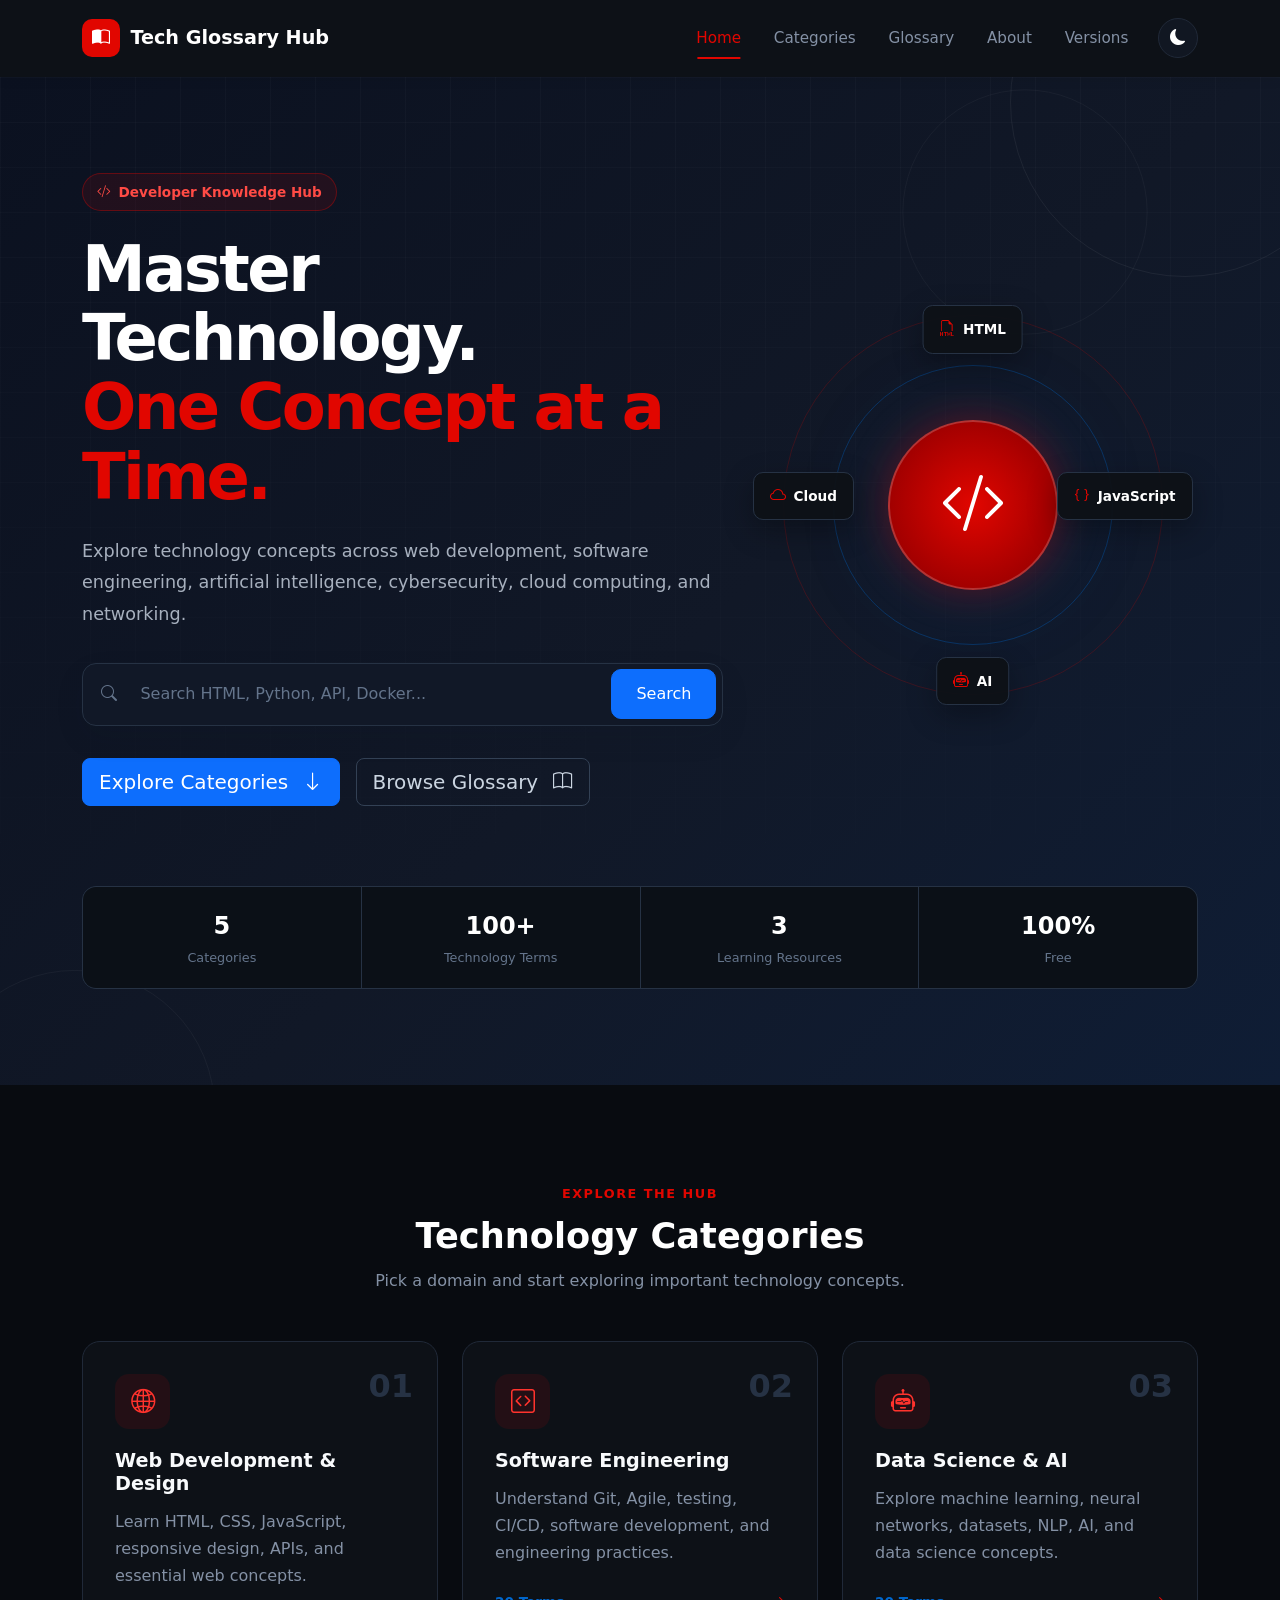
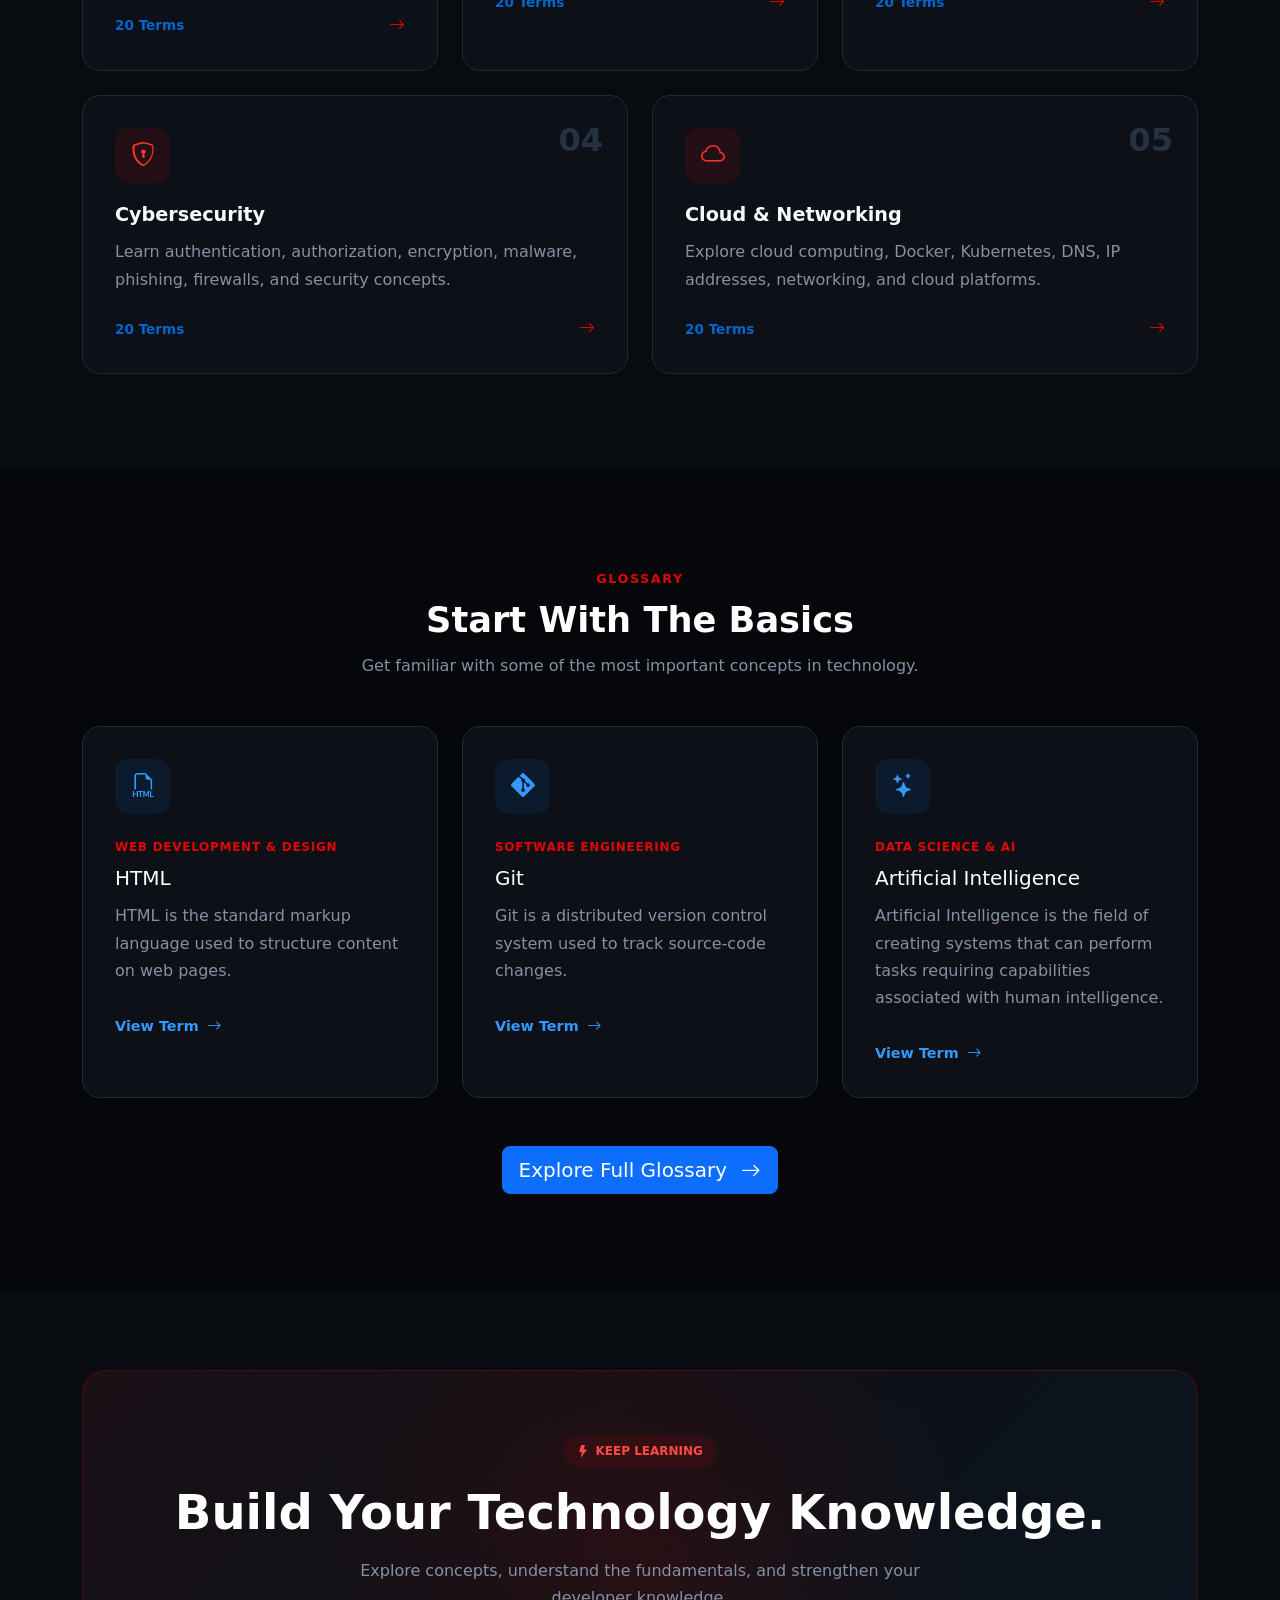
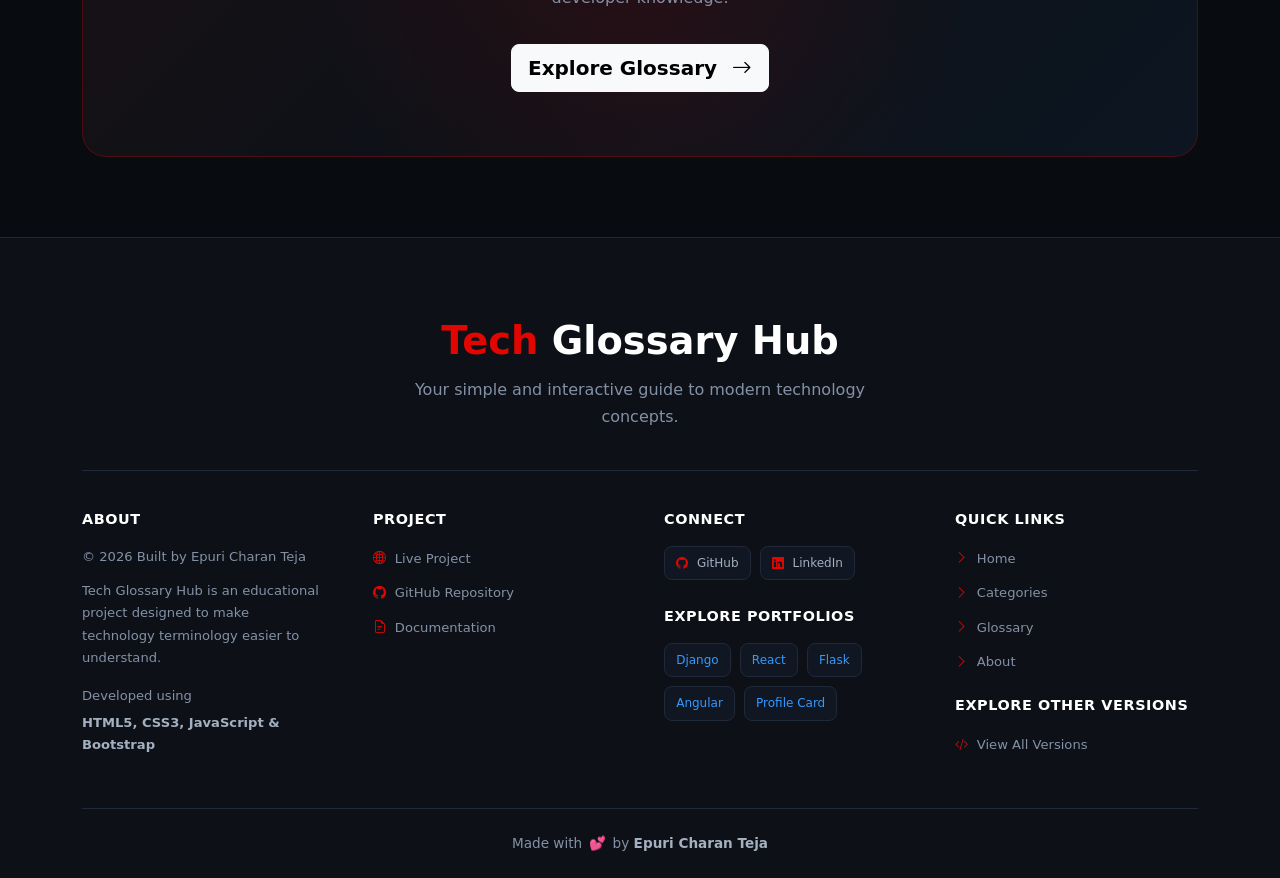
==== commit 4616a8c5: "docs: update README, add documentation, and link footer" ====
--- a/index.html
+++ b/index.html
@@ -718,7 +718,7 @@
 
                                 <li>
 
-                                    <a href="#">
+                                    <a href="./assets/TECHGLOSSARYHUBHTML.pdf" target="_blank" rel="noopener noreferrer">
 
                                         <i class="bi bi-file-earmark-text"></i>
 
